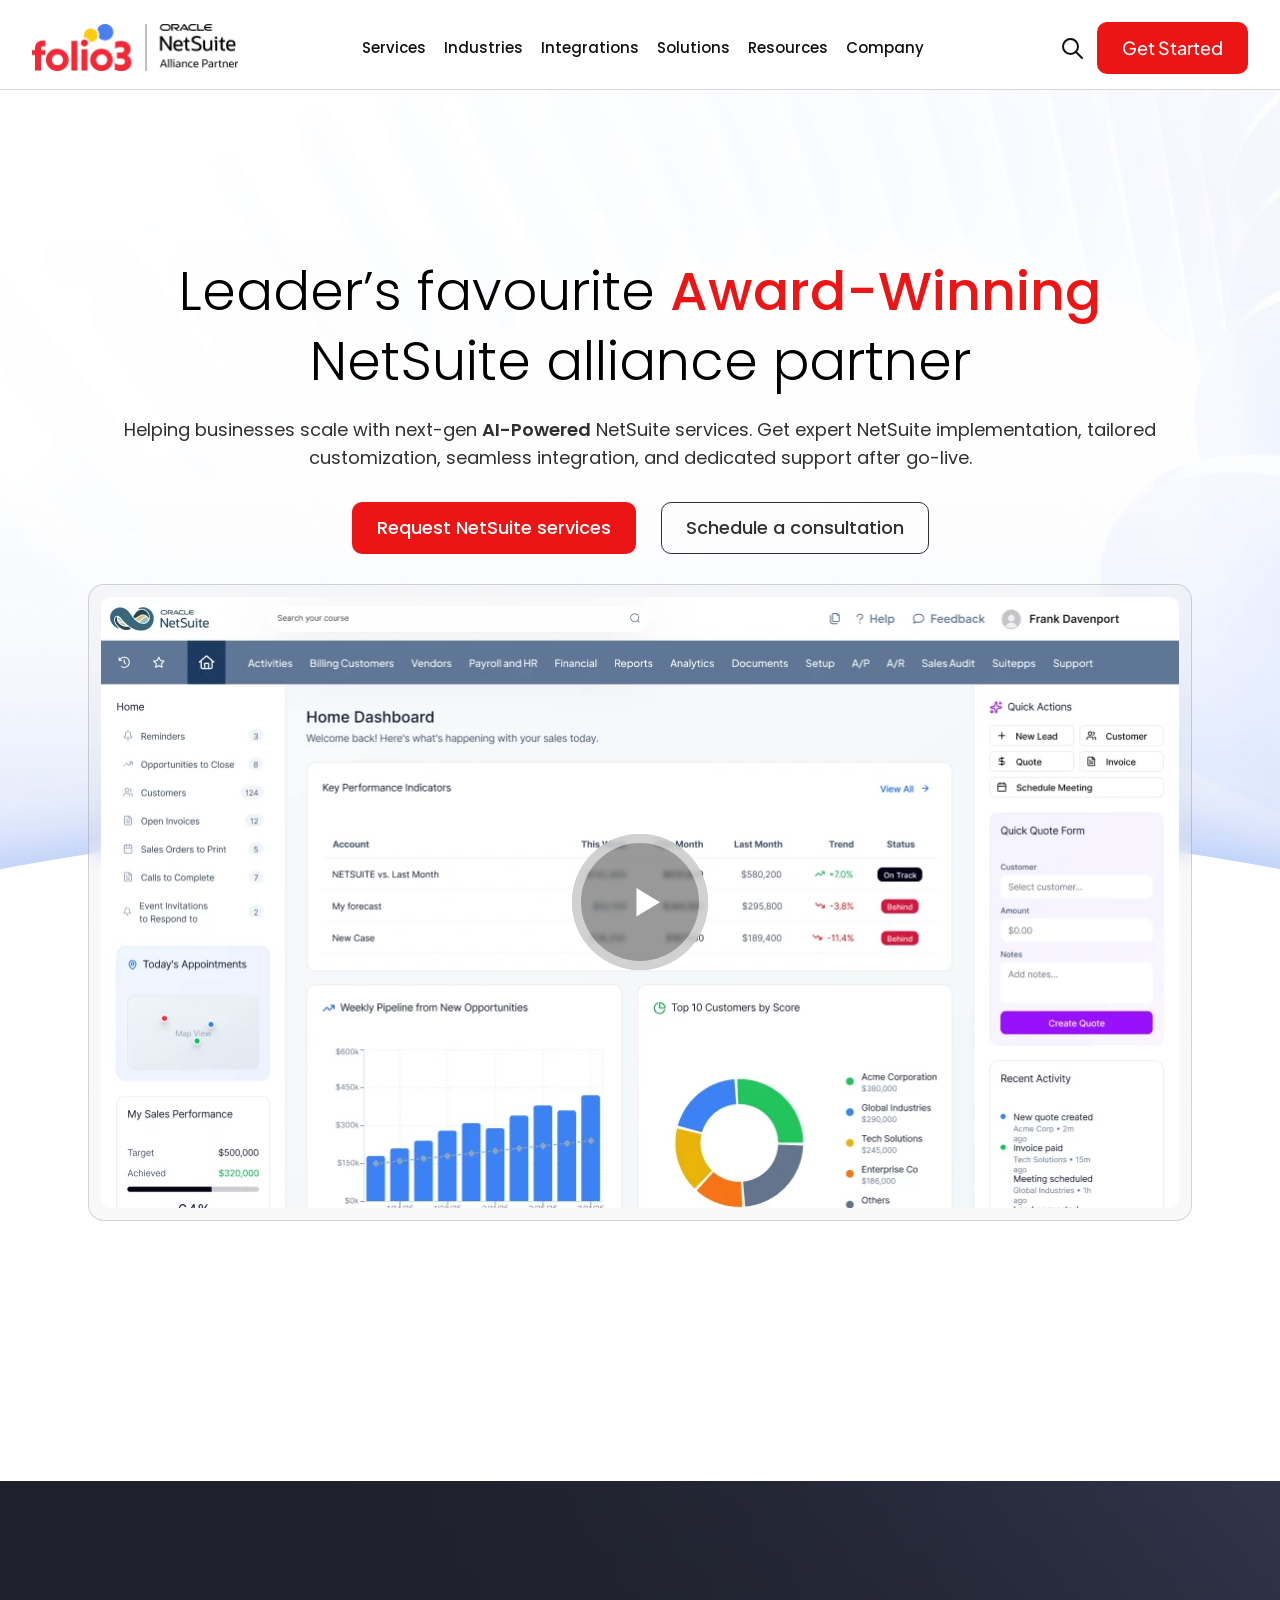
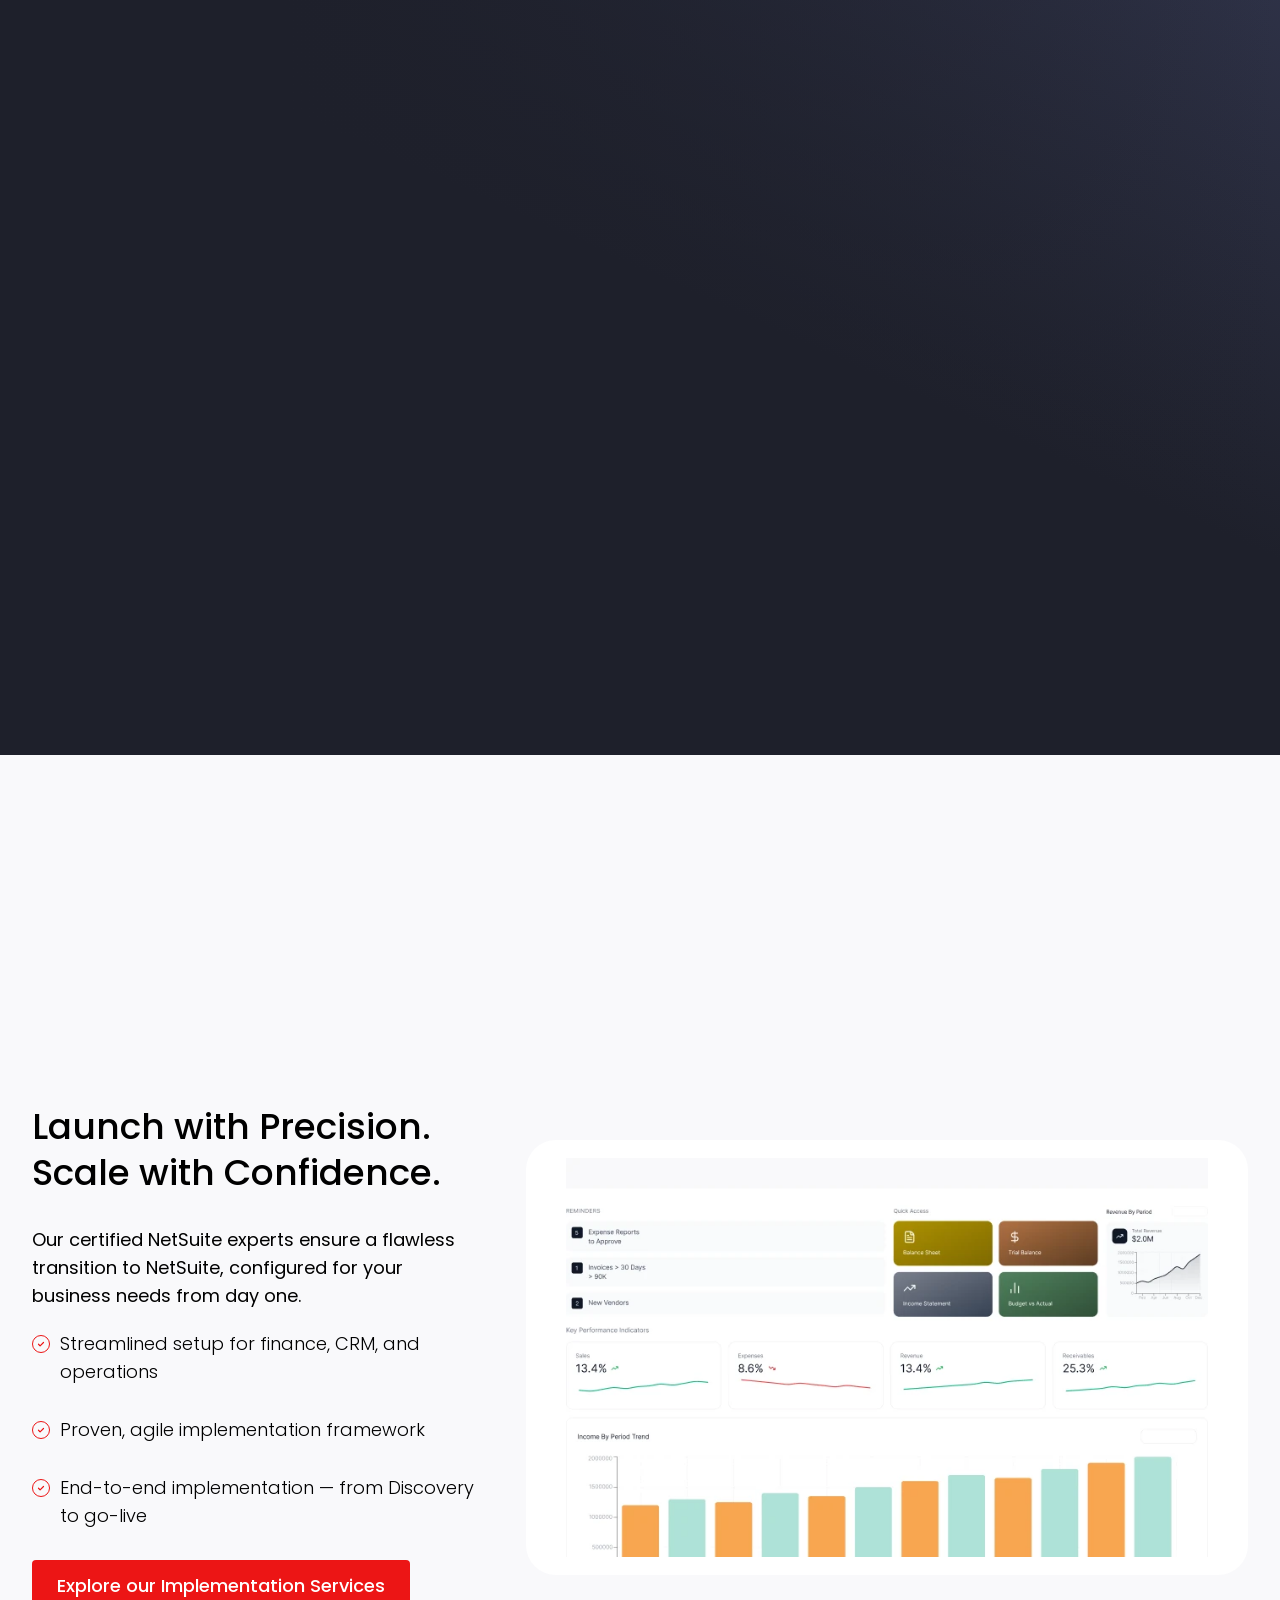
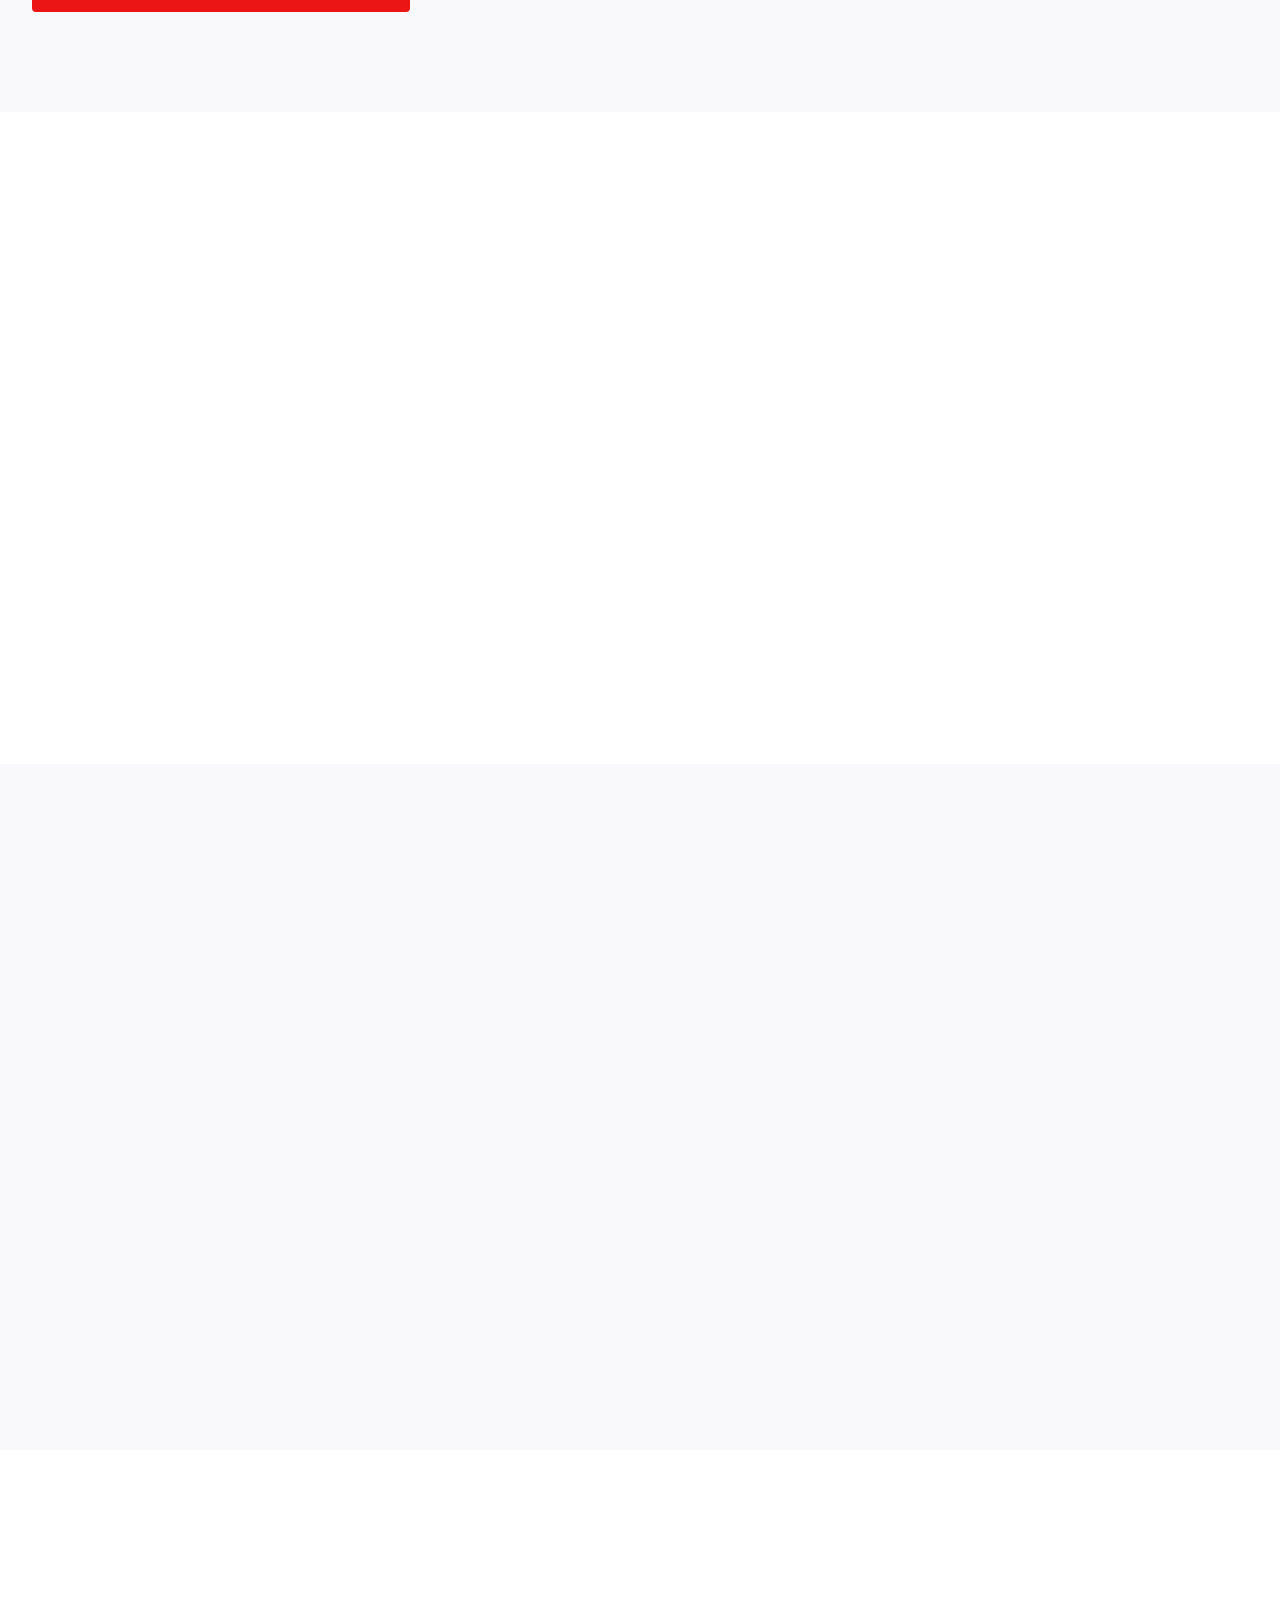
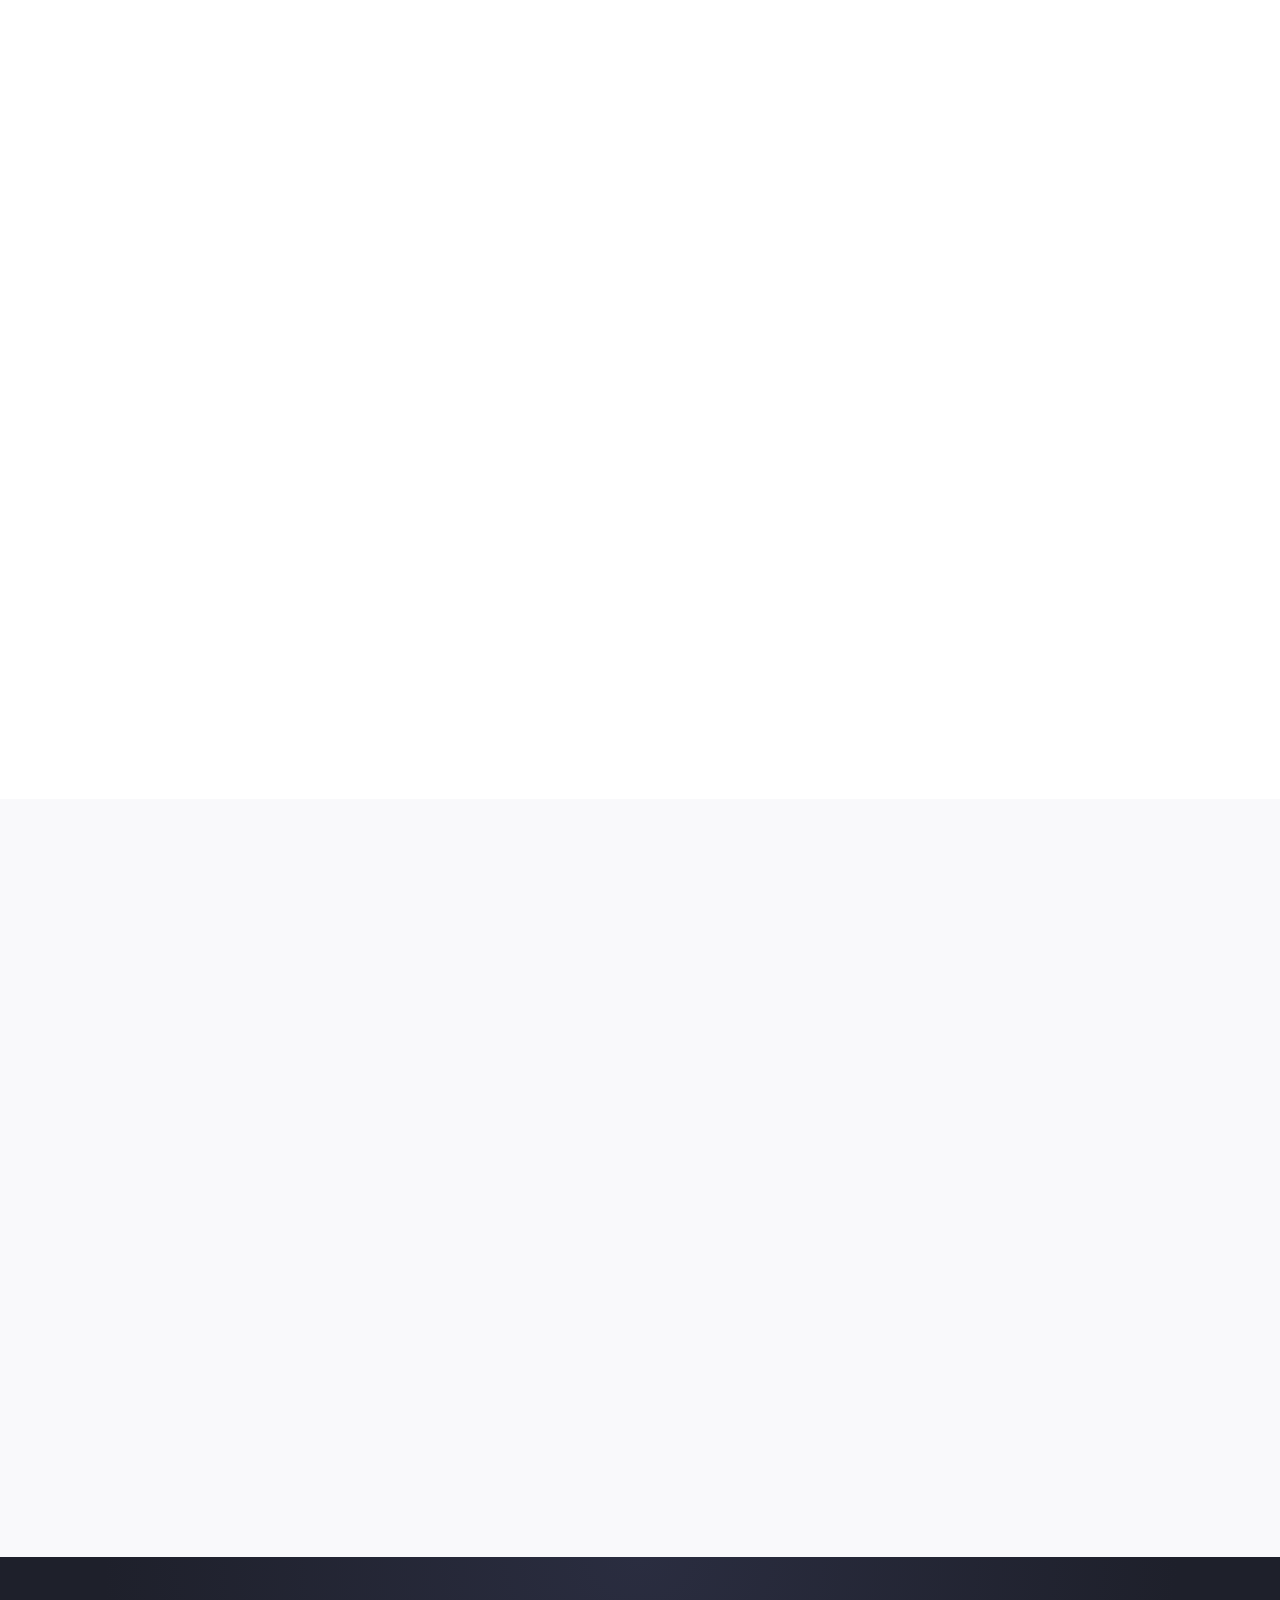
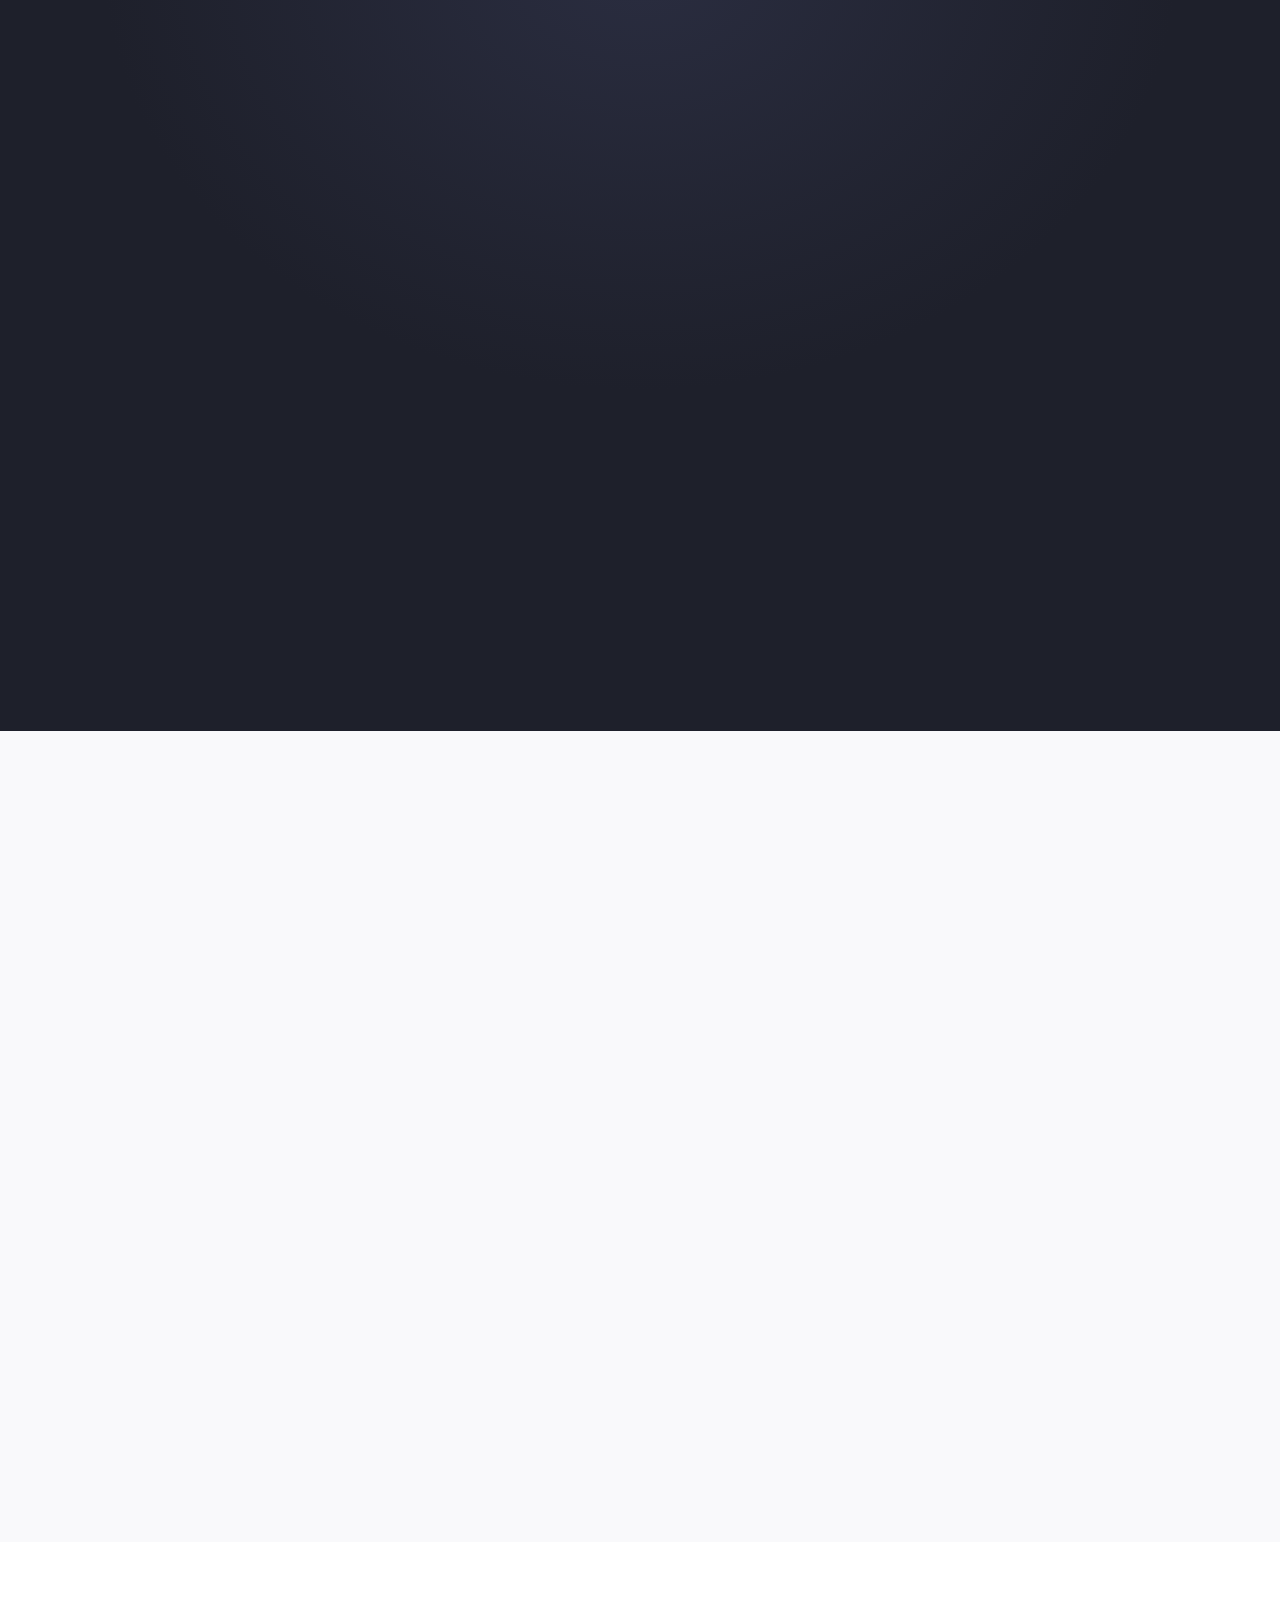
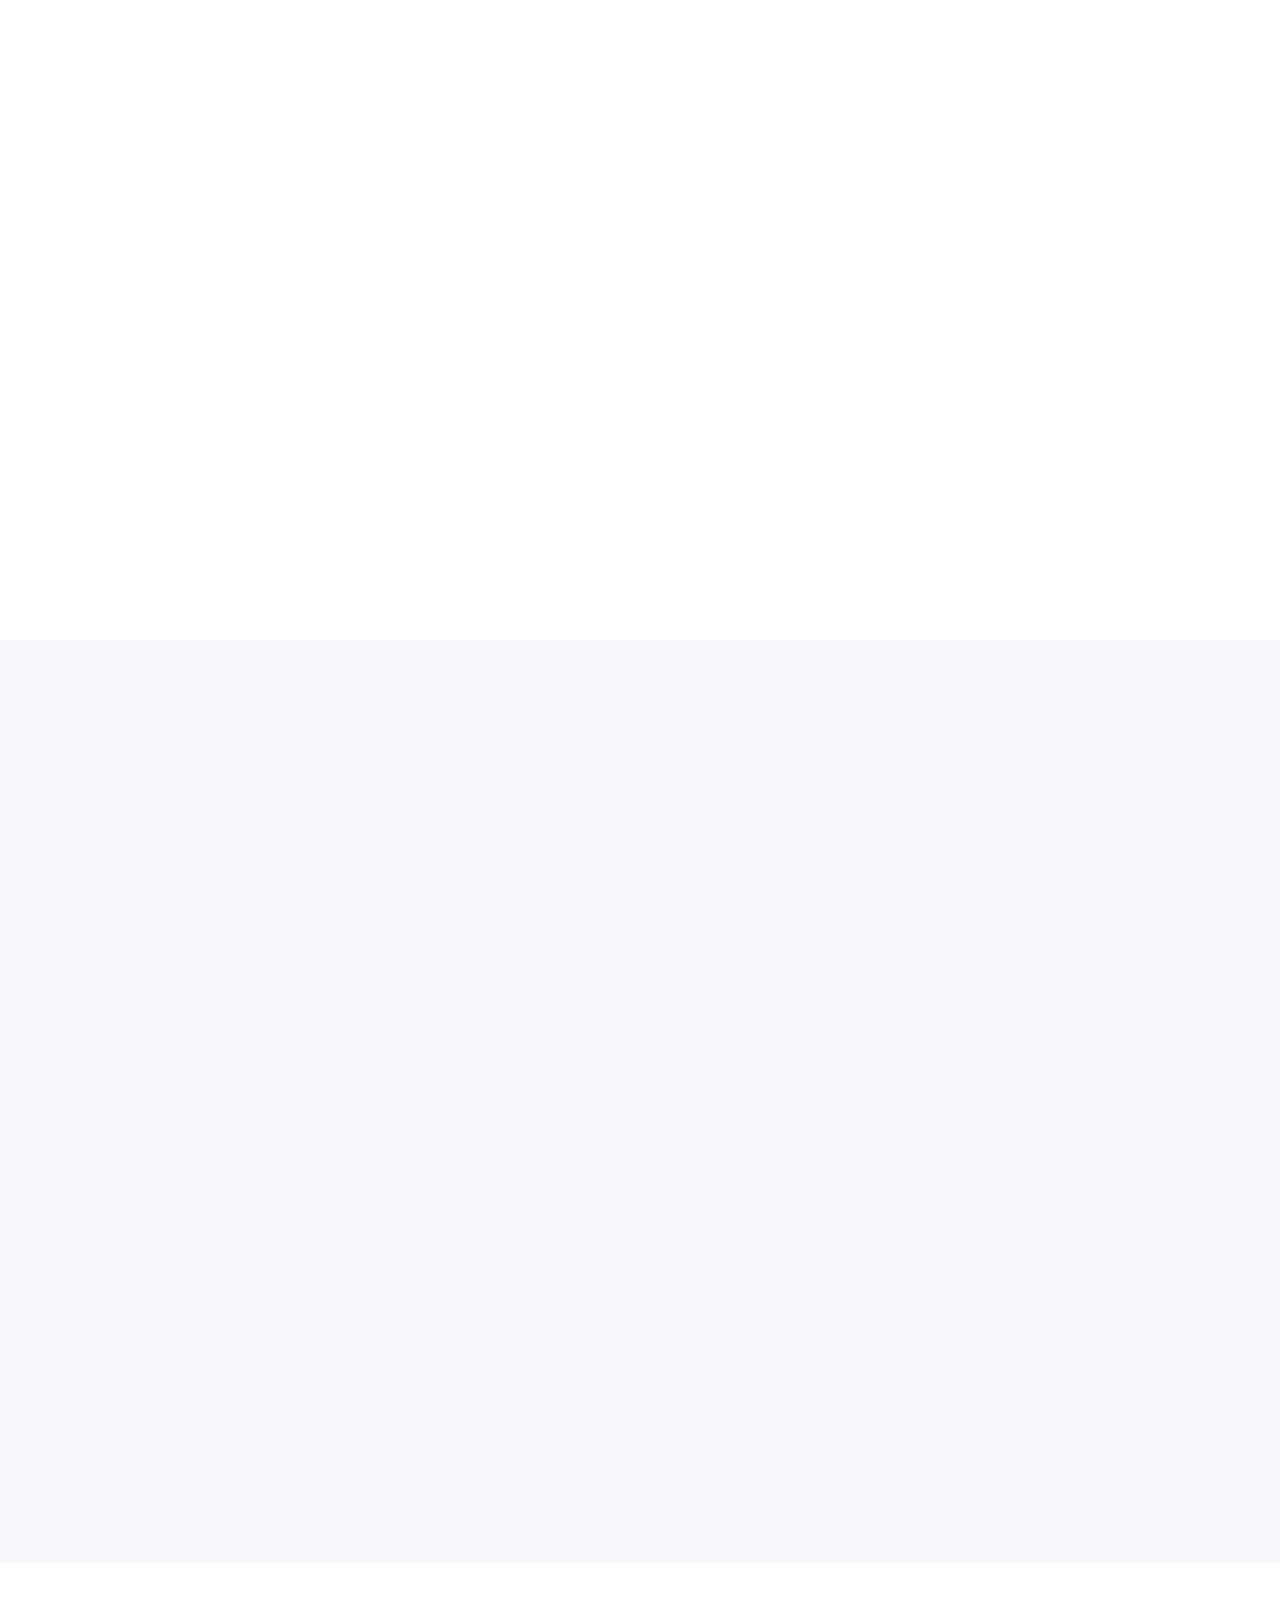
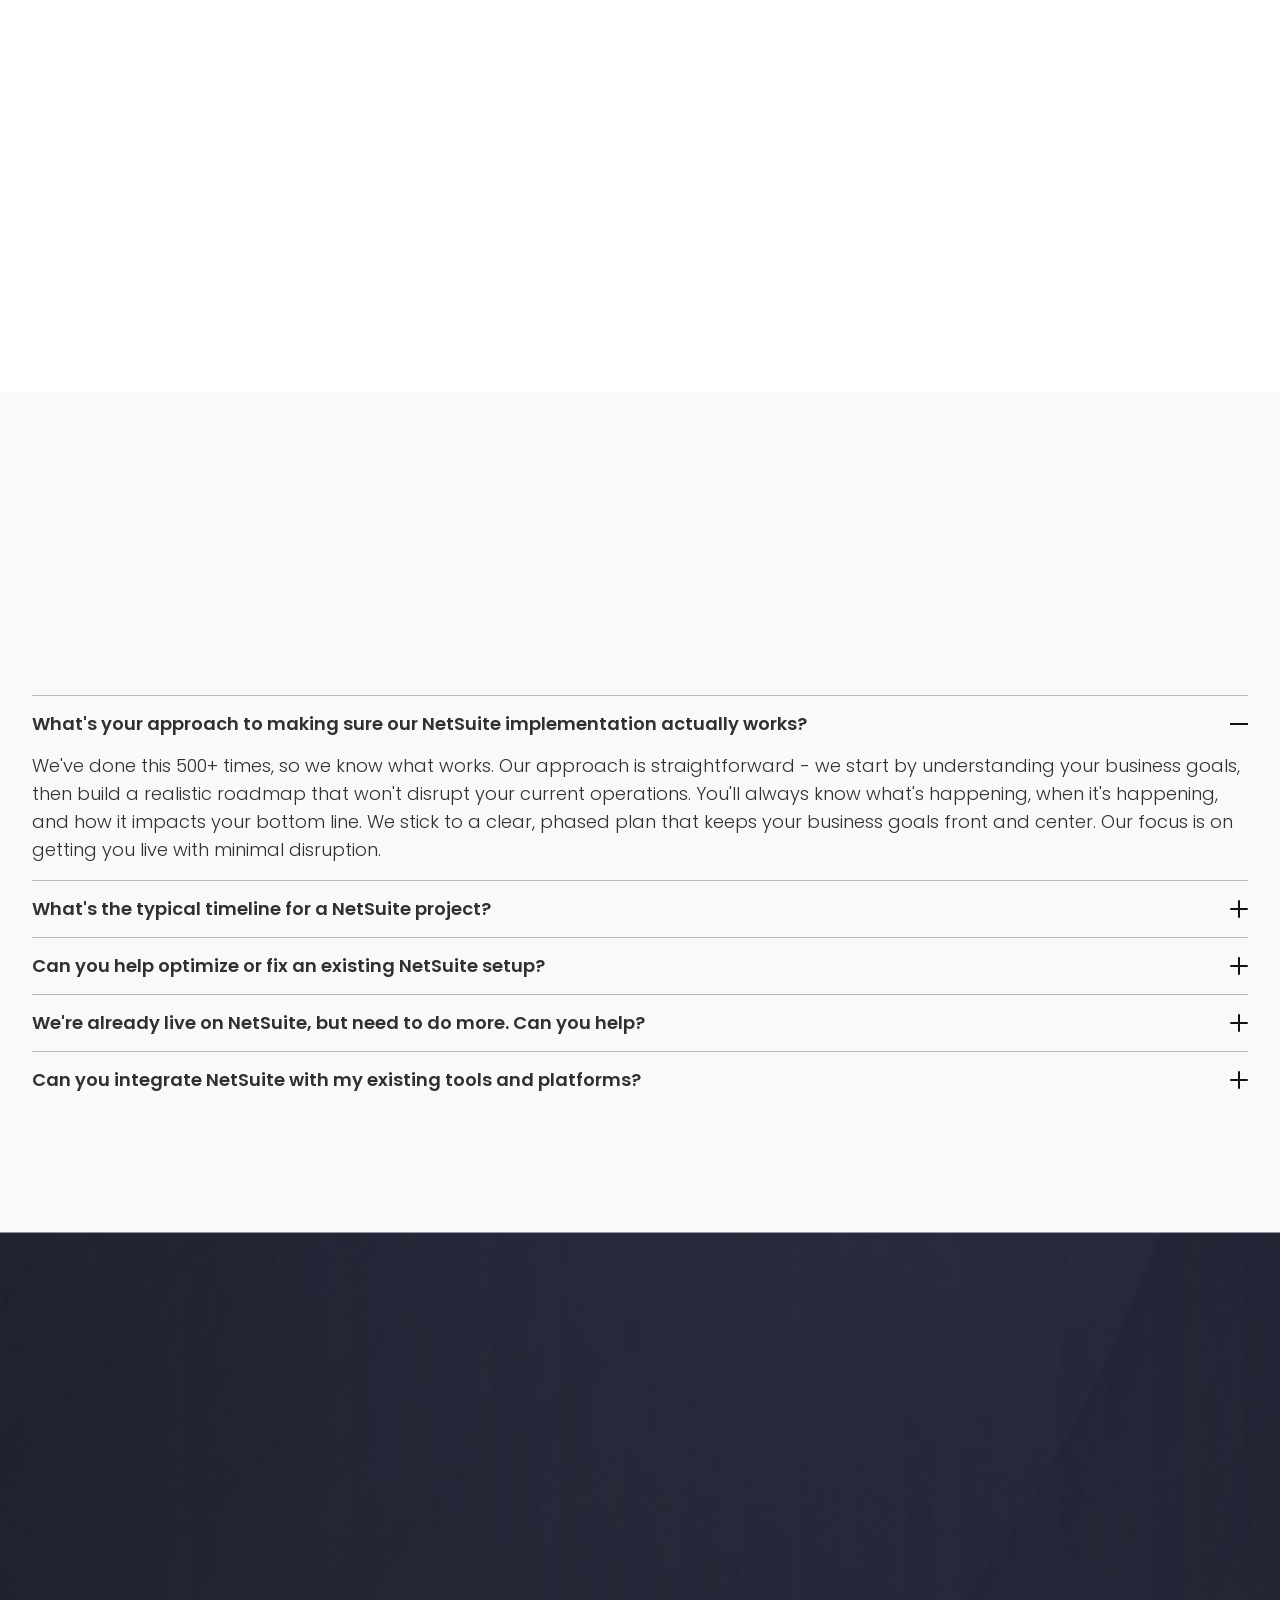
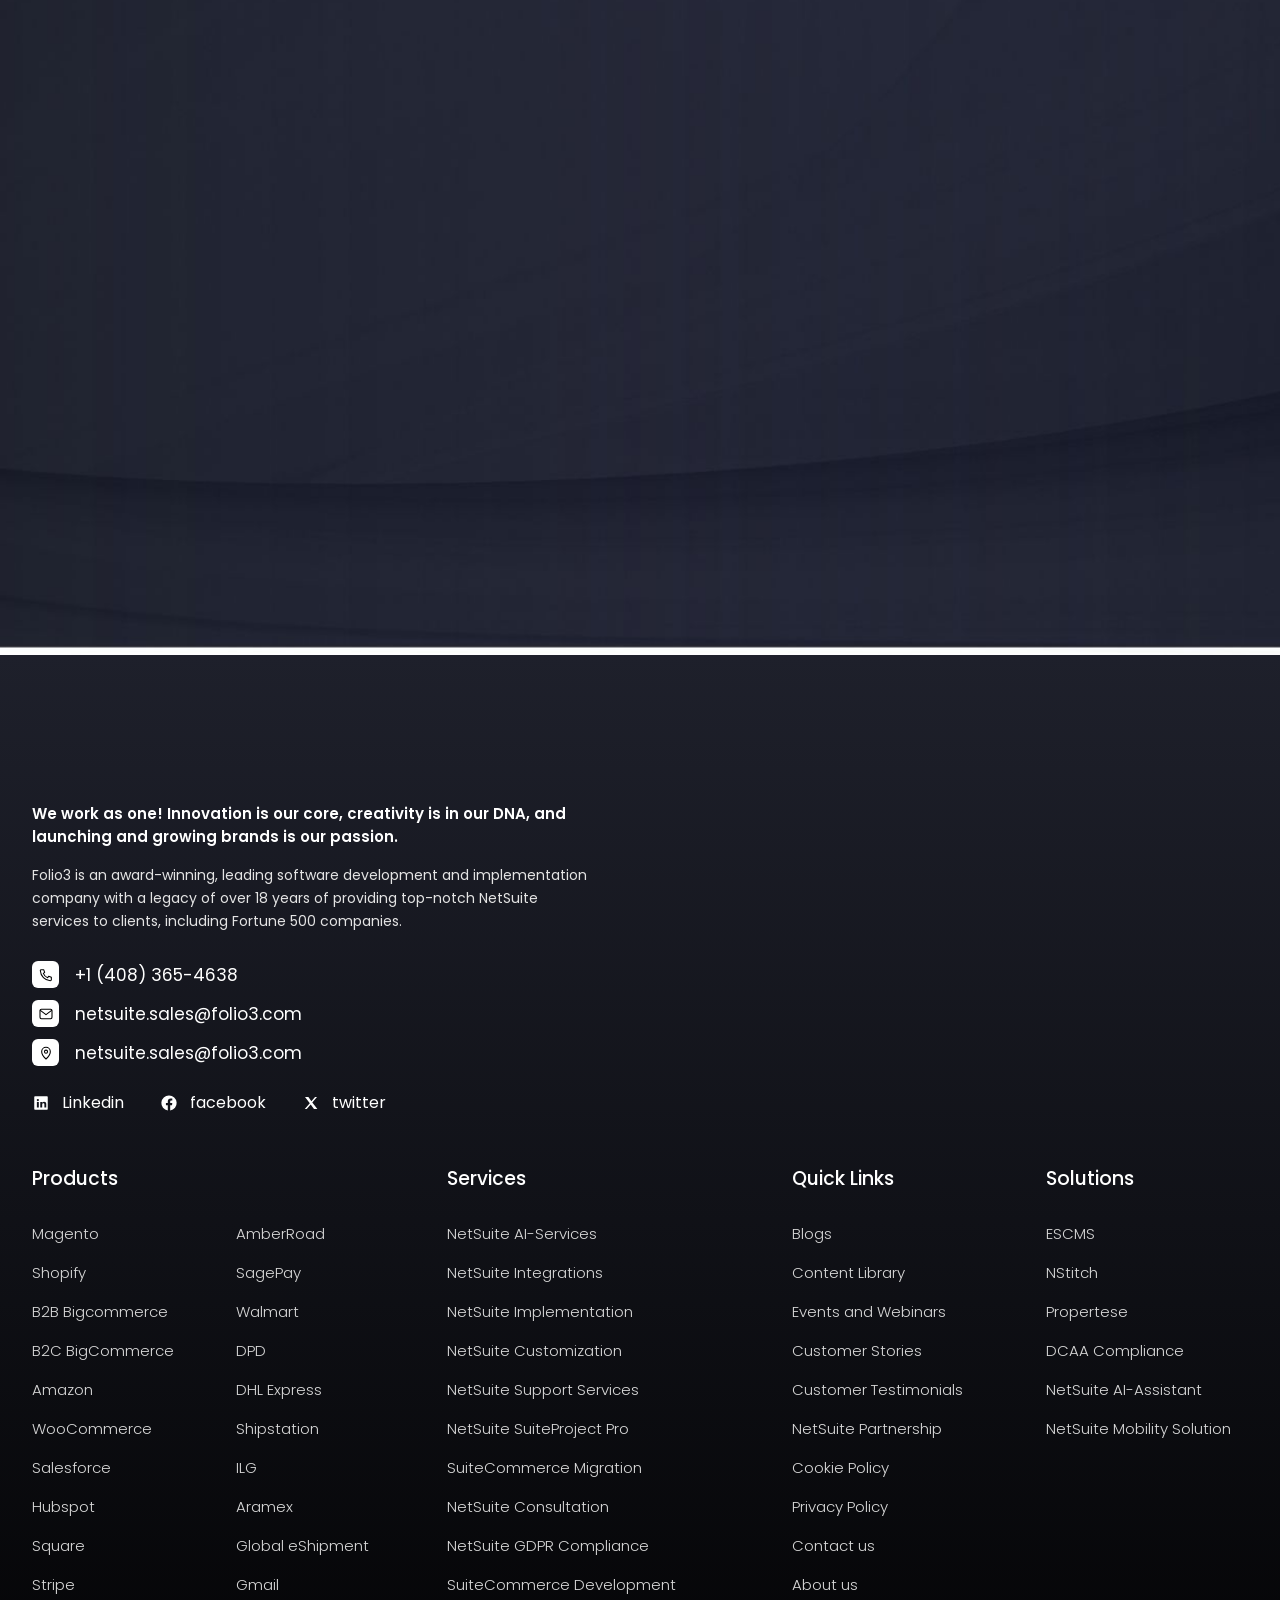
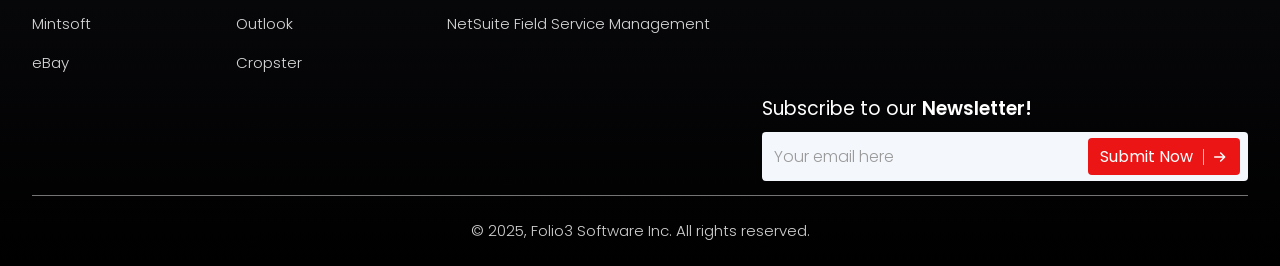
==== preview/index.html @ e1531c8c "Add /preview/ copy of the new Figma homepage for review The live homepage at the site root is unchan" ====
<!DOCTYPE html>
<html lang="en">
<head>
  <meta charset="utf-8">
  <meta name="viewport" content="width=device-width, initial-scale=1">
  <title>NetSuite ERP Solutions | Folio3 – Certified NetSuite Experts</title>
  <meta name="description" content="Enterprise-grade NetSuite ERP consulting, implementation, customization, integration and support from Folio3's certified NetSuite experts.">
  <meta name="robots" content="noindex, nofollow"><!-- preview build: remove before launch -->
  <meta name="referrer" content="strict-origin-when-cross-origin">
  <meta http-equiv="Content-Security-Policy" content="default-src 'self'; script-src 'self' 'sha256-/x7W7R75k8Roq0WaVRQX9blP4OufE5xbAdzklGxsgpw='; style-src 'self'; img-src 'self' data:; font-src 'self'; connect-src 'self'; media-src 'self'; frame-src 'none'; worker-src 'none'; manifest-src 'self'; object-src 'none'; base-uri 'self'; form-action 'self'; require-trusted-types-for 'script'; upgrade-insecure-requests">
  <link rel="icon" href="data:image/svg+xml,%3Csvg xmlns='http://www.w3.org/2000/svg' viewBox='0 0 32 32'%3E%3Ccircle cx='16' cy='16' r='14' fill='%23ec1515'/%3E%3C/svg%3E">
  <script>document.documentElement.classList.add('js');</script>
  <link rel="preload" href="assets/fonts/poppins-latin-300-normal.woff2" as="font" type="font/woff2" crossorigin>
  <link rel="preload" href="assets/fonts/poppins-latin-500-normal.woff2" as="font" type="font/woff2" crossorigin>
  <link rel="stylesheet" href="css/styles.css">
</head>
<body>
  <a class="skip-link" href="#main">Skip to content</a>


  <!-- Icon sprite: simple stroke icons redrawn to stand in for the Font Awesome Pro glyphs used in Figma -->
  <svg class="sprite" aria-hidden="true" focusable="false">
    <symbol id="i-check" viewBox="0 0 24 24"><path d="M6 12.5l4 4 8-9"/></symbol>
    <symbol id="i-arrow-right" viewBox="0 0 24 24"><path d="M4 12h15M13 6l6 6-6 6"/></symbol>
    <symbol id="i-arrow-left" viewBox="0 0 24 24"><path d="M20 12H5M11 6l-6 6 6 6"/></symbol>
    <symbol id="i-chevron" viewBox="0 0 24 24"><path d="M6 9l6 6 6-6"/></symbol>
    <symbol id="i-plus" viewBox="0 0 24 24"><path d="M12 5v14M5 12h14"/></symbol>
    <symbol id="i-play" viewBox="0 0 24 24"><path d="M9 6.5v11l9-5.5z" fill="currentColor" stroke="none"/></symbol>
    <symbol id="i-close" viewBox="0 0 24 24"><path d="M6 6l12 12M18 6L6 18"/></symbol>
    <symbol id="i-puzzle" viewBox="0 0 24 24"><path d="M4 8h4a2.5 2.5 0 1 1 5 0h4v4a2.5 2.5 0 1 1 0 5v3h-4a2.5 2.5 0 1 0-5 0H4v-4a2.5 2.5 0 1 0 0-5z"/></symbol>
    <symbol id="i-building" viewBox="0 0 24 24"><rect x="5" y="3" width="14" height="18" rx="1.5"/><path d="M9 7h1M14 7h1M9 11h1M14 11h1M9 15h1M14 15h1M10.5 21v-3h3v3"/></symbol>
    <symbol id="i-sparkles" viewBox="0 0 24 24"><path d="M10 4l1.6 4.4L16 10l-4.4 1.6L10 16l-1.6-4.4L4 10l4.4-1.6zM18 14l.8 2.2L21 17l-2.2.8L18 20l-.8-2.2L15 17l2.2-.8zM18 3l.6 1.4L20 5l-1.4.6L18 7l-.6-1.4L16 5l1.4-.6z"/></symbol>
    <symbol id="i-seedling" viewBox="0 0 24 24"><path d="M12 21v-8M12 13c0-4-3-7-8-7 0 4 3 7 8 7zM12 11c0-3.5 2.6-6 7-6 0 3.5-2.6 6-7 6z"/></symbol>
    <symbol id="i-star" viewBox="0 0 24 24"><path d="M12 2.8l2.8 5.9 6.4.8-4.7 4.4 1.2 6.4L12 17.2l-5.7 3.1 1.2-6.4-4.7-4.4 6.4-.8z" fill="currentColor" stroke="none"/></symbol>
    <symbol id="i-phone" viewBox="0 0 24 24"><path d="M5 4h3.5l1.5 4-2 1.5a11 11 0 0 0 6.5 6.5l1.5-2 4 1.5V19a1.5 1.5 0 0 1-1.6 1.5A16 16 0 0 1 3.5 5.6 1.5 1.5 0 0 1 5 4z"/></symbol>
    <symbol id="i-mail" viewBox="0 0 24 24"><rect x="3" y="5" width="18" height="14" rx="2"/><path d="M3.5 6.5l8.5 6.5 8.5-6.5"/></symbol>
    <symbol id="i-pin" viewBox="0 0 24 24"><path d="M12 21s-6.5-6-6.5-11a6.5 6.5 0 0 1 13 0c0 5-6.5 11-6.5 11z"/><circle cx="12" cy="10" r="2.3"/></symbol>
    <symbol id="i-linkedin" viewBox="0 0 24 24"><path d="M4 3h16a1 1 0 0 1 1 1v16a1 1 0 0 1-1 1H4a1 1 0 0 1-1-1V4a1 1 0 0 1 1-1zm2.5 7.5V18h2.6v-7.5zm1.3-4a1.5 1.5 0 1 0 0 3 1.5 1.5 0 0 0 0-3zM11 10.5V18h2.6v-4c0-1.1.7-1.7 1.6-1.7s1.3.6 1.3 1.7v4H19v-4.6c0-2.2-1.2-3.1-2.8-3.1-1.2 0-2 .6-2.5 1.2v-1z" fill="currentColor" stroke="none"/></symbol>
    <symbol id="i-facebook" viewBox="0 0 24 24"><path d="M12 2a10 10 0 0 0-1.6 19.9v-7H7.9V12h2.5V9.8c0-2.5 1.5-3.9 3.8-3.9 1.1 0 2.2.2 2.2.2v2.5h-1.2c-1.2 0-1.6.8-1.6 1.6V12h2.8l-.4 2.9h-2.4v7A10 10 0 0 0 12 2z" fill="currentColor" stroke="none"/></symbol>
    <symbol id="i-x" viewBox="0 0 24 24"><path d="M4 4h4.5l4 5.6L17.4 4H20l-6.3 7.3L20.5 20H16l-4.4-6.1L6.3 20H3.7l6.7-7.6z" fill="currentColor" stroke="none"/></symbol>
    <!-- industries -->
    <symbol id="i-shirt" viewBox="0 0 24 24"><path d="M8 3l-5 3 2 5 2-1v11h10V10l2 1 2-5-5-3a4 4 0 0 1-8 0z"/></symbol>
    <symbol id="i-industry" viewBox="0 0 24 24"><path d="M3 21V10l5 3V10l5 3V4h4v17zM3 21h18"/></symbol>
    <symbol id="i-utensils" viewBox="0 0 24 24"><path d="M6 3v7a2 2 0 0 0 4 0V3M8 10v11M17 21V3c-2.5 1-4 4-4 8h4"/></symbol>
    <symbol id="i-truck" viewBox="0 0 24 24"><path d="M2 6h12v10H2zM14 9h4l4 4v3h-8"/><circle cx="6" cy="18" r="2"/><circle cx="18" cy="18" r="2"/></symbol>
    <symbol id="i-heart" viewBox="0 0 24 24"><path d="M12 20s-8-4.8-8-10.4A4.4 4.4 0 0 1 12 7a4.4 4.4 0 0 1 8 2.6C20 15.2 12 20 12 20z"/><path d="M4.5 12h4l1.5-2.5 2 4 1.5-1.5h6"/></symbol>
    <symbol id="i-dna" viewBox="0 0 24 24"><path d="M7 3c0 6 10 6 10 12s-10 0-10 6M17 3c0 6-10 6-10 12M8 7h8M8 17h8"/></symbol>
    <symbol id="i-chip" viewBox="0 0 24 24"><rect x="6" y="6" width="12" height="12" rx="1.5"/><path d="M9 3v3M15 3v3M9 18v3M15 18v3M3 9h3M3 15h3M18 9h3M18 15h3"/></symbol>
    <symbol id="i-car" viewBox="0 0 24 24"><path d="M3 16v-4l2-5h14l2 5v4zM3 12h18"/><circle cx="7" cy="16.5" r="1.8"/><circle cx="17" cy="16.5" r="1.8"/></symbol>
    <symbol id="i-cap" viewBox="0 0 24 24"><path d="M2 9l10-5 10 5-10 5zM6 11v5c3 2 9 2 12 0v-5M22 9v6"/></symbol>
    <symbol id="i-shield" viewBox="0 0 24 24"><path d="M12 3l8 3v6c0 4.5-3.4 8-8 9-4.6-1-8-4.5-8-9V6zM12 3v18"/></symbol>
    <symbol id="i-rocket" viewBox="0 0 24 24"><path d="M14 4c3 0 6 0 6 0s0 3 0 6l-7 7-6-6zM7 11l-3 1 2 2M13 17l-1 3-2-2M6 18l-2 2"/><circle cx="15.5" cy="8.5" r="1.5"/></symbol>
    <symbol id="i-briefcase" viewBox="0 0 24 24"><rect x="3" y="7" width="18" height="13" rx="2"/><path d="M9 7V5h6v2M3 12h18"/></symbol>
    <symbol id="i-calc" viewBox="0 0 24 24"><rect x="5" y="3" width="14" height="18" rx="2"/><path d="M8 7h8M8 11h1M12 11h1M16 11v6M8 14h1M12 14h1M8 17h1M12 17h1"/></symbol>
    <symbol id="i-hands" viewBox="0 0 24 24"><path d="M12 11s-3-1.9-3-4a2 2 0 0 1 3-1.6A2 2 0 0 1 15 7c0 2.1-3 4-3 4zM2 15h4l5 2h4a1.5 1.5 0 0 0 0-3h-3M6 20l3 1h6l6-4-1.5-1.5-4.5 2.5"/></symbol>
    <symbol id="i-wheat" viewBox="0 0 24 24"><path d="M4 20L16 8M8 12c-2-2-2-4 0-6 2 2 2 4 0 6zM12 8c-2-2-2-4 0-6 2 2 2 4 0 6zM12 16c-2 2-4 2-6 0 2-2 4-2 6 0zM16 12c-2 2-4 2-6 0 2-2 4-2 6 0zM16 8l4-4"/></symbol>
    <symbol id="i-landmark" viewBox="0 0 24 24"><path d="M3 9l9-5 9 5zM5 9v9M10 9v9M14 9v9M19 9v9M3 21h18M3 18h18"/></symbol>
    <symbol id="i-bell" viewBox="0 0 24 24"><path d="M4 17a8 8 0 0 1 16 0zM2 17h20M12 9V7M10 7h4"/></symbol>
    <symbol id="i-store" viewBox="0 0 24 24"><path d="M4 9l1.5-5h13L20 9a2.7 2.7 0 0 1-5.3 0A2.7 2.7 0 0 1 9.3 9 2.7 2.7 0 0 1 4 9zM5 11v9h14v-9M10 20v-5h4v5"/></symbol>
  </svg>

  <!-- ============ Section 1: Site header (Figma 13042:13555) ============ -->
  <header class="site-header" id="site-header" data-node-id="13042:13555">
    <div class="container site-header__inner">
      <a class="site-header__logo" href="/" aria-label="Folio3 – Oracle NetSuite Alliance Partner, home">
        <img src="assets/img/logo-folio3-netsuite.png" width="207" height="48" alt="Folio3 | Oracle NetSuite Alliance Partner">
      </a>

      <nav class="primary-nav" id="primary-nav" aria-label="Primary">
        <ul class="primary-nav__list">
          <li><a class="primary-nav__link" href="#">Services</a></li>
          <li><a class="primary-nav__link" href="#">Industries</a></li>
          <li><a class="primary-nav__link" href="#">Integrations</a></li>
          <li><a class="primary-nav__link" href="#">Solutions</a></li>
          <li><a class="primary-nav__link" href="#">Resources</a></li>
          <li><a class="primary-nav__link" href="#">Company</a></li>
        </ul>
        <a class="btn btn--primary btn--jakarta primary-nav__cta" href="#contact">Get Started</a>
      </nav>

      <div class="site-header__actions">
        <button class="icon-btn" type="button" aria-label="Search">
          <svg width="24" height="24" viewBox="0 0 24 24" fill="none" aria-hidden="true">
            <circle cx="10.5" cy="10.5" r="7.5" stroke="currentColor" stroke-width="2"/>
            <path d="M16 16l6 6" stroke="currentColor" stroke-width="2" stroke-linecap="round"/>
          </svg>
        </button>
        <a class="btn btn--primary btn--jakarta site-header__cta" href="#contact">Get Started</a>
        <button class="icon-btn nav-toggle" type="button" aria-controls="primary-nav" aria-expanded="false" aria-label="Open menu">
          <span class="nav-toggle__bars" aria-hidden="true"></span>
        </button>
      </div>
    </div>
  </header>


  <main id="main">
    <!-- ============ Hero (Figma 1:1187) ============ -->
    <section class="hero" aria-labelledby="hero-title" data-node-id="1:1187">
      <div class="container hero__inner">
        <div class="hero__copy" data-reveal>
          <h1 class="hero__title" id="hero-title">
            <span class="hero__title-light">Leader’s favourite </span><span class="hero__title-accent">Award-Winning</span><br class="hero__br"><span class="hero__title-light"> NetSuite alliance partner</span>
          </h1>
          <p class="hero__lead">Helping businesses scale with next-gen <strong>AI-Powered</strong> NetSuite services. Get expert NetSuite implementation, tailored customization, seamless integration, and dedicated support after go-live.</p>
        </div>

        <div class="hero__actions" data-reveal data-delay="1">
          <a class="btn btn--primary" href="#contact">Request NetSuite services</a>
          <a class="btn btn--outline" href="#contact">Schedule a consultation</a>
        </div>

        <div class="hero__media" data-node-id="1:1209" data-reveal data-delay="2">
          <div class="hero__screen">
            <img src="assets/img/hero-dashboard.webp" width="1080" height="612" alt="NetSuite home dashboard showing KPIs, a weekly sales pipeline chart and a top-customers breakdown" fetchpriority="high">
            <button class="play-btn play-btn--hero" type="button" data-video data-video-title="Folio3 NetSuite overview" aria-label="Play video: Folio3 NetSuite overview">
              <svg aria-hidden="true"><use href="#i-play"/></svg>
            </button>
          </div>
        </div>
      </div>
    </section>

    <!-- ============ Client logos (Figma 1:1756) ============ -->
    <section class="clients" aria-label="Clients" data-node-id="1:1756">
      <ul class="container clients__list" data-reveal>
        <li><img src="assets/img/client-gst.png" width="284" height="59" alt="Global Syn-Turf"></li>
        <li><img src="assets/img/client-flowater.png" width="234" height="52" alt="Flowater"></li>
        <li><img src="assets/img/client-prestwick.png" width="234" height="57" alt="Prestwick Golf Group"></li>
        <li><img src="assets/img/client-boobie.png" width="234" height="68" alt="Boobie"></li>
      </ul>
    </section>

    <!-- ============ Section 3: Nexus AI agents (Figma 13042:13664 "Food ERP") ============ -->
    <section class="nexus" aria-labelledby="nexus-title" data-node-id="13042:13664">
      <div class="container nexus__inner">
        <header class="nexus__head" data-reveal>
          <p class="nexus__eyebrow">Nexus AI</p>
          <h2 class="nexus__title" id="nexus-title">NetSuite AI Agents by Folio3</h2>
          <p class="nexus__lead">Folio3 developed Nexus AI, a suite of NetSuite AI agents designed to automate critical financial and operational processes.</p>
        </header>

        <div class="nexus-map" data-node-id="13042:13670" data-reveal data-delay="1">
          <!-- Dashed connectors, redrawn from the Figma vector positions (1180×430 canvas) -->
          <svg class="nexus-map__lines" viewBox="0 0 1180 430" aria-hidden="true" focusable="false">
            <g fill="none" stroke="currentColor" stroke-width="1" stroke-dasharray="8 8">
              <path d="M294.5 47.9H453a10 10 0 0 1 10 10v100.6a10 10 0 0 0 10 10h32.5"/>
              <path d="M297.5 214.4H493"/>
              <path d="M294.5 382.5H453a10 10 0 0 0 10-10V271.9a10 10 0 0 1 10-10h32.5"/>
              <path d="M664.5 168.5H697a10 10 0 0 0 10-10V57.9a10 10 0 0 1 10-10h218"/>
              <path d="M677 214.4h216"/>
              <path d="M664.5 261.9H697a10 10 0 0 1 10 10v100.6a10 10 0 0 0 10 10h158"/>
            </g>
          </svg>

          <div class="nexus-map__hub" data-node-id="13042:13695">
            <img src="assets/img/nexus-ai-mark.png" width="104" height="56" alt="Nexus AI">
          </div>

          <ul class="nexus-map__agents" aria-label="Nexus AI agents">
            <li class="agent agent--l1">
              <svg class="agent__icon" viewBox="0 0 20 20" aria-hidden="true"><circle cx="8.5" cy="8.5" r="6.25"/><path d="M13 13l5 5M6 10.5V9M8.5 10.5V6.5M11 10.5V8"/></svg>
              Expense Anomaly Detection
            </li>
            <li class="agent agent--r1">
              <svg class="agent__icon" viewBox="0 0 20 20" aria-hidden="true"><path d="M3.5 4.5v4h4"/><path d="M3.9 8.3A6.75 6.75 0 1 1 3.6 12"/></svg>
              Return Intelligence
            </li>
            <li class="agent agent--l2">
              <svg class="agent__icon" viewBox="0 0 20 20" aria-hidden="true"><path d="M8 2.5h5.5l3.5 3.5v10.5a1 1 0 0 1-1 1H8a1 1 0 0 1-1-1v-3"/><path d="M13 2.5V6h4"/><path d="M2.5 10.5h8M8 8l2.5 2.5L8 13"/></svg>
              Sales Order Intake
            </li>
            <li class="agent agent--r2">
              <svg class="agent__icon" viewBox="0 0 20 20" aria-hidden="true"><path d="M10 2.2l6.5 2.6v4.6c0 4-2.8 7.1-6.5 8.4-3.7-1.3-6.5-4.4-6.5-8.4V4.8z"/><path d="M7 10l2.2 2.2L13.3 8"/></svg>
              Shipment Compliance
            </li>
            <li class="agent agent--l3">
              <svg class="agent__icon" viewBox="0 0 20 20" aria-hidden="true"><rect x="2.5" y="10.5" width="7" height="7" rx="1"/><rect x="10.5" y="10.5" width="7" height="7" rx="1"/><rect x="6.5" y="2.5" width="7" height="8" rx="1"/><path d="M8.75 2.5v3h2.5v-3M4.75 10.5v3h2.5v-3M12.75 10.5v3h2.5v-3"/></svg>
              Inventory Planning
            </li>
            <li class="agent agent--r3">
              <svg class="agent__icon" viewBox="0 0 20 20" aria-hidden="true"><path d="M10 17s-7-4.3-7-9.3A3.9 3.9 0 0 1 10 5.4a3.9 3.9 0 0 1 7 2.3c0 5-7 9.3-7 9.3z"/><path d="M3.5 10.5h4l1.5-2.5 2 4 1.5-1.5h4"/></svg>
              NetSuite Health Monitoring
            </li>
          </ul>
        </div>

        <a class="btn btn--light" href="#ai-agents" data-reveal data-delay="2">
          Explore all NetSuite AI Agents
          <svg class="btn__icon" width="14" height="14" viewBox="0 0 14 14" fill="none" aria-hidden="true">
            <path d="M3 11L11 3M11 3H4.5M11 3v6.5" stroke="currentColor" stroke-width="1.6" stroke-linecap="round" stroke-linejoin="round"/>
          </svg>
        </a>
      </div>
    </section>

    <!-- ============ Services tabs (Figma 1:1893) ============ -->
    <section class="section section--grey services" id="services" aria-labelledby="services-title" data-node-id="1:1893">
      <div class="container">
        <header class="section-head" data-reveal>
          <h2 class="section-title" id="services-title">Your one-stop shop for all things NetSuite</h2>
          <p class="section-lead">We take pride in serving thousands of customers for their unique NetSuite implementation, customization, and integration needs.</p>
        </header>

        <div class="tabs" data-tabs>
          <div class="services__tablist-wrap" data-reveal data-delay="1">
            <div class="services__tablist" role="tablist" aria-label="NetSuite services">
              <button class="services__tab" role="tab" id="svc-tab-1" aria-controls="svc-panel-1" aria-selected="true">NetSuite Implementation</button>
              <button class="services__tab" role="tab" id="svc-tab-2" aria-controls="svc-panel-2" aria-selected="false" tabindex="-1">NetSuite Module</button>
              <button class="services__tab" role="tab" id="svc-tab-3" aria-controls="svc-panel-3" aria-selected="false" tabindex="-1">NetSuite Migration</button>
              <button class="services__tab" role="tab" id="svc-tab-4" aria-controls="svc-panel-4" aria-selected="false" tabindex="-1">NetSuite Integration</button>
              <button class="services__tab" role="tab" id="svc-tab-5" aria-controls="svc-panel-5" aria-selected="false" tabindex="-1">NetSuite Optimization</button>
              <button class="services__tab" role="tab" id="svc-tab-6" aria-controls="svc-panel-6" aria-selected="false" tabindex="-1">NetSuite Support</button>
              <button class="services__tab" role="tab" id="svc-tab-7" aria-controls="svc-panel-7" aria-selected="false" tabindex="-1">SuiteCommerce</button>
            </div>
          </div>

          <!-- Panel 1 is the Figma design. Panels 2–7 are DRAFT copy (not in Figma) – replace with approved content. -->
          <div class="services__panel" role="tabpanel" id="svc-panel-1" aria-labelledby="svc-tab-1" tabindex="0">
            <div class="services__copy">
              <h3 class="services__title">Launch with Precision. Scale with Confidence.</h3>
              <p class="services__text">Our certified NetSuite experts ensure a flawless transition to NetSuite, configured for your business needs from day one.</p>
              <ul class="check-list">
                <li>Streamlined setup for finance, CRM, and operations</li>
                <li>Proven, agile implementation framework</li>
                <li>End-to-end implementation — from Discovery to go-live</li>
              </ul>
              <a class="btn btn--primary btn--square" href="#contact">Explore our Implementation Services</a>
            </div>
            <div class="services__media"><img src="assets/img/service-implementation.webp" width="760" height="472" alt="NetSuite dashboard with reminders, quick-access shortcuts, KPI sparklines and an income-by-period bar chart" loading="lazy"></div>
          </div>

          <div class="services__panel" role="tabpanel" id="svc-panel-2" aria-labelledby="svc-tab-2" tabindex="0" hidden data-draft>
            <div class="services__copy">
              <h3 class="services__title">The Right Modules. Configured Your Way.</h3>
              <p class="services__text">Extend NetSuite with the modules your teams actually need, set up to match how your business runs.</p>
              <ul class="check-list">
                <li>Module selection based on your processes and growth plans</li>
                <li>Configuration, workflows and role-based dashboards</li>
                <li>Training so every team adopts new functionality quickly</li>
              </ul>
              <a class="btn btn--primary btn--square" href="#contact">Explore our Module Services</a>
            </div>
            <div class="services__media"><img src="assets/img/service-implementation.webp" width="760" height="472" alt="" loading="lazy"></div>
          </div>

          <div class="services__panel" role="tabpanel" id="svc-panel-3" aria-labelledby="svc-tab-3" tabindex="0" hidden data-draft>
            <div class="services__copy">
              <h3 class="services__title">Move to NetSuite Without Missing a Beat.</h3>
              <p class="services__text">We migrate your data, history and processes from legacy systems with a plan built around business continuity.</p>
              <ul class="check-list">
                <li>Data mapping, cleansing and validation</li>
                <li>Phased cut-over that protects day-to-day operations</li>
                <li>Reconciliation and sign-off before go-live</li>
              </ul>
              <a class="btn btn--primary btn--square" href="#contact">Explore our Migration Services</a>
            </div>
            <div class="services__media"><img src="assets/img/service-implementation.webp" width="760" height="472" alt="" loading="lazy"></div>
          </div>

          <div class="services__panel" role="tabpanel" id="svc-panel-4" aria-labelledby="svc-tab-4" tabindex="0" hidden data-draft>
            <div class="services__copy">
              <h3 class="services__title">Connect NetSuite to Everything You Use.</h3>
              <p class="services__text">Keep data flowing between NetSuite and your eCommerce, CRM, payments and logistics platforms.</p>
              <ul class="check-list">
                <li>50+ prebuilt connectors for popular platforms</li>
                <li>Custom integrations for in-house and niche systems</li>
                <li>Monitoring and error handling built in</li>
              </ul>
              <a class="btn btn--primary btn--square" href="#integrations">Explore our Integration Services</a>
            </div>
            <div class="services__media"><img src="assets/img/service-implementation.webp" width="760" height="472" alt="" loading="lazy"></div>
          </div>

          <div class="services__panel" role="tabpanel" id="svc-panel-5" aria-labelledby="svc-tab-5" tabindex="0" hidden data-draft>
            <div class="services__copy">
              <h3 class="services__title">Get More From the NetSuite You Already Have.</h3>
              <p class="services__text">We review your account, remove friction and tune NetSuite so it keeps pace with your business.</p>
              <ul class="check-list">
                <li>Health check of configuration, scripts and workflows</li>
                <li>Performance tuning and process automation</li>
                <li>Reporting and dashboards your leadership will use</li>
              </ul>
              <a class="btn btn--primary btn--square" href="#contact">Explore our Optimization Services</a>
            </div>
            <div class="services__media"><img src="assets/img/service-implementation.webp" width="760" height="472" alt="" loading="lazy"></div>
          </div>

          <div class="services__panel" role="tabpanel" id="svc-panel-6" aria-labelledby="svc-tab-6" tabindex="0" hidden data-draft>
            <div class="services__copy">
              <h3 class="services__title">Dedicated Support After Go-Live.</h3>
              <p class="services__text">A certified team on call to keep NetSuite running smoothly and evolving with your needs.</p>
              <ul class="check-list">
                <li>Flexible support plans and response times</li>
                <li>Release management and regression testing</li>
                <li>Ongoing enhancements as your business grows</li>
              </ul>
              <a class="btn btn--primary btn--square" href="#contact">Explore our Support Services</a>
            </div>
            <div class="services__media"><img src="assets/img/service-implementation.webp" width="760" height="472" alt="" loading="lazy"></div>
          </div>

          <div class="services__panel" role="tabpanel" id="svc-panel-7" aria-labelledby="svc-tab-7" tabindex="0" hidden data-draft>
            <div class="services__copy">
              <h3 class="services__title">Commerce That Runs on NetSuite.</h3>
              <p class="services__text">SuiteCommerce storefronts that share one source of truth with your inventory, orders and customers.</p>
              <ul class="check-list">
                <li>B2B and B2C storefront design and development</li>
                <li>Migration from other eCommerce platforms</li>
                <li>Performance, SEO and conversion improvements</li>
              </ul>
              <a class="btn btn--primary btn--square" href="#contact">Explore our SuiteCommerce Services</a>
            </div>
            <div class="services__media"><img src="assets/img/service-implementation.webp" width="760" height="472" alt="" loading="lazy"></div>
          </div>
        </div>
      </div>
    </section>

    <!-- ============ Stats (Figma 1:2289) ============ -->
    <section class="section stats" aria-labelledby="stats-title" data-node-id="1:2289">
      <div class="container stats__inner">
        <div class="stats__copy" data-reveal>
          <h2 class="section-title" id="stats-title">Recognized Globally. Trusted Locally. <br class="br-desktop">Proven Everywhere</h2>
          <p class="stats__text">Folio3 is your partner behind the systems that support your next stage of growth. When the stakes are high, you need a team that understands the business behind the technology, the numbers, the workflows, and the goals that matter.</p>
        </div>
        <dl class="stats__grid" data-reveal data-delay="1">
          <div class="stat"><dt>Projects Delivered</dt><dd data-count="1000" data-suffix="+">1000+</dd></div>
          <div class="stat"><dt>Years of Experience</dt><dd data-count="18" data-suffix="+">18+</dd></div>
          <div class="stat"><dt>Prebuilt Integrations</dt><dd data-count="50" data-suffix="+">50+</dd></div>
          <div class="stat"><dt>Netsuite Resources</dt><dd data-count="300" data-suffix="+">300+</dd></div>
          <div class="stat"><dt>Successful Go Live Rate</dt><dd data-count="98" data-suffix="%">98%</dd></div>
          <div class="stat"><dt>Consulting Hours</dt><dd data-count="1" data-suffix=" Million+">1 Million+</dd></div>
        </dl>
      </div>
    </section>

    <!-- ============ Awards (Figma 1:2329) ============ -->
    <section class="section section--grey awards" aria-labelledby="awards-title" data-node-id="1:2329">
      <div class="container">
        <header class="section-head" data-reveal>
          <h2 class="section-title" id="awards-title">Awards reflect results, and we keep earning BOTH</h2>
          <p class="section-lead section-lead--wide">Our partnership with NetSuite spans nearly two decades, and along the way, we’ve been honored with multiple awards for innovation and delivering excellence in a wide range of industries.</p>
        </header>
        <div class="awards__body">
          <figure class="awards__featured" data-reveal data-delay="1">
            <img src="assets/img/award-partner-of-year.png" width="502" height="306" alt="Oracle NetSuite Partner of the Year 2025 – Alliance Partner of the Year, Middle East" loading="lazy">
          </figure>
          <div class="carousel awards__carousel" data-carousel data-reveal data-delay="2">
            <ul class="carousel__track awards__grid" aria-label="NetSuite Spotlight awards">
              <li><img src="assets/img/award-industry-sporting-goods-2025.png" width="232" height="130" alt="Industry Spotlight Winner 2025 – Sporting Goods" loading="lazy"></li>
              <li><img src="assets/img/award-apparel-2024.png" width="232" height="130" alt="Alliance Partner Spotlight Winner 2024 – Apparel, Footwear and Accessories" loading="lazy"></li>
              <li><img src="assets/img/award-software-2024.png" width="232" height="130" alt="Alliance Partner Spotlight Winner 2024 – Software & IT Services" loading="lazy"></li>
              <li><img src="assets/img/award-building-materials-2024.png" width="232" height="130" alt="Alliance Partner Spotlight Winner 2024 – Building Materials" loading="lazy"></li>
              <li><img src="assets/img/award-education-2024.png" width="232" height="130" alt="Alliance Partner Spotlight Winner 2024 – Education" loading="lazy"></li>
              <li><img src="assets/img/award-financial-services-2023.png" width="232" height="130" alt="Alliance Partner Spotlight Winner 2023 – Financial Services" loading="lazy"></li>
            </ul>
            <div class="carousel__dots" data-carousel-dots aria-label="Choose awards page"></div>
          </div>
        </div>
      </div>
    </section>

    <!-- ============ Niche solutions (Figma 1:2989) ============ -->
    <section class="section solutions" aria-labelledby="solutions-title" data-node-id="1:2989">
      <div class="container solutions__inner">
        <div class="solutions__copy" data-reveal>
          <h2 class="section-title section-title--left" id="solutions-title">Purpose-Built NetSuite Solutions for niche industries— by Folio3.</h2>
          <p class="solutions__text">Innovation is in our DNA. That’s why we've built NetSuite solutions that do more than the out-of-the-box ERP functionality. We make NetSuite work smarter so your team can work simpler.</p>

          <!-- Accordion: only NStitch body copy is in Figma; the other three are DRAFT -->
          <div class="product-acc" data-accordion="single">
            <div class="product-acc__item is-open">
              <h3 class="product-acc__heading">
                <button class="product-acc__trigger" type="button" aria-expanded="true" aria-controls="sol-1" id="sol-1-btn">
                  <svg class="product-acc__icon" aria-hidden="true"><use href="#i-puzzle"/></svg>
                  <span>NStitch</span>
                  <svg class="product-acc__chev" aria-hidden="true"><use href="#i-chevron"/></svg>
                </button>
              </h3>
              <div class="acc-panel" id="sol-1" role="region" aria-labelledby="sol-1-btn">
                <div class="acc-panel__inner product-acc__body">
                  <p><strong>Cut-Make-Trim solution</strong><br>An apparel production tracking solution that gives manufacturers complete cost visibility and control over every stage of production.</p>
                  <a class="link-arrow link-arrow--yellow" href="#contact">Get Started <svg aria-hidden="true"><use href="#i-arrow-right"/></svg></a>
                </div>
              </div>
            </div>
            <div class="product-acc__item" data-draft>
              <h3 class="product-acc__heading">
                <button class="product-acc__trigger" type="button" aria-expanded="false" aria-controls="sol-2" id="sol-2-btn">
                  <svg class="product-acc__icon" aria-hidden="true"><use href="#i-building"/></svg>
                  <span>Propertese</span>
                  <svg class="product-acc__chev" aria-hidden="true"><use href="#i-chevron"/></svg>
                </button>
              </h3>
              <div class="acc-panel" id="sol-2" role="region" aria-labelledby="sol-2-btn" hidden>
                <div class="acc-panel__inner product-acc__body">
                  <p><strong>Property management on NetSuite</strong><br>Manage leases, tenants and property financials in one place, connected directly to your NetSuite general ledger.</p>
                  <a class="link-arrow link-arrow--yellow" href="#contact">Get Started <svg aria-hidden="true"><use href="#i-arrow-right"/></svg></a>
                </div>
              </div>
            </div>
            <div class="product-acc__item" data-draft>
              <h3 class="product-acc__heading">
                <button class="product-acc__trigger" type="button" aria-expanded="false" aria-controls="sol-3" id="sol-3-btn">
                  <svg class="product-acc__icon" aria-hidden="true"><use href="#i-sparkles"/></svg>
                  <span>NetSuite AI-Assistant</span>
                  <svg class="product-acc__chev" aria-hidden="true"><use href="#i-chevron"/></svg>
                </button>
              </h3>
              <div class="acc-panel" id="sol-3" role="region" aria-labelledby="sol-3-btn" hidden>
                <div class="acc-panel__inner product-acc__body">
                  <p><strong>Ask NetSuite in plain language</strong><br>An AI assistant that finds records, answers questions about your data and speeds up everyday NetSuite tasks.</p>
                  <a class="link-arrow link-arrow--yellow" href="#contact">Get Started <svg aria-hidden="true"><use href="#i-arrow-right"/></svg></a>
                </div>
              </div>
            </div>
            <div class="product-acc__item" data-draft>
              <h3 class="product-acc__heading">
                <button class="product-acc__trigger" type="button" aria-expanded="false" aria-controls="sol-4" id="sol-4-btn">
                  <svg class="product-acc__icon" aria-hidden="true"><use href="#i-seedling"/></svg>
                  <span>AgriERP</span>
                  <svg class="product-acc__chev" aria-hidden="true"><use href="#i-chevron"/></svg>
                </button>
              </h3>
              <div class="acc-panel" id="sol-4" role="region" aria-labelledby="sol-4-btn" hidden>
                <div class="acc-panel__inner product-acc__body">
                  <p><strong>ERP built for agriculture</strong><br>Track farms, crops, harvests and agribusiness operations end to end, on top of NetSuite.</p>
                  <a class="link-arrow link-arrow--yellow" href="#contact">Get Started <svg aria-hidden="true"><use href="#i-arrow-right"/></svg></a>
                </div>
              </div>
            </div>
          </div>
        </div>
        <div class="solutions__media" data-reveal data-delay="1">
          <img src="assets/img/solution-nstitch.webp" width="750" height="774" alt="NStitch production dashboard in a browser window, showing a 'Production Orders By Time' bar chart" loading="lazy">
        </div>
      </div>
    </section>

    <!-- ============ Go-live projects (Figma 1:3581) ============ -->
    <section class="section section--grey golive" aria-labelledby="golive-title" data-node-id="1:3581">
      <div class="container golive__inner">
        <div class="golive__media" data-reveal>
          <img src="assets/img/golive-adm.jpg" width="620" height="510" alt="ADM Agriculture: hands inspecting leafy crops in a field" loading="lazy">
        </div>
        <div class="golive__copy" data-reveal data-delay="1">
          <h2 class="section-title section-title--left" id="golive-title">Our recent Go-Live projects</h2>
          <!-- Only ADM has copy in Figma; the other three need real project summaries -->
          <ol class="timeline" data-accordion="single">
            <li class="timeline__item is-open">
              <h3 class="timeline__heading"><button class="timeline__trigger" type="button" aria-expanded="true" aria-controls="gl-1" id="gl-1-btn">ADM Agriculture</button></h3>
              <div class="acc-panel" id="gl-1" role="region" aria-labelledby="gl-1-btn">
                <div class="acc-panel__inner timeline__body">
                  <p>Folio3 successfully implemented NetSuite Financial First Standard for ADM Agriculture across two Asian subsidiaries, which streamlined financial operations and delivered real-time insights for smarter decision-making.</p>
                  <div class="timeline__meta">
                    <p>Services: NetSuite SuiteSuccess Financials First | ERP Support<br>Timeline: 6 months</p>
                    <img src="assets/img/logo-adm.png" width="80" height="61" alt="ADM" loading="lazy">
                  </div>
                </div>
              </div>
            </li>
            <li class="timeline__item" data-draft>
              <h3 class="timeline__heading"><button class="timeline__trigger" type="button" aria-expanded="false" aria-controls="gl-2" id="gl-2-btn">Team Litzen</button></h3>
              <div class="acc-panel" id="gl-2" role="region" aria-labelledby="gl-2-btn" hidden>
                <div class="acc-panel__inner timeline__body"><p>Project summary coming soon. <a class="text-link" href="#case-studies">See our case studies</a>.</p></div>
              </div>
            </li>
            <li class="timeline__item" data-draft>
              <h3 class="timeline__heading"><button class="timeline__trigger" type="button" aria-expanded="false" aria-controls="gl-3" id="gl-3-btn">Baggu</button></h3>
              <div class="acc-panel" id="gl-3" role="region" aria-labelledby="gl-3-btn" hidden>
                <div class="acc-panel__inner timeline__body"><p>Project summary coming soon. <a class="text-link" href="#case-studies">See our case studies</a>.</p></div>
              </div>
            </li>
            <li class="timeline__item" data-draft>
              <h3 class="timeline__heading"><button class="timeline__trigger" type="button" aria-expanded="false" aria-controls="gl-4" id="gl-4-btn">BlackStrap</button></h3>
              <div class="acc-panel" id="gl-4" role="region" aria-labelledby="gl-4-btn" hidden>
                <div class="acc-panel__inner timeline__body"><p>Project summary coming soon. <a class="text-link" href="#case-studies">See our case studies</a>.</p></div>
              </div>
            </li>
          </ol>
        </div>
      </div>
    </section>

    <!-- ============ Integrations (Figma 1:3619) ============ -->
    <section class="integrations" id="integrations" aria-labelledby="integrations-title" data-node-id="1:3619">
      <div class="integrations__canvas" data-reveal>
        <div class="integrations__copy">
          <h2 class="integrations__title" id="integrations-title">Connect any platform with our pre-built NetSuite integrations</h2>
          <p class="integrations__lead">Quick Deployment | Minimum Coding Requirements</p>
          <a class="btn btn--primary btn--square btn--md" href="#contact">Explore 35+ Connectors</a>
        </div>
        <!-- Logo tiles: grid-row / grid-column match the Figma 111px tile pitch -->
        <ul class="int-tiles" aria-label="Integrations">
          <li><img src="assets/img/int-shopify.png" width="87" height="87" alt="Shopify" loading="lazy"></li>
          <li><img src="assets/img/int-bigcommerce.png" width="87" height="87" alt="BigCommerce" loading="lazy"></li>
          <li><img src="assets/img/int-stripe.png" width="87" height="87" alt="Stripe" loading="lazy"></li>
          <li><img src="assets/img/int-square.png" width="87" height="87" alt="Square" loading="lazy"></li>
          <li><img src="assets/img/int-salesforce.png" width="87" height="87" alt="Salesforce" loading="lazy"></li>
          <li><img src="assets/img/int-hubspot.png" width="87" height="87" alt="HubSpot" loading="lazy"></li>
          <li><img src="assets/img/int-gmail.png" width="87" height="87" alt="Gmail" loading="lazy"></li>
          <li><img src="assets/img/int-zendesk.png" width="87" height="87" alt="Zendesk" loading="lazy"></li>
          <li><img src="assets/img/int-woocommerce.png" width="87" height="87" alt="WooCommerce" loading="lazy"></li>
          <li><img src="assets/img/int-ebay.png" width="87" height="87" alt="eBay" loading="lazy"></li>
          <li><img src="assets/img/int-amazon.png" width="87" height="87" alt="Amazon" loading="lazy"></li>
          <li><img src="assets/img/int-shipstation.png" width="87" height="87" alt="ShipStation" loading="lazy"></li>
          <li class="int-tiles__dup"><img src="assets/img/int-hubspot.png" width="87" height="87" alt="HubSpot" loading="lazy"></li>
          <li><img src="assets/img/int-joor.png" width="87" height="87" alt="JOOR" loading="lazy"></li>
          <li><img src="assets/img/int-sage.png" width="87" height="87" alt="Sage" loading="lazy"></li>
          <li><img src="assets/img/int-asana.png" width="87" height="87" alt="Asana" loading="lazy"></li>
          <li><img src="assets/img/int-dhl.png" width="87" height="87" alt="DHL" loading="lazy"></li>
          <li><img src="assets/img/int-lettuce.png" width="87" height="87" alt="Lettuce" loading="lazy"></li>
        </ul>
      </div>
    </section>

    <!-- ============ Testimonials (Figma 1:3817) ============ -->
    <section class="section section--grey testimonials" aria-labelledby="testimonials-title" data-node-id="1:3817">
      <div class="container">
        <header class="section-head" data-reveal>
          <h2 class="section-title" id="testimonials-title">Our Clients Speak for Our Work</h2>
          <p class="section-lead section-lead--wide">From startups to Fortune 500s, our clients choose Folio3 as their go-to NetSuite partner for one reason — we deliver. Hear what they say about their transformation journeys, success stories, and the results that followed.</p>
        </header>
        <ul class="testimonials__grid" data-reveal data-delay="1">
          <li class="t-card t-card--feature">
            <!-- Figma card is a flattened image with the quote baked in; on mobile the photo + live text version is shown -->
            <picture>
              <source media="(max-width: 767px)" srcset="assets/img/testimonial-adm-photo.jpg">
              <img src="assets/img/testimonial-adm.jpg" width="750" height="413" alt="" loading="lazy">
            </picture>
            <blockquote class="t-card__quote">
              <p>Folio3’s expertise and structured approach made our NetSuite implementation seamless, even with complex localization and ERP integration.</p>
              <footer>Michale Thompson, Financial Director, ADM Agriculture</footer>
            </blockquote>
            <button class="play-btn play-btn--card" type="button" data-video data-video-title="ADM Agriculture testimonial" aria-label="Play video: ADM Agriculture testimonial">
              <svg aria-hidden="true"><use href="#i-play"/></svg>
            </button>
          </li>
          <li class="t-card">
            <img src="assets/img/testimonial-naked-wardrobe.jpg" width="360" height="413" alt="Naked Wardrobe" loading="lazy">
            <button class="t-card__hit" type="button" data-video data-video-title="Naked Wardrobe testimonial" aria-label="Play video: Naked Wardrobe testimonial"></button>
          </li>
          <li class="t-card">
            <img src="assets/img/testimonial-eravant.jpg" width="360" height="413" alt="Eravant" loading="lazy">
            <button class="t-card__hit" type="button" data-video data-video-title="Eravant testimonial" aria-label="Play video: Eravant testimonial"></button>
          </li>
        </ul>
        <div class="section-cta" data-reveal><a class="btn btn--primary btn--square" href="#">View all testimonials</a></div>
      </div>
    </section>

    <!-- ============ Industries (Figma 1:3844) ============ -->
    <section class="section industries" aria-labelledby="industries-title" data-node-id="1:3844">
      <div class="container">
        <header class="section-head" data-reveal>
          <h2 class="section-title" id="industries-title">Deep Industry Expertise. Real-World Impact</h2>
          <p class="section-lead section-lead--narrow">With 18+ years of experience and hundreds of successful projects, we understand the nuances of every industry we serve. Our NetSuite solutions are built to fit your business, not the other way around.</p>
        </header>
      </div>
      <div class="marquee" data-marquee data-reveal data-delay="1">
        <ul class="marquee__row" aria-label="Industries we serve">
          <li><a class="chip" href="#"><svg aria-hidden="true"><use href="#i-shirt"/></svg>Apparel, Footwear and Accessories</a></li>
          <li><a class="chip" href="#"><svg aria-hidden="true"><use href="#i-industry"/></svg>Manufacturing</a></li>
          <li><a class="chip" href="#"><svg aria-hidden="true"><use href="#i-utensils"/></svg>Food &amp; Beverage</a></li>
          <li><a class="chip" href="#"><svg aria-hidden="true"><use href="#i-truck"/></svg>Wholesale Distribution</a></li>
          <li><a class="chip" href="#"><svg aria-hidden="true"><use href="#i-heart"/></svg>HealthCare</a></li>
          <li><a class="chip" href="#"><svg aria-hidden="true"><use href="#i-building"/></svg>Real Estate</a></li>
          <li><a class="chip" href="#"><svg aria-hidden="true"><use href="#i-dna"/></svg>Biotech &amp; Pharma</a></li>
          <li><a class="chip" href="#"><svg aria-hidden="true"><use href="#i-chip"/></svg>Software &amp; Technology</a></li>
          <li><a class="chip" href="#"><svg aria-hidden="true"><use href="#i-car"/></svg>Automotive</a></li>
        </ul>
        <ul class="marquee__row marquee__row--reverse" aria-label="More industries we serve">
          <li><a class="chip" href="#"><svg aria-hidden="true"><use href="#i-cap"/></svg>Education</a></li>
          <li><a class="chip" href="#"><svg aria-hidden="true"><use href="#i-shield"/></svg>Insurance Companies</a></li>
          <li><a class="chip" href="#"><svg aria-hidden="true"><use href="#i-rocket"/></svg>Startups</a></li>
          <li><a class="chip" href="#"><svg aria-hidden="true"><use href="#i-briefcase"/></svg>Small Business</a></li>
          <li><a class="chip" href="#"><svg aria-hidden="true"><use href="#i-calc"/></svg>Accounting</a></li>
          <li><a class="chip" href="#"><svg aria-hidden="true"><use href="#i-hands"/></svg>NonProfit Organization</a></li>
          <li><a class="chip" href="#"><svg aria-hidden="true"><use href="#i-wheat"/></svg>Agriculture</a></li>
          <li><a class="chip" href="#"><svg aria-hidden="true"><use href="#i-landmark"/></svg>Government</a></li>
          <li><a class="chip" href="#"><svg aria-hidden="true"><use href="#i-bell"/></svg>Restaurant</a></li>
          <li><a class="chip" href="#"><svg aria-hidden="true"><use href="#i-store"/></svg>Retail</a></li>
        </ul>
      </div>
      <div class="container industries__foot" data-reveal>
        <p>Whatever your industry, we’ve been there, and we’ll take you further.</p>
        <a class="btn btn--primary btn--square" href="#">View all industries</a>
      </div>
    </section>

    <!-- ============ Case studies (Figma 1:3921) ============ -->
    <section class="section section--grey cases" id="case-studies" aria-labelledby="cases-title" data-node-id="1:3921">
      <div class="container">
        <header class="section-head" data-reveal>
          <h2 class="section-title" id="cases-title">Stories of Growth, Scale, and Success — with NetSuite</h2>
        </header>
        <div class="cases__body" data-reveal data-delay="1">
          <div class="case-feature">
            <img src="assets/img/case-bank-vogue.jpg" width="438" height="656" alt="Bank &amp; Vogue: consolidated multiple systems into NetSuite AFA Premium for streamlined operations." loading="lazy">
            <button class="play-btn play-btn--case" type="button" data-video data-video-title="Bank &amp; Vogue case study" aria-label="Play video: Bank &amp; Vogue case study">
              <svg aria-hidden="true"><use href="#i-play"/></svg>
            </button>
          </div>
          <ul class="cases__grid" aria-label="Client case studies">
            <li><a href="#"><img src="assets/img/case-blackstrap.png" width="203" height="203" alt="BlackStrap" loading="lazy"></a></li>
            <li><a href="#"><img src="assets/img/case-midwest-textile.png" width="203" height="203" alt="Mid-West Textile LLC" loading="lazy"></a></li>
            <li><a href="#"><img src="assets/img/case-ingenius-prep.png" width="203" height="203" alt="InGenius Prep" loading="lazy"></a></li>
            <li><a href="#"><img src="assets/img/case-oneutilitybill.png" width="203" height="203" alt="oneutilitybill.co" loading="lazy"></a></li>
            <li><a href="#"><img src="assets/img/case-ready-computing.png" width="203" height="203" alt="Ready Computing" loading="lazy"></a></li>
            <li><a href="#"><img src="assets/img/case-united-california-glass.png" width="203" height="203" alt="United California Glass &amp; Door" loading="lazy"></a></li>
            <li><a href="#"><img src="assets/img/case-cooperative-computing.png" width="203" height="203" alt="Cooperative Computing" loading="lazy"></a></li>
            <li><a href="#"><img src="assets/img/case-frankston-packaging.png" width="203" height="203" alt="Frankston Packaging" loading="lazy"></a></li>
            <li><a href="#"><img src="assets/img/case-biomason.png" width="203" height="203" alt="Biomason" loading="lazy"></a></li>
            <li><a href="#"><img src="assets/img/case-naked-wardrobe.png" width="203" height="203" alt="Naked Wardrobe" loading="lazy"></a></li>
            <li><a href="#"><img src="assets/img/case-core.png" width="203" height="203" alt="CORE" loading="lazy"></a></li>
            <li><a href="#"><img src="assets/img/case-gro-well.png" width="203" height="203" alt="Gro-Well Brands" loading="lazy"></a></li>
            <li><a href="#"><img src="assets/img/case-rebag.png" width="203" height="203" alt="Rebag" loading="lazy"></a></li>
            <li><a href="#"><img src="assets/img/case-crp.png" width="203" height="203" alt="CRP" loading="lazy"></a></li>
            <li><a href="#"><img src="assets/img/case-team-litzen.png" width="203" height="203" alt="Team Litzen" loading="lazy"></a></li>
          </ul>
        </div>
        <div class="section-cta" data-reveal><a class="btn btn--primary btn--square" href="#">View all Case studies</a></div>
      </div>
    </section>

    <!-- ============ Clutch (Figma 1:4249) ============ -->
    <section class="section clutch" aria-labelledby="clutch-title" data-node-id="1:4249">
      <div class="container clutch__inner">
        <div class="clutch__copy" data-reveal>
          <h2 class="clutch__title" id="clutch-title">
            <span class="clutch__rated">Rated <span class="stars" role="img" aria-label="5 out of 5 stars"><svg aria-hidden="true"><use href="#i-star"/></svg><svg aria-hidden="true"><use href="#i-star"/></svg><svg aria-hidden="true"><use href="#i-star"/></svg><svg aria-hidden="true"><use href="#i-star"/></svg><svg aria-hidden="true"><use href="#i-star"/></svg></span></span>
            by Clients on Clutch
          </h2>
          <p class="clutch__text">We’re proud to be recognized for our consistency, quality, and impact.</p>
          <a class="link-arrow link-arrow--red" href="#">View Our Client Reviews on Clutch <svg aria-hidden="true"><use href="#i-arrow-right"/></svg></a>
        </div>
        <div class="carousel clutch__carousel" data-carousel data-reveal data-delay="1">
          <ul class="carousel__track clutch__track" aria-label="Clutch badges">
            <li><img src="assets/img/clutch-erp-consulting.png" width="206" height="220" alt="Clutch Top ERP Consulting Company, San Francisco 2024" loading="lazy"></li>
            <li><img src="assets/img/clutch-netsuite.png" width="206" height="220" alt="Clutch Top NetSuite Company 2024" loading="lazy"></li>
            <li><img src="assets/img/clutch-it-services.png" width="206" height="220" alt="Clutch Top IT Services Company, Automotive, San Francisco" loading="lazy"></li>
            <li><img src="assets/img/clutch-software-developers.png" width="206" height="220" alt="Clutch Top Software Developers, Manufacturing, San Francisco" loading="lazy"></li>
          </ul>
          <div class="carousel__arrows">
            <button class="arrow-btn" type="button" data-carousel-prev aria-label="Previous badges"><svg aria-hidden="true"><use href="#i-arrow-left"/></svg></button>
            <button class="arrow-btn" type="button" data-carousel-next aria-label="Next badges"><svg aria-hidden="true"><use href="#i-arrow-right"/></svg></button>
          </div>
        </div>
      </div>
    </section>

    <!-- ============ FAQ (Figma 1:4272) ============ -->
    <section class="section section--grey faq" aria-labelledby="faq-title" data-node-id="1:4272">
      <div class="container">
        <h2 class="faq__title" id="faq-title" data-reveal>Frequently Asked Questions</h2>
        <div class="tabs" data-tabs>
          <!-- Tab labels are as in Figma; they look carried over from another product page – confirm with design -->
          <div class="faq__tablist" role="tablist" aria-label="FAQ topics" data-reveal data-delay="1">
            <button class="faq__tab" role="tab" id="faq-tab-1" aria-controls="faq-panel-1" aria-selected="true">Property Types</button>
            <button class="faq__tab" role="tab" id="faq-tab-2" aria-controls="faq-panel-2" aria-selected="false" tabindex="-1">Who It's For</button>
            <button class="faq__tab" role="tab" id="faq-tab-3" aria-controls="faq-panel-3" aria-selected="false" tabindex="-1">Investment Management</button>
            <button class="faq__tab" role="tab" id="faq-tab-4" aria-controls="faq-panel-4" aria-selected="false" tabindex="-1">Integrations</button>
            <button class="faq__tab" role="tab" id="faq-tab-5" aria-controls="faq-panel-5" aria-selected="false" tabindex="-1">Features</button>
          </div>

          <div class="faq__panel" role="tabpanel" id="faq-panel-1" aria-labelledby="faq-tab-1" tabindex="0">
            <div class="faq-acc" data-accordion="single">
              <div class="faq-acc__item is-open">
                <h3 class="faq-acc__heading"><button class="faq-acc__trigger" type="button" aria-expanded="true" aria-controls="faq-1" id="faq-1-btn">What's your approach to making sure our NetSuite implementation actually works?<span class="faq-acc__sign" aria-hidden="true"></span></button></h3>
                <div class="acc-panel" id="faq-1" role="region" aria-labelledby="faq-1-btn">
                  <div class="acc-panel__inner faq-acc__body"><p>We've done this 500+ times, so we know what works. Our approach is straightforward - we start by understanding your business goals, then build a realistic roadmap that won't disrupt your current operations. You'll always know what's happening, when it's happening, and how it impacts your bottom line. We stick to a clear, phased plan that keeps your business goals front and center. Our focus is on getting you live with minimal disruption.</p></div>
                </div>
              </div>
              <!-- Answers below are DRAFT (not in Figma) -->
              <div class="faq-acc__item" data-draft>
                <h3 class="faq-acc__heading"><button class="faq-acc__trigger" type="button" aria-expanded="false" aria-controls="faq-2" id="faq-2-btn">What's the typical timeline for a NetSuite project?<span class="faq-acc__sign" aria-hidden="true"></span></button></h3>
                <div class="acc-panel" id="faq-2" role="region" aria-labelledby="faq-2-btn" hidden>
                  <div class="acc-panel__inner faq-acc__body"><p>It depends on scope, the number of subsidiaries and how much data and integration work is involved. After discovery we share a phased plan with clear milestones, so you know exactly when each part goes live.</p></div>
                </div>
              </div>
              <div class="faq-acc__item" data-draft>
                <h3 class="faq-acc__heading"><button class="faq-acc__trigger" type="button" aria-expanded="false" aria-controls="faq-3" id="faq-3-btn">Can you help optimize or fix an existing NetSuite setup?<span class="faq-acc__sign" aria-hidden="true"></span></button></h3>
                <div class="acc-panel" id="faq-3" role="region" aria-labelledby="faq-3-btn" hidden>
                  <div class="acc-panel__inner faq-acc__body"><p>Yes. We start with a health check of your configuration, customizations and workflows, then prioritize fixes and improvements by business impact.</p></div>
                </div>
              </div>
              <div class="faq-acc__item" data-draft>
                <h3 class="faq-acc__heading"><button class="faq-acc__trigger" type="button" aria-expanded="false" aria-controls="faq-4" id="faq-4-btn">We're already live on NetSuite, but need to do more. Can you help?<span class="faq-acc__sign" aria-hidden="true"></span></button></h3>
                <div class="acc-panel" id="faq-4" role="region" aria-labelledby="faq-4-btn" hidden>
                  <div class="acc-panel__inner faq-acc__body"><p>Absolutely. From new modules and automation to reporting and integrations, we help you extend NetSuite as your business grows, with ongoing support after each release.</p></div>
                </div>
              </div>
              <div class="faq-acc__item" data-draft>
                <h3 class="faq-acc__heading"><button class="faq-acc__trigger" type="button" aria-expanded="false" aria-controls="faq-5" id="faq-5-btn">Can you integrate NetSuite with my existing tools and platforms?<span class="faq-acc__sign" aria-hidden="true"></span></button></h3>
                <div class="acc-panel" id="faq-5" role="region" aria-labelledby="faq-5-btn" hidden>
                  <div class="acc-panel__inner faq-acc__body"><p>Yes. We offer 50+ prebuilt integrations for eCommerce, CRM, payments, shipping and marketplaces, and build custom integrations for anything else.</p></div>
                </div>
              </div>
            </div>
          </div>
          <div class="faq__panel" role="tabpanel" id="faq-panel-2" aria-labelledby="faq-tab-2" tabindex="0" hidden data-draft><p class="faq__empty">Questions for this topic are on the way. <a class="text-link" href="#contact">Ask us directly</a>.</p></div>
          <div class="faq__panel" role="tabpanel" id="faq-panel-3" aria-labelledby="faq-tab-3" tabindex="0" hidden data-draft><p class="faq__empty">Questions for this topic are on the way. <a class="text-link" href="#contact">Ask us directly</a>.</p></div>
          <div class="faq__panel" role="tabpanel" id="faq-panel-4" aria-labelledby="faq-tab-4" tabindex="0" hidden data-draft><p class="faq__empty">Questions for this topic are on the way. <a class="text-link" href="#contact">Ask us directly</a>.</p></div>
          <div class="faq__panel" role="tabpanel" id="faq-panel-5" aria-labelledby="faq-tab-5" tabindex="0" hidden data-draft><p class="faq__empty">Questions for this topic are on the way. <a class="text-link" href="#contact">Ask us directly</a>.</p></div>
        </div>
      </div>
    </section>

    <!-- ============ Contact (Figma 1:4307) ============ -->
    <section class="contact" id="contact" aria-labelledby="contact-title" data-node-id="1:4307">
      <div class="container contact__inner">
        <div class="contact__intro" data-reveal>
          <h2 class="contact__title" id="contact-title">We'd love to help you with all your NetSuite needs</h2>
          <div class="contact__map">
            <img src="assets/img/world-map.png" width="775" height="410" alt="" loading="lazy">
            <ul class="contact__pins" aria-label="Folio3 office locations">
              <li><span class="pin-label">Canada</span></li>
              <li><span class="pin-label">United States</span></li>
              <li><span class="pin-label">Mexico</span></li>
              <li><span class="pin-label">United Kingdom</span></li>
              <li><span class="pin-label">Bulgaria</span></li>
              <li class="is-below"><span class="pin-label">UAE</span></li>
              <li class="is-right"><span class="pin-label">Pakistan</span></li>
              <li><span class="pin-label">Australia</span></li>
            </ul>
          </div>
          <p class="contact__offices" aria-hidden="true">Canada · United States · Mexico · United Kingdom · Bulgaria · UAE · Pakistan · Australia</p>
        </div>

        <div class="contact__card" data-reveal data-delay="1">
          <h3 class="contact__card-title" id="form-title">Start here- let us know how we can help</h3>
          <!-- Not wired to a backend yet: set data-endpoint (and CSP connect-src) to your CRM/forms endpoint -->
          <form class="form" id="contact-form" novalidate aria-labelledby="form-title" data-endpoint="">
            <div class="form__row">
              <div class="field"><label class="sr-only" for="f-name">Full Name</label><input id="f-name" name="name" type="text" autocomplete="name" placeholder="Full Name" maxlength="100" required><p class="field__error" id="f-name-err"></p></div>
              <div class="field"><label class="sr-only" for="f-phone">Phone Number</label><input id="f-phone" name="phone" type="tel" autocomplete="tel" placeholder="Phone Number" inputmode="tel" pattern="[0-9+()\-\s]{7,20}"><p class="field__error" id="f-phone-err"></p></div>
            </div>
            <div class="field"><label class="sr-only" for="f-email">Company Email</label><input id="f-email" name="email" type="email" autocomplete="email" placeholder="Company Email" maxlength="254" required><p class="field__error" id="f-email-err"></p></div>
            <div class="field field--select">
              <label class="sr-only" for="f-service">What services are you interested in?</label>
              <select id="f-service" name="service" required>
                <option value="" selected disabled>What Services Are You Interested In?</option>
                <option>NetSuite Implementation</option>
                <option>NetSuite Module</option>
                <option>NetSuite Migration</option>
                <option>NetSuite Integration</option>
                <option>NetSuite Optimization</option>
                <option>NetSuite Support</option>
                <option>SuiteCommerce</option>
                <option>Other</option>
              </select>
              <svg class="field__chev" aria-hidden="true"><use href="#i-chevron"/></svg>
              <p class="field__error" id="f-service-err"></p>
            </div>
            <div class="field"><label class="sr-only" for="f-message">Message</label><textarea id="f-message" name="message" rows="3" placeholder="Message" maxlength="2000"></textarea></div>
            <div class="field field--captcha">
              <label for="f-captcha" class="field__prefix">4+2=</label>
              <input id="f-captcha" name="captcha" type="text" inputmode="numeric" placeholder="Please Give Your Answer Here" maxlength="3" required autocomplete="off">
              <p class="field__error" id="f-captcha-err"></p>
            </div>
            <div class="field field--check">
              <input id="f-terms" name="terms" type="checkbox" required>
              <label for="f-terms">By submitting the form you agree to <a href="#">terms &amp; condition and privacy policy</a> of Folio3</label>
              <p class="field__error" id="f-terms-err"></p>
            </div>
            <button class="btn btn--primary btn--jakarta form__submit" type="submit">Send</button>
            <p class="form__status" role="status" aria-live="polite"></p>
          </form>
        </div>
      </div>
    </section>
  </main>

  <!-- ============ Footer (Figma 1:4386) ============ -->
  <footer class="site-footer" data-node-id="1:4386">
    <div class="container">
      <div class="site-footer__top">
        <div class="site-footer__about">
          <a class="site-footer__logo" href="/" aria-label="Folio3 – Oracle NetSuite Alliance Partner, home"><img src="assets/img/logo-folio3-netsuite-white.png" width="251" height="58" alt="Folio3 | Oracle NetSuite Alliance Partner" loading="lazy"></a>
          <p class="site-footer__tagline">We work as one! Innovation is our core, creativity is in our DNA, and launching and growing brands is our passion.</p>
          <p class="site-footer__blurb">Folio3 is an award-winning, leading software development and implementation company with a legacy of over 18 years of providing top-notch NetSuite services to clients, including Fortune 500 companies.</p>
          <ul class="site-footer__contact">
            <li><span class="site-footer__badge"><svg aria-hidden="true"><use href="#i-phone"/></svg></span><a href="tel:+14083654638">+1 (408) 365-4638</a></li>
            <li><span class="site-footer__badge"><svg aria-hidden="true"><use href="#i-mail"/></svg></span><a href="mailto:netsuite.sales@folio3.com">netsuite.sales@folio3.com</a></li>
            <!-- Figma repeats the email next to a location pin; an address probably belongs here -->
            <li><span class="site-footer__badge"><svg aria-hidden="true"><use href="#i-pin"/></svg></span><a href="mailto:netsuite.sales@folio3.com">netsuite.sales@folio3.com</a></li>
          </ul>
          <ul class="site-footer__social">
            <li><a href="#"><svg aria-hidden="true"><use href="#i-linkedin"/></svg>Linkedin</a></li>
            <li><a href="#"><svg aria-hidden="true"><use href="#i-facebook"/></svg>facebook</a></li>
            <li><a href="#"><svg aria-hidden="true"><use href="#i-x"/></svg>twitter</a></li>
          </ul>
        </div>

        <nav class="site-footer__nav" aria-label="Footer">
          <div class="f-col f-col--products">
            <h2 class="f-col__title">Products</h2>
            <ul>
              <li><a href="#">Magento</a></li><li><a href="#">Shopify</a></li><li><a href="#">B2B Bigcommerce</a></li><li><a href="#">B2C BigCommerce</a></li><li><a href="#">Amazon</a></li><li><a href="#">WooCommerce</a></li><li><a href="#">Salesforce</a></li><li><a href="#">Hubspot</a></li><li><a href="#">Square</a></li><li><a href="#">Stripe</a></li><li><a href="#">Mintsoft</a></li><li><a href="#">eBay</a></li>
              <li><a href="#">AmberRoad</a></li><li><a href="#">SagePay</a></li><li><a href="#">Walmart</a></li><li><a href="#">DPD</a></li><li><a href="#">DHL Express</a></li><li><a href="#">Shipstation</a></li><li><a href="#">ILG</a></li><li><a href="#">Aramex</a></li><li><a href="#">Global eShipment</a></li><li><a href="#">Gmail</a></li><li><a href="#">Outlook</a></li><li><a href="#">Cropster</a></li>
            </ul>
          </div>
          <div class="f-col">
            <h2 class="f-col__title">Services</h2>
            <ul>
              <li><a href="#">NetSuite AI-Services</a></li><li><a href="#">NetSuite Integrations</a></li><li><a href="#">NetSuite Implementation</a></li><li><a href="#">NetSuite Customization</a></li><li><a href="#">NetSuite Support Services</a></li><li><a href="#">NetSuite SuiteProject Pro</a></li><li><a href="#">SuiteCommerce Migration</a></li><li><a href="#">NetSuite Consultation</a></li><li><a href="#">NetSuite GDPR Compliance</a></li><li><a href="#">SuiteCommerce Development</a></li><li><a href="#">NetSuite Field Service Management</a></li>
            </ul>
          </div>
          <div class="f-col">
            <h2 class="f-col__title">Quick Links</h2>
            <ul>
              <li><a href="#">Blogs</a></li><li><a href="#">Content Library</a></li><li><a href="#">Events and Webinars</a></li><li><a href="#">Customer Stories</a></li><li><a href="#">Customer Testimonials</a></li><li><a href="#">NetSuite Partnership</a></li><li><a href="#">Cookie Policy</a></li><li><a href="#">Privacy Policy</a></li><li><a href="#contact">Contact us</a></li><li><a href="#">About us</a></li>
            </ul>
          </div>
          <div class="f-col">
            <h2 class="f-col__title">Solutions</h2>
            <ul>
              <li><a href="#">ESCMS</a></li><li><a href="#">NStitch</a></li><li><a href="#">Propertese</a></li><li><a href="#">DCAA Compliance</a></li><li><a href="#">NetSuite AI-Assistant</a></li><li><a href="#">NetSuite Mobility Solution</a></li>
            </ul>
          </div>
        </nav>
      </div>

      <form class="newsletter" id="newsletter-form" novalidate data-endpoint="">
        <label class="newsletter__label" for="nl-email">Subscribe to our <strong>Newsletter!</strong></label>
        <div class="newsletter__field">
          <input id="nl-email" name="email" type="email" autocomplete="email" placeholder="Your email here" maxlength="254" required>
          <button class="newsletter__btn" type="submit">Submit Now <svg aria-hidden="true"><use href="#i-arrow-right"/></svg></button>
        </div>
        <p class="form__status newsletter__status" role="status" aria-live="polite"></p>
      </form>

      <p class="site-footer__copy">© 2025, Folio3 Software Inc. All rights reserved.</p>
    </div>
  </footer>

  <!-- Video lightbox (play buttons). Add data-video-src="…mp4" on a trigger to play a real file. -->
  <dialog class="video-dialog" id="video-dialog" aria-labelledby="video-dialog-title">
    <div class="video-dialog__box">
      <button class="video-dialog__close" type="button" data-dialog-close aria-label="Close video"><svg aria-hidden="true"><use href="#i-close"/></svg></button>
      <h2 class="video-dialog__title" id="video-dialog-title">Video</h2>
      <div class="video-dialog__stage"><p class="video-dialog__empty">The video for this item hasn’t been added yet.</p></div>
    </div>
  </dialog>

  <script src="js/main.js" defer></script>
</body>
</html>
---- preview/css/styles.css ----
/* =========================================================
   Folio3 NetSuite – Homepage
   Source of truth: Figma "Ali Designs" → Home page (1:1022).
   Header + Nexus AI carried over from "Netsuite-2025" (13042:13452).
   Breakpoints: desktop ≥1200 · tablet 768–1199 · mobile <768
   ========================================================= */

/* ---------- Fonts (self-hosted) ---------- */
@font-face { font-family: "Poppins"; font-weight: 300; font-style: normal; font-display: swap; src: url("../assets/fonts/poppins-latin-300-normal.woff2") format("woff2"); }
@font-face { font-family: "Poppins"; font-weight: 400; font-style: normal; font-display: swap; src: url("../assets/fonts/poppins-latin-400-normal.woff2") format("woff2"); }
@font-face { font-family: "Poppins"; font-weight: 500; font-style: normal; font-display: swap; src: url("../assets/fonts/poppins-latin-500-normal.woff2") format("woff2"); }
@font-face { font-family: "Poppins"; font-weight: 600; font-style: normal; font-display: swap; src: url("../assets/fonts/poppins-latin-600-normal.woff2") format("woff2"); }
@font-face { font-family: "Plus Jakarta Sans"; font-weight: 700; font-style: normal; font-display: swap; src: url("../assets/fonts/plus-jakarta-sans-latin-700-normal.woff2") format("woff2"); }
@font-face { font-family: "Plus Jakarta Sans"; font-weight: 600; font-style: normal; font-display: swap; src: url("../assets/fonts/plus-jakarta-sans-latin-600-normal.woff2") format("woff2"); }
@font-face { font-family: "Plus Jakarta Sans"; font-weight: 500; font-style: normal; font-display: swap; src: url("../assets/fonts/plus-jakarta-sans-latin-500-normal.woff2") format("woff2"); }

/* ---------- Tokens (Figma variables) ---------- */
:root {
  --primary-red: #ec1515;          /* Primary Red */
  --primary-red-hover: #c90f0f;
  --text-strong: #111111;
  --text-lighter: #303030;         /* Text Lighter */
  --text-full-light: #585858;      /* Text full light */
  --secondary-blue: #ecf2fd;       /* Secondary Blue */
  --border: #d9d9d9;
  --bg: #f4f7fc;                   /* BG */
  --secondary-4: #31354c;          /* secondary 4 */
  --navy-900: #1e202b;
  --glow-blue: #4b7eef;
  --white: #ffffff;
  --black: #000000;
  --section-grey: #f9f9fb;
  --grey-highlights: #f1f3f6;      /* Grey Highlights */
  --yellow: #f0bf00;               /* Yellow */
  --secondary: #4b7eef;            /* Secondary */
  --body-text: #0a1108;            /* Colors/body Text */
  --input-border: #aeafb0;
  --rule: #b8b8b8;
  --night: #1e202b;

  --font-body: "Poppins", system-ui, -apple-system, "Segoe UI", sans-serif;
  --font-cta: "Plus Jakarta Sans", var(--font-body);

  --container: 1536px;
  --gutter: 32px;
  --header-h: 89px; /* +1px border = 90px (Figma) */
  --header-h-scrolled: 72px;
  --radius-btn: 10px;
  --ease: cubic-bezier(.2, .7, .2, 1);
}

/* ---------- Base ---------- */
*, *::before, *::after { box-sizing: border-box; }
html { -webkit-text-size-adjust: 100%; scroll-padding-top: calc(var(--header-h) + 16px); }
body { margin: 0; font-family: var(--font-body); color: var(--text-lighter); background: var(--white); -webkit-font-smoothing: antialiased; }
img { display: block; max-width: 100%; height: auto; }
a { color: inherit; }
ul { list-style: none; margin: 0; padding: 0; }
h1, h2, h3, p, figure, blockquote, dl, dd { margin: 0; }
button { font: inherit; color: inherit; }
.sprite { position: absolute; width: 0; height: 0; overflow: hidden; }
.sr-only { position: absolute !important; width: 1px; height: 1px; padding: 0; margin: -1px; overflow: hidden; clip: rect(0 0 0 0); white-space: nowrap; border: 0; }
[hidden] { display: none !important; }

.container { width: 100%; max-width: calc(var(--container) + var(--gutter) * 2); margin-inline: auto; padding-inline: var(--gutter); }

.skip-link { position: absolute; left: 16px; top: -48px; z-index: 200; padding: 10px 16px; background: var(--text-strong); color: var(--white); border-radius: 6px; text-decoration: none; transition: top .2s; }
.skip-link:focus { top: 12px; }

:focus-visible { outline: 2px solid var(--primary-red); outline-offset: 3px; }

/* ---------- Buttons (shared "Colored Button" component) ---------- */
.btn {
  display: inline-flex; align-items: center; justify-content: center; gap: 10px;
  height: 52px; padding: 0 24px; border-radius: var(--radius-btn);
  font: 500 18px/1 var(--font-body); text-decoration: none; white-space: nowrap;
  border: 1px solid transparent; cursor: pointer;
  transition: background-color .2s var(--ease), color .2s var(--ease), border-color .2s var(--ease), transform .2s var(--ease), box-shadow .2s var(--ease);
}
.btn--jakarta { font-family: var(--font-cta); }
.btn--primary { background: var(--primary-red); color: var(--white); }
.btn--primary:hover { background: var(--primary-red-hover); box-shadow: 0 8px 20px -8px rgba(236, 21, 21, .55); transform: translateY(-1px); }
.btn--outline { border-color: var(--text-lighter); color: var(--text-lighter); background: transparent; }
.btn--outline:hover { background: var(--text-lighter); color: var(--white); transform: translateY(-1px); }
.btn:active { transform: translateY(0); }
.btn__icon { flex: none; transition: transform .2s var(--ease); }
.btn:hover .btn__icon { transform: translate(2px, -2px); }

.icon-btn {
  display: inline-grid; place-items: center; width: 50px; height: 50px; padding: 0;
  border: 0; border-radius: 80px; background: transparent; color: var(--text-strong); cursor: pointer;
  transition: background-color .2s var(--ease);
}
.icon-btn:hover { background: var(--secondary-blue); }

/* =========================================================
   Section 1 – Header (sticky, with scrolled state)
   ========================================================= */
.site-header {
  position: sticky; top: 0; z-index: 100;
  background: var(--white);
  border-bottom: 1px solid var(--border);
  transition: box-shadow .25s var(--ease), background-color .25s var(--ease);
}
.site-header__inner {
  display: flex; align-items: center; justify-content: space-between; gap: 24px;
  height: var(--header-h);
  padding-top: 6px; /* Figma: content row sits 24px from top / 16px from bottom */
  transition: height .25s var(--ease), padding .25s var(--ease);
}
.site-header__logo { flex: none; display: block; line-height: 0; }
.site-header__logo img { width: 207px; height: auto; transition: width .25s var(--ease); }

.primary-nav { display: flex; align-items: center; }
.primary-nav__list { display: flex; gap: 4px; }
.primary-nav__link {
  position: relative; display: block; padding: 14px 16px;
  font: 500 16px/20px var(--font-body); color: var(--text-strong); text-decoration: none;
  transition: color .2s var(--ease);
}
/* Figma nav items carry a primary-red bottom border token (width 0 at rest) → shown on hover / current page */
.primary-nav__link::after {
  content: ""; position: absolute; left: 16px; right: 16px; bottom: 6px; height: 2px;
  background: var(--primary-red); transform: scaleX(0); transform-origin: left;
  transition: transform .25s var(--ease);
}
.primary-nav__link:hover, .primary-nav__link[aria-current="page"] { color: var(--primary-red); }
.primary-nav__link:hover::after, .primary-nav__link[aria-current="page"]::after { transform: scaleX(1); }
.primary-nav__cta { display: none; } /* only shown inside the mobile drawer */

.site-header__actions { flex: none; display: flex; align-items: center; gap: 0; }
.site-header__cta { height: 52px; }
.nav-toggle { display: none; }

/* Scrolled state – toggled by js/main.js */
.site-header.is-scrolled { box-shadow: 0 6px 24px -12px rgba(17, 17, 17, .25); background: rgba(255, 255, 255, .96); -webkit-backdrop-filter: saturate(180%) blur(10px); backdrop-filter: saturate(180%) blur(10px); }
.site-header.is-scrolled .site-header__inner { height: var(--header-h-scrolled); padding-top: 0; }
.site-header.is-scrolled .site-header__logo img { width: 180px; }

/* =========================================================
   Hero (Figma 1:1187)
   ========================================================= */
.hero {
  position: relative; overflow: hidden; isolation: isolate;
  padding: 166px 0 0;
  background: #fdfdfe url("../assets/img/hero-bg.jpg") center top / 1920px auto no-repeat;
}
@media (min-width: 1921px) { .hero { background-size: 100% auto; } }
/* White arc with a soft blue rim (Figma "Ellipse 1681": 2186×572, top 725) */
.hero::after {
  content: ""; position: absolute; z-index: -1; left: 50%; top: 725px;
  width: max(2186px, 114%); height: 572px; transform: translateX(-50%);
  border-radius: 50%; background: var(--white);
  box-shadow: 0 -18px 60px -10px rgba(75, 126, 239, .28);
}
.hero__inner { display: flex; flex-direction: column; align-items: center; gap: 30px; text-align: center; }
.hero__copy { display: flex; flex-direction: column; gap: 20px; max-width: 1115px; }
.hero__title { font: 300 54px/70px var(--font-body); color: var(--black); letter-spacing: 0; }
.hero__title-accent { font-weight: 500; color: var(--primary-red); white-space: nowrap; }
.hero__lead { font: 400 18px/28px var(--font-body); color: var(--text-lighter); }
.hero__lead strong { font-weight: 600; }
.hero__actions { display: flex; flex-wrap: wrap; justify-content: center; gap: 25px; }

.hero__media {
  width: 100%; max-width: 1104px; padding: 12px; border-radius: 16px;
  border: 1px solid rgba(0, 0, 0, .15);
  background: linear-gradient(180deg, rgba(229, 229, 229, .25), rgba(127, 127, 127, .05));
  -webkit-backdrop-filter: blur(10px); backdrop-filter: blur(10px);
}
.hero__screen { position: relative; overflow: hidden; border-radius: 10px; background: var(--white); }
.hero__screen img { width: 100%; }

/* Round translucent play button (Figma "circle-play", 136px) */
.play-btn {
  position: absolute; display: grid; place-items: center; padding: 0; cursor: pointer;
  border-radius: 50%; border: 0; color: var(--white);
  transition: transform .25s var(--ease), background-color .25s var(--ease), box-shadow .25s var(--ease);
}
.play-btn svg { width: 46%; height: 46%; margin-left: 6%; }
.play-btn--hero {
  left: 50%; top: 50%; width: 136px; height: 136px; margin: -68px 0 0 -68px;
  background: rgba(70, 70, 70, .55); box-shadow: inset 0 0 0 9px rgba(255, 255, 255, .55);
  -webkit-backdrop-filter: blur(2px); backdrop-filter: blur(2px);
}
.play-btn--hero:hover { transform: scale(1.06); background: rgba(236, 21, 21, .85); }
.play-btn:focus-visible { outline-color: var(--white); box-shadow: 0 0 0 4px var(--primary-red); }

/* Client logos (Figma 1:1756) */
.clients { position: relative; z-index: 1; background: transparent; }
.clients__list { display: grid; grid-template-columns: repeat(4, 1fr); align-items: center; justify-items: center; gap: 30px; min-height: 260px; padding-block: 40px; }
.clients__list img { width: auto; max-height: 68px; filter: grayscale(.15); transition: filter .3s var(--ease), transform .3s var(--ease); }
.clients__list li:hover img { filter: none; transform: scale(1.04); }

/* =========================================================
   Section 3 – Nexus AI agents (Figma 13042:13664)
   ========================================================= */
.nexus {
  padding: 80px 0;
  color: var(--bg);
  background:
    linear-gradient(270deg, rgba(49, 53, 76, 0) 0%, var(--navy-900) 77.885%),
    linear-gradient(24.45deg, var(--navy-900) 0%, var(--navy-900) 53.365%, var(--secondary-4) 100%),
    var(--secondary-4);
}
.nexus__inner { display: flex; flex-direction: column; align-items: center; gap: 50px; }
.nexus__head { display: flex; flex-direction: column; align-items: center; gap: 24px; max-width: 1146px; text-align: center; }
.nexus__eyebrow { font: 700 18px/28px var(--font-cta); letter-spacing: 4px; text-transform: uppercase; }
.nexus__title { font: 500 36px/50px var(--font-body); margin-block: -12px; } /* Figma trims this text box to cap height */
.nexus__lead { font: 400 18px/30px var(--font-body); }

/* Diagram: fixed 1180×430 canvas on desktop, matching Figma coordinates */
.nexus-map { position: relative; width: 1180px; height: 430px; flex: none; }
.nexus-map__lines { position: absolute; inset: 0; width: 100%; height: 100%; color: rgba(244, 247, 252, .38); }
.nexus-map__hub {
  position: absolute; left: 493px; top: 121.9px; z-index: 1;
  display: grid; place-items: center; width: 185px; height: 185px;
  border: 2px solid rgba(255, 255, 255, .4); border-radius: 50%;
  background: linear-gradient(180deg, var(--glow-blue) 0%, var(--secondary-4) 100%);
  box-shadow: 0 0 10px var(--glow-blue);
}
.nexus-map__hub img { width: 103.4px; height: auto; }
.nexus-map__agents { position: absolute; inset: 0; z-index: 2; }

.agent {
  position: absolute; display: inline-flex; align-items: center; gap: 10px;
  padding: 20px; border: 1px solid #14161f; border-radius: 20px;
  background: #1e212e; color: var(--white);
  font: 400 18px/18px var(--font-body); white-space: nowrap;
  box-shadow: inset 0 0 12.19px #3d425c, 0 0 10px var(--glow-blue);
  transition: transform .25s var(--ease), box-shadow .25s var(--ease), background-color .25s var(--ease);
}
.agent:hover { transform: translateY(-2px); background: #23273a; box-shadow: inset 0 0 12.19px #4a5070, 0 0 18px 2px var(--glow-blue); }
.agent__icon { flex: none; width: 18px; height: 18px; fill: none; stroke: currentColor; stroke-width: 1.6; stroke-linecap: round; stroke-linejoin: round; }

/* Desktop positions (left column anchored left, right column anchored to the right edge as in Figma) */
.agent--l1 { left: 55px; top: 18.9px; }
.agent--l2 { left: 55px; top: 185.9px; }
.agent--l3 { left: 55px; top: 353.9px; }
.agent--r1 { right: 16px; top: 18.9px; }
.agent--r2 { right: 16px; top: 186px; }
.agent--r3 { right: 16px; top: 353px; }

.btn--light { background: var(--bg); color: var(--secondary-4); border-radius: 4px; }
.btn--light .btn__icon { color: #000; }
.btn--light:hover { background: var(--white); box-shadow: 0 8px 24px -10px rgba(75, 126, 239, .8); transform: translateY(-1px); }

/* Below 1240px the 1180px diagram no longer fits: hub on top, agents in a grid, connectors hidden */
@media (max-width: 1239px) {
  .nexus-map { width: 100%; max-width: 760px; height: auto; display: flex; flex-direction: column; align-items: center; gap: 36px; }
  .nexus-map__lines { display: none; }
  .nexus-map__hub { position: relative; left: auto; top: auto; width: 150px; height: 150px; }
  .nexus-map__hub img { width: 84px; }
  .nexus-map__agents { position: static; display: grid; grid-template-columns: repeat(2, minmax(0, 1fr)); gap: 20px; width: 100%; }
  .agent { position: static; justify-content: flex-start; white-space: normal; line-height: 24px; padding: 17px 20px; }
}


/* =========================================================
   Laptop (1200–1535): tighten nav so everything fits on one row
   ========================================================= */
@media (max-width: 1535px) {
  .primary-nav__list { gap: 0; }
  .primary-nav__link { padding-inline: 12px; }
  .primary-nav__link::after { left: 12px; right: 12px; }
}
@media (max-width: 1319px) {
  .primary-nav__link { padding-inline: 9px; font-size: 15px; }
  .primary-nav__link::after { left: 9px; right: 9px; }
}

/* =========================================================
   Tablet (768–1199): nav collapses into a drawer
   ========================================================= */
@media (max-width: 1199px) {
  :root { --header-h: 76px; --header-h-scrolled: 64px; }
  .site-header__inner { padding-top: 0; }
  .site-header__logo img { width: 180px; }
  .site-header.is-scrolled .site-header__logo img { width: 160px; }
  .nav-toggle { display: inline-grid; }

  .nav-toggle__bars, .nav-toggle__bars::before, .nav-toggle__bars::after {
    display: block; width: 22px; height: 2px; border-radius: 2px; background: currentColor;
    transition: transform .25s var(--ease), opacity .2s;
  }
  .nav-toggle__bars { position: relative; }
  .nav-toggle__bars::before, .nav-toggle__bars::after { content: ""; position: absolute; left: 0; }
  .nav-toggle__bars::before { top: -7px; }
  .nav-toggle__bars::after { top: 7px; }
  .nav-toggle[aria-expanded="true"] .nav-toggle__bars { background: transparent; }
  .nav-toggle[aria-expanded="true"] .nav-toggle__bars::before { transform: translateY(7px) rotate(45deg); }
  .nav-toggle[aria-expanded="true"] .nav-toggle__bars::after { transform: translateY(-7px) rotate(-45deg); }

  .primary-nav {
    position: fixed; inset: var(--nav-top, var(--header-h)) 0 auto 0;
    flex-direction: column; align-items: stretch; gap: 16px;
    max-height: calc(100dvh - var(--nav-top, var(--header-h))); overflow-y: auto;
    padding: 12px var(--gutter) 28px;
    background: var(--white); border-bottom: 1px solid var(--border);
    box-shadow: 0 24px 40px -24px rgba(17, 17, 17, .3);
    opacity: 0; visibility: hidden; transform: translateY(-8px);
    transition: opacity .2s var(--ease), transform .25s var(--ease), visibility 0s linear .25s;
  }
  .primary-nav.is-open { opacity: 1; visibility: visible; transform: none; transition-delay: 0s; }
  .primary-nav__list { flex-direction: column; gap: 0; }
  .primary-nav__list li + li { border-top: 1px solid #eee; }
  .primary-nav__link { padding: 16px 0; font-size: 17px; }
  .primary-nav__link::after { left: 0; right: auto; width: 32px; bottom: 8px; }

  .hero { padding-top: 96px; background-position: center top; background-size: 1600px auto; }
  .hero::after { top: auto; bottom: -440px; }
  .hero__title { font-size: 44px; line-height: 58px; }
  .hero__copy { max-width: 820px; }
  .play-btn--hero { width: 104px; height: 104px; margin: -52px 0 0 -52px; box-shadow: inset 0 0 0 7px rgba(255, 255, 255, .55); }
  .clients__list { grid-template-columns: repeat(2, 1fr); min-height: 0; padding-block: 48px; row-gap: 36px; }

  .nexus { padding: 72px 0; }
  .nexus__inner { gap: 44px; }
  .nexus__title { font-size: 32px; line-height: 44px; margin-block: -10px; }
}

/* =========================================================
   Mobile (<768)
   ========================================================= */
@media (max-width: 767px) {
  :root { --gutter: 20px; --header-h: 68px; --header-h-scrolled: 60px; }
  .site-header__logo img, .site-header.is-scrolled .site-header__logo img { width: 150px; }
  .site-header.is-scrolled .site-header__logo img { width: 138px; }
  .site-header__cta { display: none; }
  .primary-nav__cta { display: inline-flex; width: 100%; }
  .site-header__actions { gap: 0; }
  .icon-btn { width: 44px; height: 44px; }

  .hero { padding-top: 56px; background-size: 1100px auto; }
  .hero::after { bottom: -500px; }
  .hero__inner { gap: 24px; }
  .hero__copy { gap: 16px; }
  .hero__title { font-size: 30px; line-height: 40px; }
  .hero__br { display: none; }
  .hero__lead { font-size: 16px; line-height: 26px; }
  .hero__actions { flex-direction: column; align-items: stretch; width: 100%; max-width: 360px; gap: 12px; }
  .btn { font-size: 16px; }
  .hero__media { padding: 6px; border-radius: 12px; }
  .hero__screen { border-radius: 8px; }
  .play-btn--hero { width: 64px; height: 64px; margin: -32px 0 0 -32px; box-shadow: inset 0 0 0 4px rgba(255, 255, 255, .55); }
  .clients__list { gap: 24px 16px; padding-block: 36px; }
  .clients__list img { max-height: 44px; }

  .nexus { padding: 56px 0; }
  .nexus__inner { gap: 36px; }
  .nexus__head { gap: 16px; }
  .nexus__eyebrow { font-size: 14px; line-height: 22px; letter-spacing: 3px; }
  .nexus__title { font-size: 26px; line-height: 36px; margin-block: -6px; }
  .nexus__lead { font-size: 16px; line-height: 26px; }
  .nexus-map { gap: 28px; }
  .nexus-map__hub { width: 120px; height: 120px; }
  .nexus-map__hub img { width: 68px; }
  .nexus-map__agents { grid-template-columns: 1fr; gap: 14px; max-width: 400px; margin-inline: auto; }
  .agent { font-size: 16px; padding: 15px 18px; border-radius: 16px; }
  .nexus .btn--light { width: 100%; max-width: 360px; }
}


/* =========================================================
   Shared section primitives (Figma 1:1022 sections)
   ========================================================= */
.section { padding: 100px 0; background: var(--white); }
.section--grey { background: var(--section-grey); }
.section-head { display: flex; flex-direction: column; align-items: center; gap: 24px; margin-bottom: 50px; text-align: center; }
.section-title { font: 500 36px/50px var(--font-body); color: var(--black); }
.section-title--left { text-align: left; }
.section-lead { max-width: 1444px; font: 400 18px/30px var(--font-body); color: var(--text-lighter); }
.section-lead--wide { max-width: 1340px; }
.section-lead--narrow { max-width: 1210px; }
.section-cta { display: flex; justify-content: center; margin-top: 50px; }

.btn--square { border-radius: 4px; }
.btn--md { height: 52px; font-size: 18px; }

.link-arrow {
  display: inline-flex; align-items: center; gap: 10px;
  font: 500 18px/28px var(--font-body); text-decoration: none;
}
.link-arrow svg { width: 20px; height: 20px; fill: none; stroke: currentColor; stroke-width: 2; stroke-linecap: round; stroke-linejoin: round; transition: transform .25s var(--ease); }
.link-arrow:hover svg { transform: translateX(4px); }
.link-arrow--yellow { color: var(--yellow); }
.link-arrow--red { color: var(--primary-red); }
.text-link { color: var(--primary-red); font-weight: 500; text-underline-offset: 3px; }

/* Shared accordion panel: animates height with the grid 0fr → 1fr technique */
.acc-panel { display: grid; grid-template-rows: 1fr; transition: grid-template-rows .35s var(--ease); }
.acc-panel > .acc-panel__inner { overflow: hidden; min-height: 0; }
.acc-panel.is-collapsing { grid-template-rows: 0fr; }
.acc-panel[hidden] { display: none !important; }

/* =========================================================
   Services tabs (Figma 1:1893)
   ========================================================= */
.services__tablist-wrap { display: flex; justify-content: center; margin-bottom: 50px; }
.services__tablist {
  position: relative; display: flex; gap: 10px; max-width: 100%; overflow-x: auto;
  padding: 4px 4px 4px 5px; border-radius: 10px; background: var(--text-lighter);
  scrollbar-width: none; scroll-snap-type: x proximity;
}
.services__tablist::-webkit-scrollbar { display: none; }
.services__tab {
  position: relative; z-index: 1; flex: none; padding: 9.7px 20px; border: 0; border-radius: 8px;
  background: transparent; color: #a4abae; cursor: pointer; white-space: nowrap; scroll-snap-align: center;
  font: 600 16px/1.25 var(--font-cta);
  transition: color .25s var(--ease), background-color .25s var(--ease);
}
.services__tab:hover { color: var(--white); }
.services__tab[aria-selected="true"] { background: var(--primary-red); color: var(--white); }
.js .services__tablist.has-ink .services__tab[aria-selected="true"] { background: transparent; }
/* Sliding red pill behind the active tab (positioned by JS) */
.tab-ink {
  position: absolute; z-index: 0; top: 4px; left: 0; height: calc(100% - 8px); width: 0;
  border-radius: 8px; background: var(--primary-red);
  transition: transform .4s var(--ease), width .4s var(--ease);
}

.services__panel { display: grid; grid-template-columns: 553px 880px; justify-content: space-between; align-items: center; gap: 40px; }
.services__copy { display: flex; flex-direction: column; align-items: flex-start; gap: 30px; }
.services__title { font: 500 36px/46px var(--font-body); color: var(--black); }
.services__text { font: 400 18px/28px var(--font-body); color: var(--black); margin-bottom: -10px; }
.check-list { display: flex; flex-direction: column; gap: 30px; }
.check-list li { position: relative; padding-left: 28px; font: 300 18px/28px var(--font-body); color: var(--black); }
.check-list li::before {
  content: ""; position: absolute; left: 0; top: 5px; width: 18px; height: 18px; border-radius: 50%;
  border: .45px solid var(--primary-red);
  background: url("data:image/svg+xml,%3Csvg xmlns='http://www.w3.org/2000/svg' viewBox='0 0 24 24'%3E%3Cpath d='M7 12.5l3.2 3.2L17 9' fill='none' stroke='%23ec1515' stroke-width='2.4' stroke-linecap='round' stroke-linejoin='round'/%3E%3C/svg%3E") center / 12px no-repeat;
}
.services__media { padding: 22px 60px; border-radius: 30px; background: var(--white); }
.services__media img { width: 100%; }

/* =========================================================
   Stats (Figma 1:2289)
   ========================================================= */
.stats__inner { display: flex; align-items: center; justify-content: space-between; gap: 40px; }
.stats__copy { display: flex; flex-direction: column; gap: 20px; max-width: 880px; }
.stats__text { max-width: 747px; font: 300 18px/30px var(--font-body); color: var(--black); }
.stats__grid { display: grid; grid-template-columns: repeat(3, auto); gap: 50px 48.8px; }
.stat { display: flex; flex-direction: column-reverse; gap: 12px; color: var(--text-lighter); }
.stat dt { font: 400 18px/1.5 var(--font-body); white-space: nowrap; }
.stat dd { font: 600 42px/1 var(--font-body); white-space: nowrap; font-variant-numeric: tabular-nums; }

/* =========================================================
   Awards (Figma 1:2329)
   ========================================================= */
.awards .section-head { margin-bottom: 60px; }
.awards__body { display: grid; grid-template-columns: 1fr 750px; align-items: start; gap: 40px; }
.awards__featured { display: flex; justify-content: center; }
.awards__featured img { width: 502px; }
.awards__grid { grid-template-columns: repeat(3, 1fr); }
.awards__grid li { display: flex; justify-content: center; }
.awards__grid img { width: 232px; transition: transform .3s var(--ease); }
.awards__grid li:hover img { transform: translateY(-4px); }

/* Generic scroll-snap carousel (awards + Clutch). JS adds dots / arrow state. */
.carousel { position: relative; min-width: 0; }
.carousel__track {
  display: grid; gap: 22px 32px;
  scroll-snap-type: x mandatory; scroll-behavior: smooth; overscroll-behavior-x: contain;
}
.carousel__track > li { scroll-snap-align: start; }
.carousel__dots { display: flex; justify-content: center; gap: 8px; margin-top: 30px; }
.carousel__dots:empty { display: none; }
.carousel__dot {
  width: 78px; height: 6px; padding: 0; border: 0; border-radius: 3px; cursor: pointer;
  background: #b5b5b5; transition: background-color .3s var(--ease), width .3s var(--ease);
}
.carousel__dot[aria-current="true"] { background: var(--primary-red); }

/* =========================================================
   Niche solutions (Figma 1:2989)
   ========================================================= */
.solutions__inner { display: grid; grid-template-columns: 750px 750px; justify-content: space-between; align-items: center; gap: 30px; }
.solutions__copy { display: flex; flex-direction: column; gap: 20px; }
.solutions__text { font: 300 18px/28px var(--font-body); color: var(--black); }
.solutions__media img { width: 100%; }

.product-acc { display: flex; flex-direction: column; gap: 10px; }
.product-acc__item { border-radius: 10px; background: var(--grey-highlights); color: var(--text-lighter); transition: background-color .35s var(--ease), color .35s var(--ease); }
.product-acc__item.is-open { background: var(--text-lighter); color: var(--white); }
.product-acc__trigger {
  display: flex; align-items: center; gap: 10px; width: 100%; padding: 20px; border: 0;
  background: none; cursor: pointer; text-align: left; font: 500 18px/1.5 var(--font-body);
  transition: font-size .3s var(--ease);
}
.product-acc__item.is-open .product-acc__trigger { font-size: 24px; padding-bottom: 10px; }
.product-acc__trigger span { flex: 1; }
.product-acc__icon { width: 20px; height: 20px; flex: none; fill: none; stroke: currentColor; stroke-width: 1.6; stroke-linecap: round; stroke-linejoin: round; transition: width .3s, height .3s; }
.product-acc__item.is-open .product-acc__icon { width: 26px; height: 26px; }
.product-acc__chev { width: 18px; height: 18px; flex: none; fill: none; stroke: currentColor; stroke-width: 2; stroke-linecap: round; stroke-linejoin: round; transition: transform .35s var(--ease); }
.product-acc__item.is-open .product-acc__chev { transform: rotate(180deg); }
.product-acc__body { display: flex; flex-direction: column; gap: 10px; padding: 0 20px 20px; font: 300 18px/30px var(--font-body); }
.product-acc__body strong { font-weight: 600; }

/* =========================================================
   Go-live timeline (Figma 1:3581)
   ========================================================= */
.golive__inner { display: grid; grid-template-columns: 620px 880px; justify-content: space-between; align-items: center; gap: 30px; }
.golive__media { overflow: hidden; border-radius: 30px; }
.golive__media img { width: 100%; transition: transform 1.2s var(--ease); }
.golive__media:hover img { transform: scale(1.03); }
.golive__copy { display: flex; flex-direction: column; gap: 30px; }
.timeline { position: relative; display: flex; flex-direction: column; gap: 30px; padding-left: 28px; }
/* Rail + red progress fill that grows as the section scrolls in (JS sets --progress) */
.timeline::before, .timeline::after { content: ""; position: absolute; left: 8px; top: 14px; bottom: 14px; width: 2px; border-radius: 2px; }
.timeline::before { background: #e9e9ee; }
.timeline::after { background: var(--primary-red); opacity: .28; transform-origin: top; transform: scaleY(var(--progress, 1)); }
.timeline__item { position: relative; }
.timeline__item::before {
  content: ""; position: absolute; left: -24px; top: 9px; width: 10px; height: 10px; border-radius: 50%;
  background: var(--primary-red); box-shadow: 0 0 0 4px var(--section-grey);
  transition: transform .3s var(--ease), box-shadow .3s var(--ease);
}
.timeline__item.is-open::before { transform: scale(1.15); box-shadow: 0 0 0 4px var(--section-grey), 0 0 0 7px rgba(236, 21, 21, .18); }
.timeline__trigger { padding: 0; border: 0; background: none; cursor: pointer; text-align: left; font: 500 18px/28px var(--font-body); color: var(--text-lighter); transition: color .2s; }
.timeline__trigger:hover { color: var(--primary-red); }
.timeline__body { display: flex; flex-direction: column; gap: 20px; padding-top: 20px; font: 300 18px/30px var(--font-body); color: var(--text-lighter); }
.timeline__meta { display: flex; align-items: center; justify-content: space-between; gap: 20px; padding: 10px; border-radius: 10px; background: #f9f9fb; font-weight: 400; }
.timeline__meta img { width: 80px; flex: none; }

/* =========================================================
   Integrations (Figma 1:3619)
   ========================================================= */
.integrations {
  position: relative; overflow: hidden; color: var(--white);
  background: radial-gradient(60% 80% at 50% 0%, #2a2d40 0%, rgba(42, 45, 64, 0) 70%), var(--night);
}
/* 111px tile pitch (84px tile + 27px gap), 5 rows, centred like the Figma canvas */
.integrations__canvas {
  --tile: 84px; --pitch: 111px;
  position: relative; height: 774px; display: grid; place-items: center;
  background-image: linear-gradient(transparent, transparent);
}
.integrations__canvas::before {
  /* Figma: first full tile at x=86 on the 1920 canvas, so the grid starts one pitch earlier (x=-25) */
  content: ""; position: absolute; left: calc(50% - 985px); top: 121px; width: calc(var(--pitch) * 19); height: 560px;
  background:
    url("data:image/svg+xml,%3Csvg xmlns='http://www.w3.org/2000/svg' width='111' height='112'%3E%3Crect x='.5' y='.5' width='83' height='83' rx='18' fill='none' stroke='%233a4fa0' stroke-opacity='.55'/%3E%3C/svg%3E") 0 0 / 111px 112px repeat;
  -webkit-mask: radial-gradient(closest-side, #000 55%, transparent 100%);
          mask: radial-gradient(closest-side, #000 55%, transparent 100%);
  opacity: .8; pointer-events: none;
}
.integrations__copy { position: relative; z-index: 2; display: flex; flex-direction: column; align-items: center; gap: 0; max-width: 610px; text-align: center; }
.integrations__title { font: 500 36px/54px var(--font-body); }
.integrations__lead { margin: 18px 0 26px; font: 300 18px/28px var(--font-body); }
.int-tiles { position: absolute; left: calc(50% - 960px); top: 121px; width: 1920px; height: 560px; }
.int-tiles li {
  position: absolute; left: calc(85px + (var(--c) - 1) * var(--pitch)); top: calc((var(--r) - 1) * 112px - 1px);
  width: 87px; height: 87px; border-radius: 20px; overflow: hidden;
  transition: transform .3s var(--ease), box-shadow .3s var(--ease);
}
.int-tiles li:hover { transform: translateY(-4px); box-shadow: 0 14px 28px -12px rgba(75, 126, 239, .7); }
.int-tiles img { width: 100%; height: 100%; }
/* Integration tile positions on the Figma 111px grid (row/column, 1-based) */
.int-tiles li:nth-child(1) { --r: 1; --c: 6; }
.int-tiles li:nth-child(2) { --r: 1; --c: 7; }
.int-tiles li:nth-child(3) { --r: 1; --c: 8; }
.int-tiles li:nth-child(4) { --r: 1; --c: 9; }
.int-tiles li:nth-child(5) { --r: 1; --c: 10; }
.int-tiles li:nth-child(6) { --r: 1; --c: 11; }
.int-tiles li:nth-child(7) { --r: 2; --c: 5; }
.int-tiles li:nth-child(8) { --r: 2; --c: 12; }
.int-tiles li:nth-child(9) { --r: 3; --c: 5; }
.int-tiles li:nth-child(10) { --r: 3; --c: 12; }
.int-tiles li:nth-child(11) { --r: 4; --c: 5; }
.int-tiles li:nth-child(12) { --r: 4; --c: 12; }
.int-tiles li:nth-child(13) { --r: 5; --c: 6; }
.int-tiles li:nth-child(14) { --r: 5; --c: 7; }
.int-tiles li:nth-child(15) { --r: 5; --c: 8; }
.int-tiles li:nth-child(16) { --r: 5; --c: 9; }
.int-tiles li:nth-child(17) { --r: 5; --c: 10; }
.int-tiles li:nth-child(18) { --r: 5; --c: 11; }
/* Map pin positions (% of the map image) */
.contact__pins li:nth-child(1) { --x: 14.4%; --y: 16.6%; }
.contact__pins li:nth-child(2) { --x: 17.1%; --y: 26.8%; }
.contact__pins li:nth-child(3) { --x: 19.8%; --y: 36.8%; }
.contact__pins li:nth-child(4) { --x: 38.1%; --y: 17.1%; }
.contact__pins li:nth-child(5) { --x: 40.0%; --y: 25.4%; }
.contact__pins li:nth-child(6) { --x: 44.3%; --y: 35.1%; }
.contact__pins li:nth-child(7) { --x: 48.6%; --y: 30.7%; }
.contact__pins li:nth-child(8) { --x: 61.3%; --y: 47.1%; }


/* =========================================================
   Testimonials (Figma 1:3817)
   ========================================================= */
.testimonials__grid { display: grid; grid-template-columns: 750fr 360fr 360fr; gap: 30px; }
.t-card { position: relative; overflow: hidden; border-radius: 20px; background: #222; }
.t-card img { width: 100%; height: 100%; object-fit: cover; transition: transform .8s var(--ease); }
.t-card:hover img { transform: scale(1.035); }
/* Quote is baked into the desktop image, so the live copy is screen-reader only there */
.t-card__quote { position: absolute; width: 1px; height: 1px; overflow: hidden; clip: rect(0 0 0 0); }
.play-btn--card, .play-btn--case { width: 48px; height: 48px; background: transparent; }
.play-btn--card svg, .play-btn--case svg { opacity: 0; }
.play-btn--card { right: 5.3%; top: 66%; }
.play-btn--case { left: 79.3%; top: 85.6%; }
.play-btn--card:hover, .play-btn--case:hover { transform: scale(1.12); box-shadow: 0 0 0 6px rgba(255, 255, 255, .25); }
.t-card__hit { position: absolute; inset: 0; border: 0; background: transparent; cursor: pointer; border-radius: inherit; }
.t-card__hit:focus-visible { outline-offset: -4px; outline-color: var(--white); }

/* =========================================================
   Industries marquee (Figma 1:3844)
   ========================================================= */
.industries { overflow: hidden; padding-top: 124px; padding-bottom: 124px; }
.industries .section-head { margin-bottom: 48px; }
.marquee {
  display: flex; flex-direction: column; gap: 16px;
  -webkit-mask: linear-gradient(90deg, transparent 0, #000 22%, #000 78%, transparent 100%);
          mask: linear-gradient(90deg, transparent 0, #000 22%, #000 78%, transparent 100%);
}
.marquee__row { display: flex; gap: 10px; width: max-content; padding-inline: 5px; }
.marquee__row--reverse { margin-left: -200px; }
.chip {
  display: inline-flex; align-items: center; gap: 10px; height: 50px; padding: 12px 36px;
  border: 1px solid var(--text-lighter); border-radius: 10px; background: var(--text-full-light);
  color: var(--white); text-decoration: none; white-space: nowrap; font: 400 18px/25.5px var(--font-body);
  transition: background-color .25s var(--ease), transform .25s var(--ease);
}
.chip svg { width: 20px; height: 20px; flex: none; fill: none; stroke: currentColor; stroke-width: 1.6; stroke-linecap: round; stroke-linejoin: round; }
.chip:hover { background: var(--primary-red); transform: translateY(-2px); }
.industries__foot { display: flex; flex-direction: column; align-items: center; gap: 24px; margin-top: 48px; text-align: center; font: 300 18px/28px var(--font-body); color: var(--black); }

/* =========================================================
   Case studies (Figma 1:3921)
   ========================================================= */
.cases .section-head { margin-bottom: 50px; }
.cases__body { display: grid; grid-template-columns: 437fr 1093fr; }
.case-feature { position: relative; overflow: hidden; border-radius: 6px 0 0 6px; }
.case-feature img { width: 100%; height: 100%; object-fit: cover; }
.cases__grid { display: grid; grid-template-columns: repeat(5, 1fr); }
/* Odd column counts keep the checkerboard aligned with the baked tile colours */
.cases__grid li { aspect-ratio: 1; background: var(--white); }
.cases__grid li:nth-child(odd) { background: #e8eefd; }
.cases__grid li:nth-child(5) { border-top-right-radius: 6px; }
.cases__grid li:nth-child(15) { border-bottom-right-radius: 6px; }
.cases__grid a { display: grid; place-items: center; width: 100%; height: 100%; padding: 3.7%; }
.cases__grid img { width: 100%; transition: transform .3s var(--ease), filter .3s var(--ease); }
.cases__grid a:hover img { transform: scale(1.06); }

/* =========================================================
   Clutch (Figma 1:4249)
   ========================================================= */
.clutch__inner { display: grid; grid-template-columns: 620px 880px; justify-content: space-between; align-items: center; gap: 30px; }
.clutch__copy { display: flex; flex-direction: column; align-items: flex-start; gap: 20px; }
.clutch__title { display: flex; flex-direction: column; gap: 14px; font: 500 36px/1.2 var(--font-body); color: var(--black); }
.clutch__rated { display: inline-flex; align-items: center; gap: 20px; }
.stars { display: inline-flex; gap: 18px; color: var(--primary-red); }
.stars svg { width: 36px; height: 36px; }
.clutch__text { max-width: 560px; font: 300 18px/30px var(--font-body); color: var(--black); }
.clutch__track { grid-auto-flow: column; grid-auto-columns: calc((100% - 3 * 20px) / 4); gap: 20px; overflow-x: auto; scrollbar-width: none; }
.clutch__track::-webkit-scrollbar { display: none; }
.clutch__track li { display: flex; justify-content: center; }
.clutch__track img { width: 200px; transition: transform .3s var(--ease); }
.clutch__track li:hover img { transform: rotate(-2deg) scale(1.03); }
.carousel__arrows { display: flex; justify-content: flex-end; gap: 4px; margin-top: 20px; }
.arrow-btn {
  display: grid; place-items: center; width: 40px; height: 31px; padding: 0; cursor: pointer;
  border: 1px solid transparent; border-radius: 4px; background: none; color: #555;
  transition: border-color .2s, color .2s, opacity .2s;
}
.arrow-btn svg { width: 20px; height: 20px; fill: none; stroke: currentColor; stroke-width: 2; stroke-linecap: round; stroke-linejoin: round; }
.arrow-btn:hover:not(:disabled) { border-color: var(--primary-red); color: var(--primary-red); }
.arrow-btn:disabled { opacity: .35; cursor: default; }

/* =========================================================
   FAQ (Figma 1:4272)
   ========================================================= */
.faq { padding: 124px 0; }
.faq__title { margin-bottom: 40px; font: 500 46px/56px var(--font-body); color: #111; text-align: center; }
.faq__tablist { display: grid; grid-template-columns: repeat(5, 1fr); gap: 10px; max-width: 1146px; margin: 0 auto 40px; }
.faq__tab {
  padding: 9.7px 20px; border: 0; border-radius: 5px; cursor: pointer; white-space: nowrap;
  background: rgba(181, 181, 181, .2); color: var(--body-text); font: 400 16px/1.5 var(--font-body);
  transition: background-color .25s var(--ease), color .25s var(--ease);
}
.faq__tab:hover { background: rgba(181, 181, 181, .38); }
.faq__tab[aria-selected="true"] { background: var(--primary-red); color: var(--white); }
.faq-acc__item { border-top: 1px solid var(--rule); }
.faq-acc__trigger {
  display: flex; align-items: center; justify-content: space-between; gap: 24px; width: 100%;
  padding: 16px 0; border: 0; background: none; cursor: pointer; text-align: left;
  font: 600 18px/24px var(--font-body); color: var(--text-lighter);
}
.faq-acc__trigger:hover { color: var(--primary-red); }
.faq-acc__sign { position: relative; flex: none; width: 18px; height: 18px; color: #111; }
.faq-acc__sign::before, .faq-acc__sign::after { content: ""; position: absolute; left: 0; top: 8px; width: 18px; height: 2px; border-radius: 1px; background: currentColor; transition: transform .3s var(--ease); }
.faq-acc__sign::after { transform: rotate(90deg); }
.faq-acc__item.is-open .faq-acc__sign::after { transform: rotate(0deg); }
.faq-acc__body { padding-bottom: 16px; font: 300 18px/28px var(--font-body); color: var(--text-lighter); }
.faq__empty { padding: 32px 0; border-top: 1px solid var(--rule); font: 300 18px/28px var(--font-body); text-align: center; }

/* =========================================================
   Contact (Figma 1:4307)
   ========================================================= */
.contact {
  padding: 124px 0 132px; color: var(--white);
  background: var(--night) url("../assets/img/contact-bg.jpg") center / cover no-repeat;
}
.contact__inner { display: grid; grid-template-columns: 774px 649px; justify-content: space-between; align-items: start; gap: 40px; }
.contact__intro { padding-top: 77px; }
.contact__title { max-width: 656px; font: 500 48px/70px var(--font-body); }
.contact__map { position: relative; margin-top: 72px; }
.contact__map img { width: 100%; opacity: .62; }
.contact__pins li {
  position: absolute; left: var(--x); top: var(--y); width: 0; height: 0;
  font: 600 14px/18px var(--font-body); color: var(--white);
}
/* pulsing red dot + label underneath */
.contact__pins li::before, .contact__pins li::after { content: ""; position: absolute; left: -5px; top: -5px; width: 10px; height: 10px; border-radius: 50%; background: var(--primary-red); }
.contact__pins li::before { box-shadow: 0 0 10px 2px rgba(236, 21, 21, .6); }
.contact__pins li::after { background: transparent; border: 1.5px solid rgba(236, 21, 21, .7); }
.pin-label { position: absolute; left: 0; top: 10px; transform: translateX(-50%); color: var(--white); white-space: nowrap; text-shadow: 0 1px 6px rgba(0, 0, 0, .6); }
.contact__pins li.is-right .pin-label { left: 12px; top: -9px; transform: none; }
.contact__pins li.is-below .pin-label { top: 12px; }
.contact__offices { display: none; }

.contact__card { padding: 48px; border-radius: 24px; background: var(--bg); color: var(--black); box-shadow: 0 30px 80px -30px rgba(0, 0, 0, .55); }
.contact__card-title { margin-bottom: 32px; font: 500 24px/30px var(--font-body); text-align: center; }
.form { display: flex; flex-direction: column; gap: 16px; }
.form__row { display: grid; grid-template-columns: 1fr 1fr; gap: 16px; }
.field { position: relative; }
.field input:not([type="checkbox"]), .field select, .field textarea {
  display: block; width: 100%; min-height: 60px; padding: 15px 24px; border: 1px solid var(--input-border); border-radius: 8px;
  background: transparent; color: var(--black); font: 300 18px/28px var(--font-body);
  transition: border-color .2s var(--ease), box-shadow .2s var(--ease), background-color .2s;
  -webkit-appearance: none; appearance: none; text-overflow: ellipsis;
}
.field textarea { min-height: 120px; resize: vertical; }
.field ::placeholder { color: var(--black); opacity: 1; }
.field select { padding-right: 52px; cursor: pointer; }
.field select:invalid { color: var(--black); }
.field__chev { position: absolute; right: 22px; top: 21px; width: 18px; height: 18px; fill: none; stroke: var(--text-full-light); stroke-width: 2; pointer-events: none; }
.field input:focus, .field select:focus, .field textarea:focus { outline: none; border-color: var(--secondary); box-shadow: 0 0 0 3px rgba(75, 126, 239, .18); background: var(--white); }
.field.has-error input, .field.has-error select { border-color: var(--primary-red); }
.field__error { margin-top: 6px; font: 400 14px/20px var(--font-body); color: #c90f0f; }
.field__error:empty { display: none; }
.field--captcha { display: grid; grid-template-columns: auto 1fr; align-items: center; }
.field--captcha .field__prefix { grid-area: 1 / 1; z-index: 1; padding: 0 16px 0 24px; border-right: 1px solid var(--black); font: 400 18px/27px var(--font-body); }
.field.field--captcha input:not([type="checkbox"]) { grid-area: 1 / 1 / 2 / 3; padding-left: 92px; }
.field--captcha .field__error { grid-column: 1 / -1; }
.field--check { display: grid; grid-template-columns: 15px 1fr; gap: 8px 16px; align-items: baseline; margin-top: 8px; font: 400 18px/23.6px var(--font-body); }
.field--check input { width: 15px; height: 14px; margin: 0; accent-color: var(--primary-red); cursor: pointer; }
.field--check a { color: var(--secondary); font-weight: 500; text-decoration: none; }
.field--check a:hover { text-decoration: underline; }
.field--check .field__error { grid-column: 2; }
.form__submit { width: 100%; min-height: 60px; margin-top: 8px; font-size: 16px; }
.form__status { font: 400 15px/22px var(--font-body); color: var(--text-lighter); }
.form__status:empty { display: none; }
.form__status.is-ok { color: #13803a; }

/* =========================================================
   Footer (Figma 1:4386)
   ========================================================= */
.site-footer { padding: 62px 0 24px; color: var(--white); background: linear-gradient(180deg, #1e202b 0%, #000 100%); }
.site-footer__top { display: grid; grid-template-columns: 356px 1fr; gap: 72px; }
.site-footer__logo img { width: 250px; }
.site-footer__tagline { margin-top: 27px; font: 600 15px/23px var(--font-body); }
.site-footer__blurb { margin-top: 16px; font: 400 14px/23px var(--font-body); color: #e4e4e4; }
.site-footer__contact { display: flex; flex-direction: column; gap: 12px; margin-top: 28px; }
.site-footer__contact li { display: flex; align-items: center; gap: 16px; font: 400 17px/24px var(--font-body); }
.site-footer__contact a, .site-footer__social a, .f-col a { color: inherit; text-decoration: none; }
.site-footer__badge { display: grid; place-items: center; width: 27px; height: 27px; border-radius: 6px; background: var(--white); color: #000; }
.site-footer__badge svg { width: 16px; height: 16px; fill: none; stroke: currentColor; stroke-width: 1.6; stroke-linecap: round; stroke-linejoin: round; }
.site-footer__social { display: flex; flex-wrap: wrap; gap: 36px; margin-top: 28px; }
.site-footer__social a { display: inline-flex; align-items: center; gap: 12px; font: 400 16px/1 var(--font-body); }
.site-footer__social svg { width: 18px; height: 18px; }
.site-footer__contact a:hover, .site-footer__social a:hover, .f-col a:hover { color: var(--primary-red); }
.site-footer__nav { display: grid; grid-template-columns: 1.9fr 1.55fr 1.1fr 1fr; gap: 32px; }
.f-col__title { margin-bottom: 30px; font: 500 19px/24px var(--font-body); }
.f-col ul { display: flex; flex-direction: column; gap: 14px; }
.f-col--products ul { display: grid; grid-template-columns: 1fr 1fr; grid-auto-flow: column; grid-template-rows: repeat(12, auto); column-gap: 24px; }
.f-col a { font: 300 15px/21px var(--font-body); color: #d7d7d7; transition: color .2s; }
.newsletter { width: 486px; max-width: 100%; margin: 20px 0 0 auto; }
.newsletter__label { display: block; margin-bottom: 10px; font: 400 19px/27px var(--font-body); }
.newsletter__label strong { font-weight: 600; }
.newsletter__field { display: flex; align-items: center; gap: 8px; padding: 6px 8px 6px 8px; border-radius: 4px; background: var(--bg); }
.newsletter__field input { flex: 1; min-width: 0; height: 37px; padding: 0 0 0 4px; border: 0; background: none; color: var(--black); font: 300 16px/1 var(--font-body); }
.newsletter__field input::placeholder { color: #9a9a9a; }
.newsletter__field input:focus { outline: none; }
.newsletter__field:focus-within { box-shadow: 0 0 0 3px rgba(75, 126, 239, .45); }
.newsletter__btn { display: inline-flex; align-items: center; gap: 10px; height: 37px; padding: 0 12px; border: 0; border-radius: 4px; background: var(--primary-red); color: var(--white); cursor: pointer; font: 400 16px/1 var(--font-body); transition: background-color .2s; }
.newsletter__btn:hover { background: var(--primary-red-hover); }
.newsletter__btn svg { width: 16px; height: 16px; padding-left: 8px; box-sizing: content-box; border-left: 1px solid rgba(255,255,255,.7); fill: none; stroke: currentColor; stroke-width: 2.2; stroke-linecap: round; stroke-linejoin: round; }
.newsletter__status { margin-top: 8px; color: #e4e4e4; }
.newsletter__status.is-ok { color: #7be39b; }
.site-footer__copy { margin-top: 14px; padding-top: 24px; border-top: 1px solid rgba(255, 255, 255, .45); text-align: center; font: 300 15px/22px var(--font-body); color: #cfcfcf; }

/* =========================================================
   Video dialog
   ========================================================= */
.video-dialog { width: min(960px, calc(100% - 32px)); padding: 0; border: 0; border-radius: 16px; background: #0f1017; color: var(--white); }
.video-dialog::backdrop { background: rgba(8, 9, 14, .72); -webkit-backdrop-filter: blur(4px); backdrop-filter: blur(4px); }
.video-dialog__box { position: relative; padding: 20px; }
.video-dialog__title { margin: 0 48px 14px 4px; font: 500 18px/28px var(--font-body); }
.video-dialog__stage { display: grid; place-items: center; aspect-ratio: 16 / 9; border-radius: 10px; background: #000; overflow: hidden; }
.video-dialog__stage video { width: 100%; height: 100%; }
.video-dialog__empty { padding: 24px; color: #cfd3e0; text-align: center; }
.video-dialog__close { position: absolute; right: 14px; top: 14px; display: grid; place-items: center; width: 40px; height: 40px; padding: 0; border: 0; border-radius: 50%; background: rgba(255, 255, 255, .1); color: var(--white); cursor: pointer; }
.video-dialog__close:hover { background: rgba(255, 255, 255, .2); }
.video-dialog__close svg { width: 20px; height: 20px; fill: none; stroke: currentColor; stroke-width: 2; stroke-linecap: round; }
.video-dialog[open] { animation: dialog-in .3s var(--ease); }
@keyframes dialog-in { from { opacity: 0; transform: translateY(12px) scale(.98); } }

/* =========================================================
   New sections – laptop (≤1599): fixed Figma columns become fluid
   ========================================================= */
@media (max-width: 1599px) {
  .services__panel { grid-template-columns: minmax(0, 553fr) minmax(0, 880fr); }
  .services__media { padding: 18px 40px; }
  .awards__body { grid-template-columns: minmax(0, 1fr) minmax(0, 1.45fr); }
  .awards__featured img { width: 100%; max-width: 502px; }
  .awards__grid img { width: 100%; max-width: 232px; }
  .solutions__inner, .golive__inner { grid-template-columns: minmax(0, 1fr) minmax(0, 1fr); gap: 48px; }
  .golive__inner { grid-template-columns: minmax(0, 620fr) minmax(0, 880fr); }
  .clutch__inner { grid-template-columns: minmax(0, 620fr) minmax(0, 880fr); }
  .contact__inner { grid-template-columns: minmax(0, 774fr) minmax(0, 649fr); gap: 56px; }
  .stats__copy { flex: 1; max-width: 720px; }
  .br-desktop { display: none; }
  .services__tablist { gap: 4px; }
  .services__tab { padding-inline: 15px; font-size: 15px; }
  .stats__grid { gap: 40px 36px; }
  .stat dd { font-size: 38px; }
}
@media (max-width: 1365px) {
  .services__tab { padding-inline: 11px; font-size: 14px; }
  .stats__inner { flex-direction: column; align-items: flex-start; gap: 48px; }
  .stats__copy { max-width: 880px; }
  .stats__grid { width: 100%; grid-template-columns: repeat(3, 1fr); }
  .site-footer__top { grid-template-columns: 1fr; gap: 48px; }
  .site-footer__about { max-width: 560px; }
}

/* =========================================================
   New sections – tablet (768–1199)
   ========================================================= */
@media (max-width: 1199px) {
  .section { padding: 80px 0; }
  .industries, .faq { padding: 88px 0; }
  .section-head { gap: 18px; margin-bottom: 40px; }
  .section-title, .services__title { font-size: 32px; line-height: 44px; }
  .section-lead, .services__text, .check-list li, .solutions__text, .timeline__body, .product-acc__body, .faq-acc__body, .stats__text, .clutch__text { font-size: 17px; }

  .services__tablist-wrap { justify-content: flex-start; margin-inline: calc(var(--gutter) * -1); padding-inline: var(--gutter); }
  .services__panel { grid-template-columns: 1fr; gap: 40px; }
  .services__media { max-width: 760px; padding: 16px; border-radius: 20px; }

  .awards__body { grid-template-columns: 1fr; gap: 48px; }
  .solutions__inner { grid-template-columns: 1fr; }
  .solutions__media { max-width: 640px; }
  .golive__inner { grid-template-columns: 1fr; gap: 40px; }
  .golive__media { max-width: 620px; border-radius: 24px; }

  /* Integrations: copy first, logo tiles as a centred wrapping grid */
  .integrations__canvas { height: auto; padding: 80px var(--gutter); display: flex; flex-direction: column; gap: 48px; }
  .integrations__canvas::before { left: 50%; top: 0; height: 100%; transform: translateX(-50%); }
  .int-tiles { position: static; left: auto; transform: none; width: 100%; max-width: 720px; height: auto; display: flex; flex-wrap: wrap; justify-content: center; gap: 16px; }
  .int-tiles li { position: relative; left: auto; top: auto; width: 76px; height: 76px; border-radius: 18px; }
  .int-tiles .int-tiles__dup { display: none; }

  .testimonials__grid { grid-template-columns: 1fr 1fr; gap: 24px; }
  .t-card--feature { grid-column: 1 / -1; }

  .cases__body { grid-template-columns: 1fr; gap: 20px; }
  .case-feature { max-width: 440px; width: 100%; margin-inline: auto; border-radius: 10px; }
  .cases__grid li:nth-child(n) { border-radius: 0; }

  .clutch__inner { grid-template-columns: 1fr; gap: 40px; }
  .faq__title { font-size: 38px; line-height: 48px; }
  .faq__tablist { display: flex; overflow-x: auto; scrollbar-width: none; margin-inline: calc(var(--gutter) * -1); padding-inline: var(--gutter); }
  .faq__tablist::-webkit-scrollbar { display: none; }
  .faq__tab { flex: 1 0 auto; }

  .contact { padding: 88px 0; }
  .contact__inner { grid-template-columns: 1fr; gap: 48px; }
  .contact__intro { padding-top: 0; }
  .contact__title { font-size: 40px; line-height: 56px; }
  .contact__map { max-width: 680px; margin-top: 40px; }
  .contact__card { max-width: 680px; width: 100%; }

  .site-footer__nav { grid-template-columns: 1fr 1fr; gap: 40px 32px; }
  .newsletter { margin-left: 0; }
}

/* =========================================================
   New sections – mobile (<768)
   ========================================================= */
@media (max-width: 767px) {
  .section { padding: 64px 0; }
  .industries, .faq { padding: 64px 0; }
  .section-title, .services__title { font-size: 26px; line-height: 36px; }
  .section-lead, .services__text, .check-list li, .solutions__text, .timeline__body, .product-acc__body, .faq-acc__body, .stats__text, .clutch__text, .industries__foot { font-size: 16px; line-height: 26px; }
  .section-cta { margin-top: 36px; }
  .section-cta .btn, .industries__foot .btn, .services__copy .btn { width: 100%; max-width: 360px; }

  .services__tablist-wrap { margin-bottom: 32px; }
  .services__tab { font-size: 15px; padding: 9px 16px; }
  .services__copy { gap: 22px; }
  .check-list { gap: 16px; }
  .services__media { padding: 10px; border-radius: 14px; }

  .stats__grid { grid-template-columns: repeat(2, 1fr); gap: 32px 20px; }
  .stat dd { font-size: 32px; }
  .stat dt { font-size: 15px; white-space: normal; }

  /* Awards: horizontal snap carousel, ~1.6 badges per view */
  .awards__grid { grid-template-columns: none; grid-auto-flow: column; grid-auto-columns: 62%; gap: 16px; overflow-x: auto; scrollbar-width: none; margin-inline: calc(var(--gutter) * -1); padding-inline: var(--gutter); scroll-padding-inline: var(--gutter); }
  .awards__grid::-webkit-scrollbar { display: none; }
  .carousel__dot { width: 40px; }

  .product-acc__trigger { padding: 16px; font-size: 16px; }
  .product-acc__item.is-open .product-acc__trigger { font-size: 20px; }
  .product-acc__body { padding: 0 16px 16px; }
  .timeline__meta { flex-direction: column; align-items: flex-start; }

  .integrations__canvas { padding: 64px var(--gutter); gap: 36px; }
  .integrations__title { font-size: 26px; line-height: 38px; }
  .integrations__lead { font-size: 15px; }
  .int-tiles { gap: 10px; max-width: 360px; }
  .int-tiles li { width: 60px; height: 60px; border-radius: 14px; }

  .testimonials__grid { grid-template-columns: 1fr 1fr; gap: 14px; }
  /* Mobile feature card: text-free photo + live quote */
  .t-card--feature { display: flex; flex-direction: column; background: #1b1d28; }
  .t-card--feature img { height: auto; aspect-ratio: 750 / 211; }
  .t-card--feature .t-card__quote { position: static; width: auto; height: auto; clip: auto; overflow: visible; padding: 20px 20px 24px; color: var(--white); font: 400 16px/25px var(--font-body); }
  .t-card__quote footer { margin-top: 10px; font-weight: 600; font-size: 15px; }
  .play-btn--card { right: 16px; top: 16px; width: 48px; height: 48px; background: var(--white); color: #111; }
  .play-btn--card svg { opacity: 1; }

  .chip { height: 44px; padding: 10px 22px; font-size: 16px; }
  .marquee { gap: 12px; }

  .cases__grid { grid-template-columns: repeat(3, 1fr); }

  .clutch__title { font-size: 28px; }
  .clutch__rated { flex-wrap: wrap; gap: 12px; }
  .stars { gap: 8px; }
  .stars svg { width: 26px; height: 26px; }
  .clutch__track { grid-auto-columns: 46%; gap: 12px; }
  .clutch__track img { width: 100%; max-width: 180px; }
  .link-arrow { font-size: 16px; }

  .faq__title { font-size: 28px; line-height: 38px; margin-bottom: 28px; }
  .faq__tablist { margin-bottom: 24px; }
  .faq__tab { font-size: 15px; padding: 9px 16px; }
  .faq-acc__trigger { padding: 18px 0; font-size: 16px; line-height: 24px; }

  .contact { padding: 64px 0; }
  .contact__title { font-size: 30px; line-height: 42px; }
  .contact__map { margin-top: 28px; }
  .contact__pins li { font-size: 10px; }
  .contact__pins li::before, .contact__pins li::after { width: 7px; height: 7px; left: -3.5px; top: -3.5px; }
  .pin-label { top: 6px; }
  .contact__pins li.is-right .pin-label { left: 8px; top: -8px; }
  .contact__card { padding: 28px 20px; border-radius: 18px; }
  @media (max-width: 559px) {
    .pin-label { display: none; }
    .contact__offices { display: block; margin-top: 18px; font: 400 14px/22px var(--font-body); color: #cfd3e0; }
  }
  .contact__card-title { margin-bottom: 24px; font-size: 20px; line-height: 28px; }
  .form__row { grid-template-columns: 1fr; }
  .field input:not([type="checkbox"]), .field select, .field textarea { min-height: 54px; padding: 12px 18px; font-size: 16px; }
  .field.field--select select { padding-right: 46px; }
  .field__chev { top: 18px; right: 18px; }
  .field--captcha .field__prefix { padding: 0 12px 0 18px; font-size: 16px; }
  .field.field--captcha input:not([type="checkbox"]) { padding-left: 78px; }
  .field--check { font-size: 15px; line-height: 22px; }

  .site-footer { padding-top: 48px; }
  .site-footer__nav { grid-template-columns: 1fr; gap: 36px; }
  .f-col__title { margin-bottom: 18px; }
  .f-col--products ul { grid-template-rows: none; grid-auto-flow: row; }
  .site-footer__social { gap: 24px; }
  .newsletter__btn { padding: 0 10px; font-size: 15px; }
}

/* =========================================================
   Micro-animations
   All states rest at their final values; motion is only
   applied when JS is present (html.js) and the visitor
   has not asked for reduced motion.
   ========================================================= */
@keyframes rise   { from { opacity: 0; transform: translateY(18px); } to { opacity: 1; transform: none; } }
@keyframes pop    { from { opacity: 0; transform: scale(.86); } to { opacity: 1; transform: none; } }
@keyframes unclip { from { clip-path: inset(0 50% 0 50%); } to { clip-path: inset(0 0 0 0); } }
@keyframes flow   { to { stroke-dashoffset: -32; } }
@keyframes breathe {
  0%, 100% { box-shadow: 0 0 10px var(--glow-blue); }
  50%      { box-shadow: 0 0 22px 2px var(--glow-blue); }
}
@keyframes ripple {
  0%   { opacity: .45; transform: scale(1); }
  100% { opacity: 0;   transform: scale(1.32); }
}
@keyframes settle { from { opacity: 0; transform: perspective(1400px) translateY(40px) rotateX(8deg) scale(.97); } to { opacity: 1; transform: none; } }
@keyframes fade-scale { from { opacity: 0; transform: scale(.94); } to { opacity: 1; transform: none; } }
@keyframes drift { 0%, 100% { translate: 0 0; } 50% { translate: 0 -4px; } }
@keyframes marquee { from { transform: translateX(0); } to { transform: translateX(-50%); } }
@keyframes star-in { from { opacity: 0; transform: scale(.4) rotate(-30deg); } to { opacity: 1; transform: none; } }
@keyframes ripple-dot { 0% { opacity: .9; transform: scale(1); } 70%, 100% { opacity: 0; transform: scale(2.8); } }
@keyframes panel-in { from { opacity: 0; transform: translateY(8px); } to { opacity: 1; transform: none; } }
@keyframes nudge { 0%, 100% { transform: none; } 40% { transform: translateX(5px); } }
@keyframes sheen { from { background-position: 120% 0; } to { background-position: -20% 0; } }

@media (prefers-reduced-motion: no-preference) {
  /* Scroll / load reveal: elements fade up once as they enter the viewport */
  .js [data-reveal] { opacity: 0; }
  .js [data-reveal].is-in { opacity: 1; animation: rise .8s var(--ease) backwards; animation-delay: calc(var(--d, 0) * 110ms); }
  .js [data-reveal][data-delay="1"] { --d: 1; }
  .js [data-reveal][data-delay="2"] { --d: 2; }
  .js [data-reveal][data-delay="3"] { --d: 3; }

  /* Accent words get one soft light sweep after the headline lands */
  .js .hero__copy.is-in .hero__title-accent {
    background: linear-gradient(100deg, var(--primary-red) 40%, #ff7a6b 50%, var(--primary-red) 60%) 0 0 / 250% 100%;
    -webkit-background-clip: text; background-clip: text; -webkit-text-fill-color: transparent;
    animation: sheen 1.6s var(--ease) .7s both;
  }

  /* Hero: the dashboard settles up from a slight tilt; play button breathes with a soft ring */
  .js .hero__media.is-in { animation: settle 1.1s var(--ease) .25s backwards; }
  .play-btn--hero::after { content: ""; position: absolute; inset: 0; border-radius: 50%; border: 2px solid rgba(255, 255, 255, .7); opacity: 0; pointer-events: none; }
  .js .hero__media.is-in .play-btn--hero::after { animation: ripple 3.2s ease-out 1.6s infinite; }

  /* Staggered cascades: children rise one after another (index set by JS as --i) */
  .js .is-in > .stat, .js .is-in .awards__grid > li, .js .is-in .clutch__track > li,
  .js .is-in .cases__grid > li, .js .is-in.testimonials__grid > li, .js .is-in.clients__list > li {
    animation: rise .7s var(--ease) backwards; animation-delay: calc(120ms + var(--i, 0) * 70ms);
  }
  .js .is-in .cases__grid > li { animation-name: fade-scale; animation-delay: calc(200ms + var(--i, 0) * 40ms); }

  /* Integration tiles pop in, then drift a few px on staggered loops */
  .js .integrations__canvas.is-in .int-tiles li { animation: pop .6s var(--ease) backwards, drift 7s ease-in-out infinite; animation-delay: calc(250ms + var(--i, 0) * 45ms), calc(1.2s + var(--i, 0) * -0.6s); }
  .js .integrations__canvas.is-in .int-tiles li:hover { animation-play-state: paused; }

  /* Industries: two rows drifting in opposite directions; pause on hover / keyboard focus */
  .marquee__row.is-looping { animation: marquee 60s linear infinite; }
  .marquee__row--reverse.is-looping { animation-direction: reverse; animation-duration: 66s; }
  .marquee:hover .marquee__row, .marquee:focus-within .marquee__row { animation-play-state: paused; }

  /* Clutch stars light up in sequence */
  .js .clutch__copy.is-in .stars svg { animation: star-in .5s var(--ease) backwards; }
  .js .clutch__copy.is-in .stars svg:nth-child(2) { animation-delay: .08s; }
  .js .clutch__copy.is-in .stars svg:nth-child(3) { animation-delay: .16s; }
  .js .clutch__copy.is-in .stars svg:nth-child(4) { animation-delay: .24s; }
  .js .clutch__copy.is-in .stars svg:nth-child(5) { animation-delay: .32s; }

  /* Map pins drop in, then each ring pulses on its own beat */
  .js .contact__intro.is-in .contact__pins li { animation: pop .5s var(--ease) backwards; animation-delay: calc(500ms + var(--i, 0) * 90ms); }
  .js .contact__intro.is-in .contact__pins li::after { animation: ripple-dot 2.8s ease-out infinite; animation-delay: calc(1.4s + var(--i, 0) * .35s); }

  /* Tab panels cross-fade when switched */
  .services__panel.is-entering, .faq__panel.is-entering { animation: panel-in .45s var(--ease); }

  /* Accordion content eases in as it opens */
  .is-open > .acc-panel > .acc-panel__inner { animation: panel-in .45s var(--ease); }

  /* Arrow links nudge once when their section appears */
  .js .is-in .link-arrow svg { animation: nudge .9s var(--ease) .9s 1 backwards; }

  /* Nexus diagram: hub pops, connectors draw outward from the hub, agents follow */
  .js .nexus-map.is-in { animation: none; opacity: 1; }
  .js .nexus-map.is-in .nexus-map__hub { animation: pop .7s var(--ease) .15s backwards, breathe 4.5s ease-in-out 1.2s infinite; }
  .js .nexus-map.is-in .nexus-map__lines { animation: unclip 1s var(--ease) .45s both; }
  .js .nexus-map.is-in .nexus-map__lines path { animation: flow 2.8s linear 1.5s infinite; }
  .js .nexus-map.is-in .agent { animation: rise .6s var(--ease) backwards; }
  .js .nexus-map.is-in .agent--l1, .js .nexus-map.is-in .agent--r1 { animation-delay: .75s; }
  .js .nexus-map.is-in .agent--l2, .js .nexus-map.is-in .agent--r2 { animation-delay: .85s; }
  .js .nexus-map.is-in .agent--l3, .js .nexus-map.is-in .agent--r3 { animation-delay: .95s; }

  /* A single faint ring radiates from the hub every few seconds */
  .nexus-map__hub::after {
    content: ""; position: absolute; inset: -2px; border-radius: 50%;
    border: 1px solid rgba(124, 160, 255, .55); opacity: 0; pointer-events: none;
  }
  .js .nexus-map.is-in .nexus-map__hub::after { animation: ripple 3.6s ease-out 1.6s infinite; }

}

/* ---------- Motion preferences ---------- */
@media (prefers-reduced-motion: reduce) {
  /* Marquee becomes a static, wrapped list */
  .marquee { -webkit-mask: none; mask: none; padding-inline: var(--gutter); }
  .marquee__row, .marquee__row--reverse { flex-wrap: wrap; justify-content: center; width: auto; margin-left: 0; }
  .timeline::after { transform: none; }
  *, *::before, *::after { transition-duration: .01ms !important; animation: none !important; scroll-behavior: auto !important; }
}
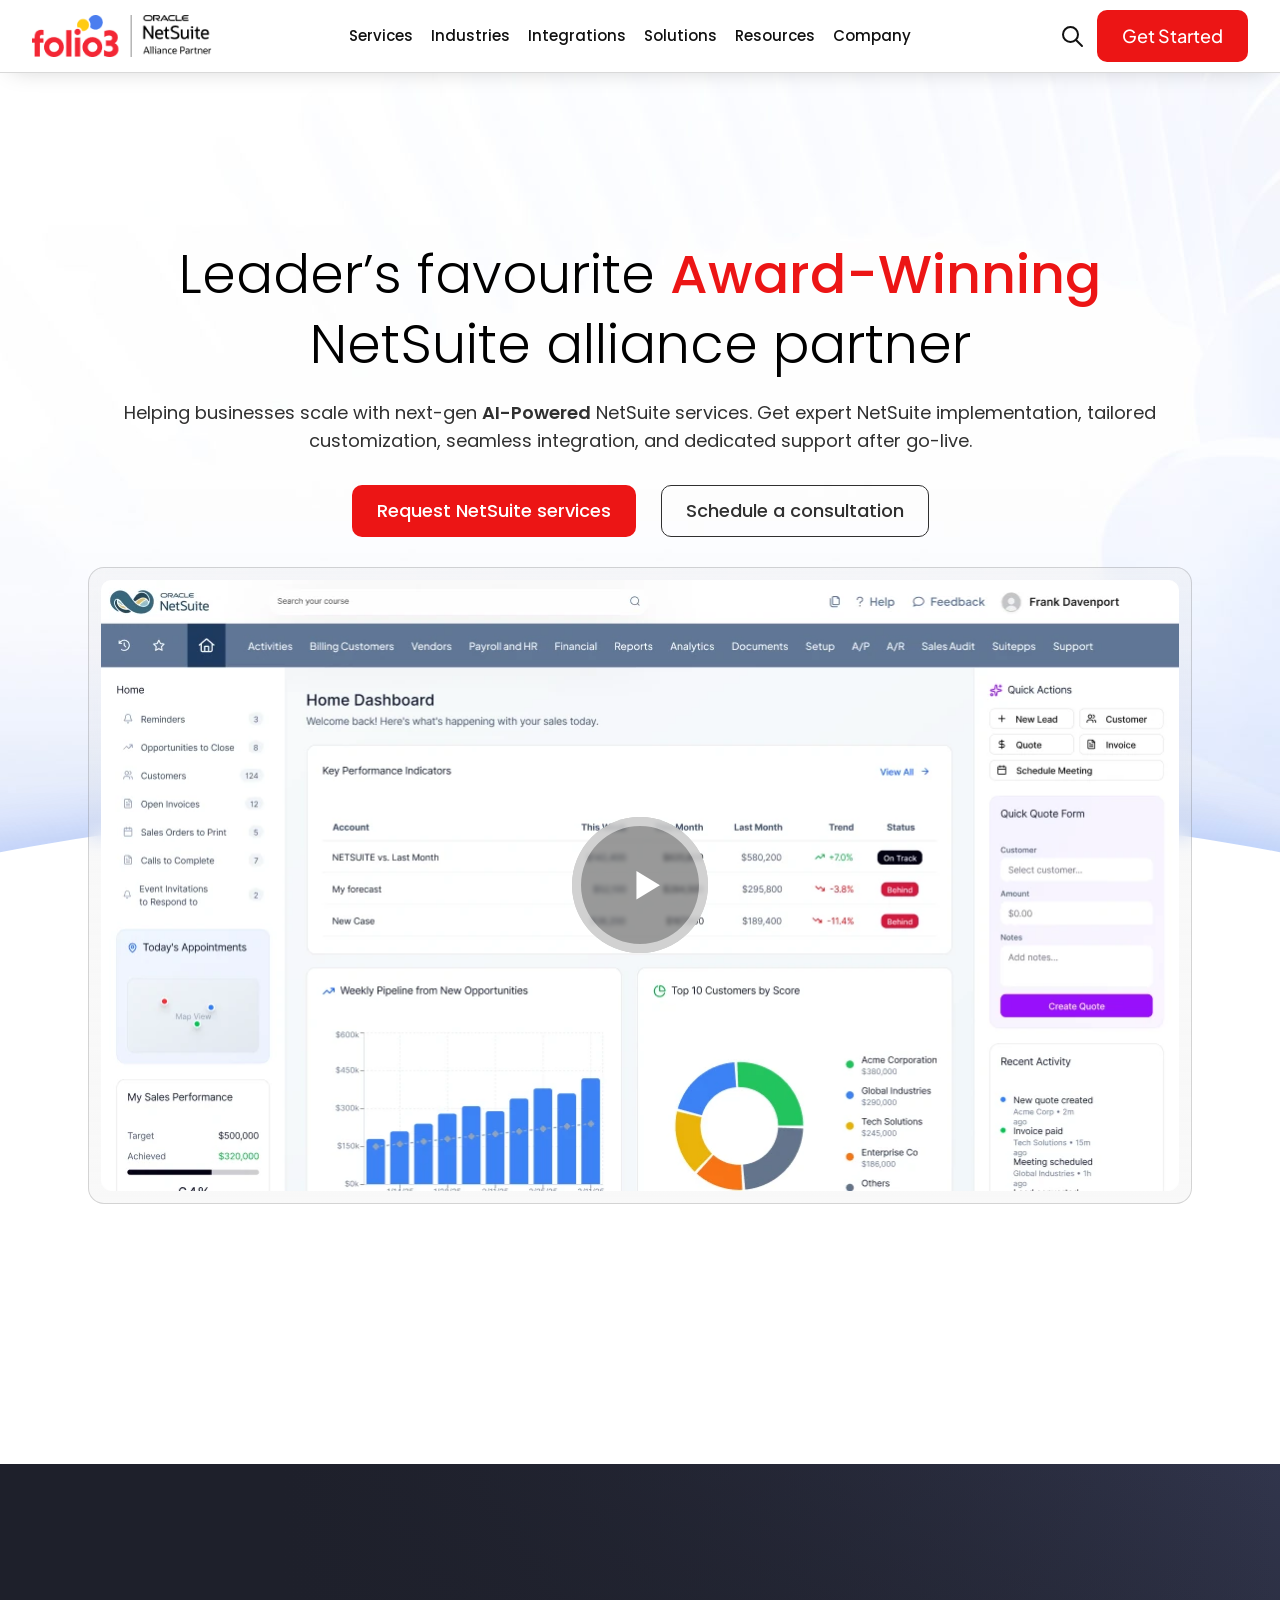
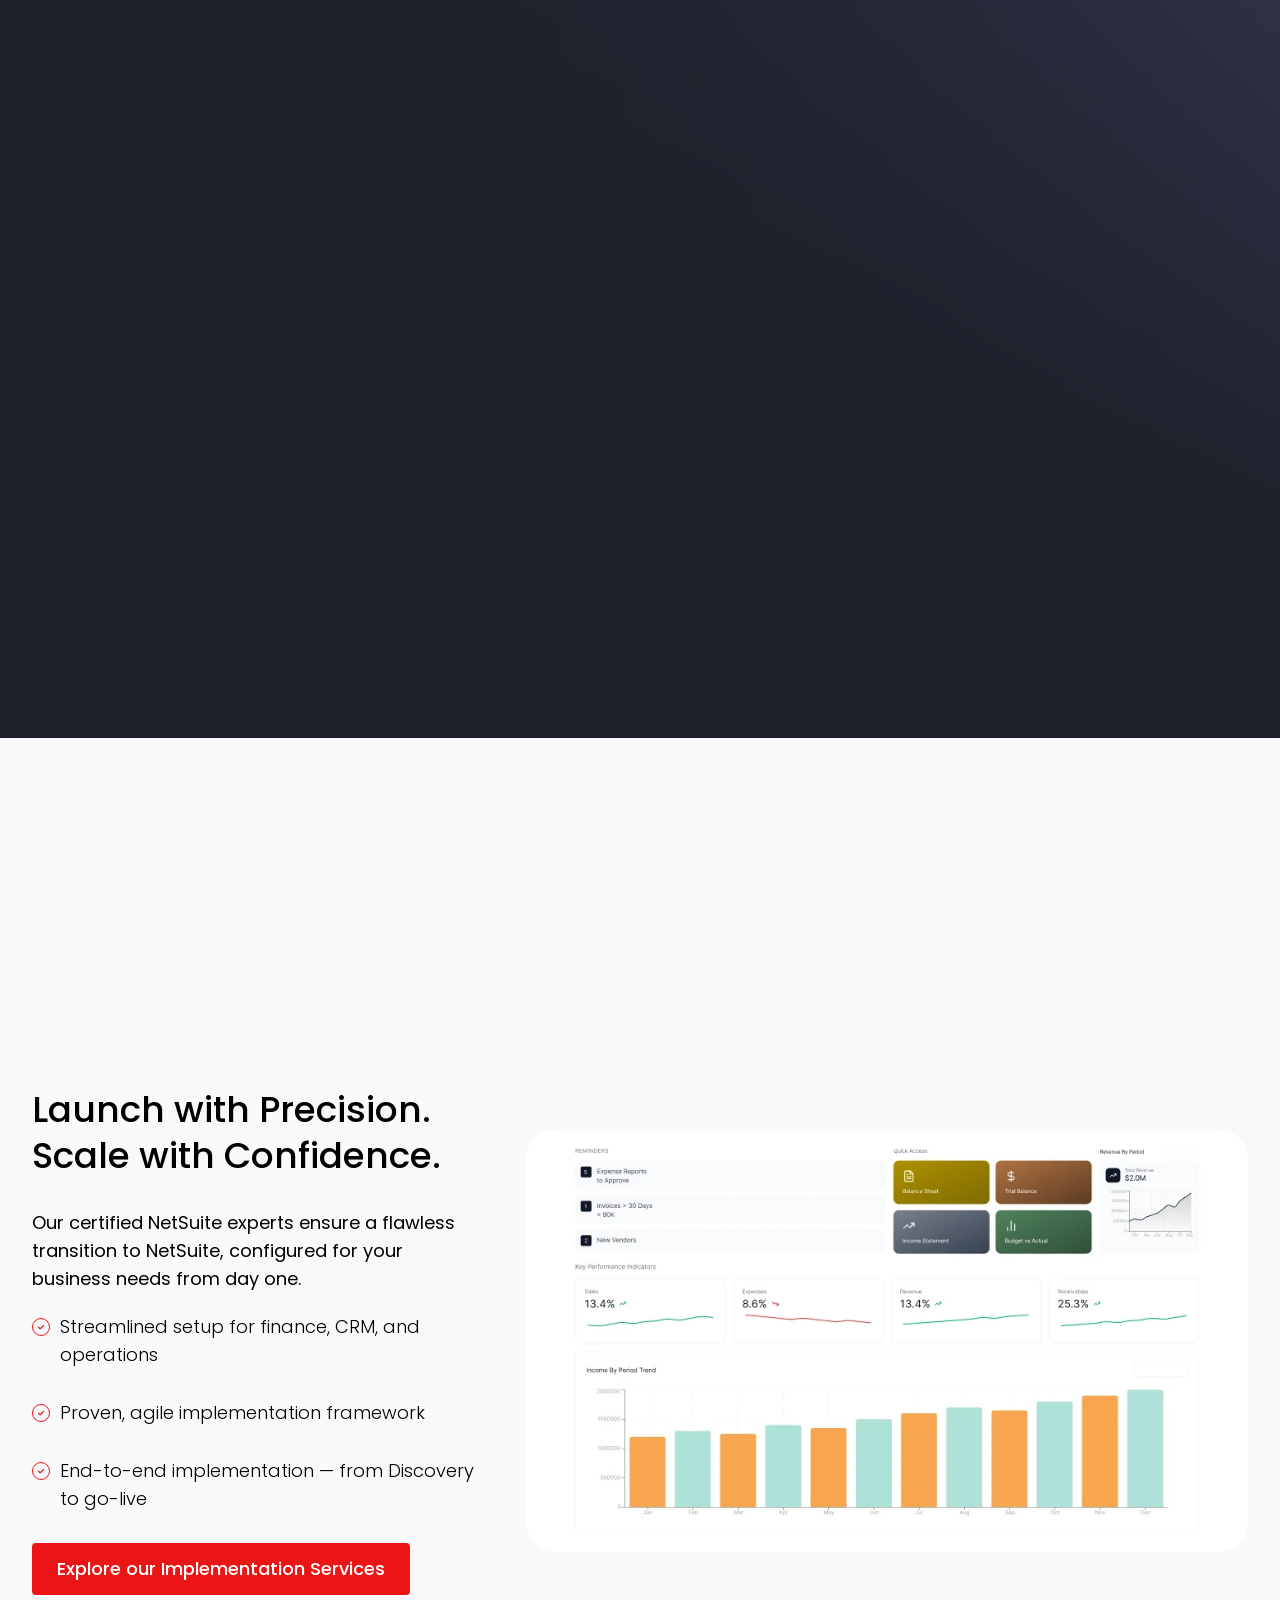
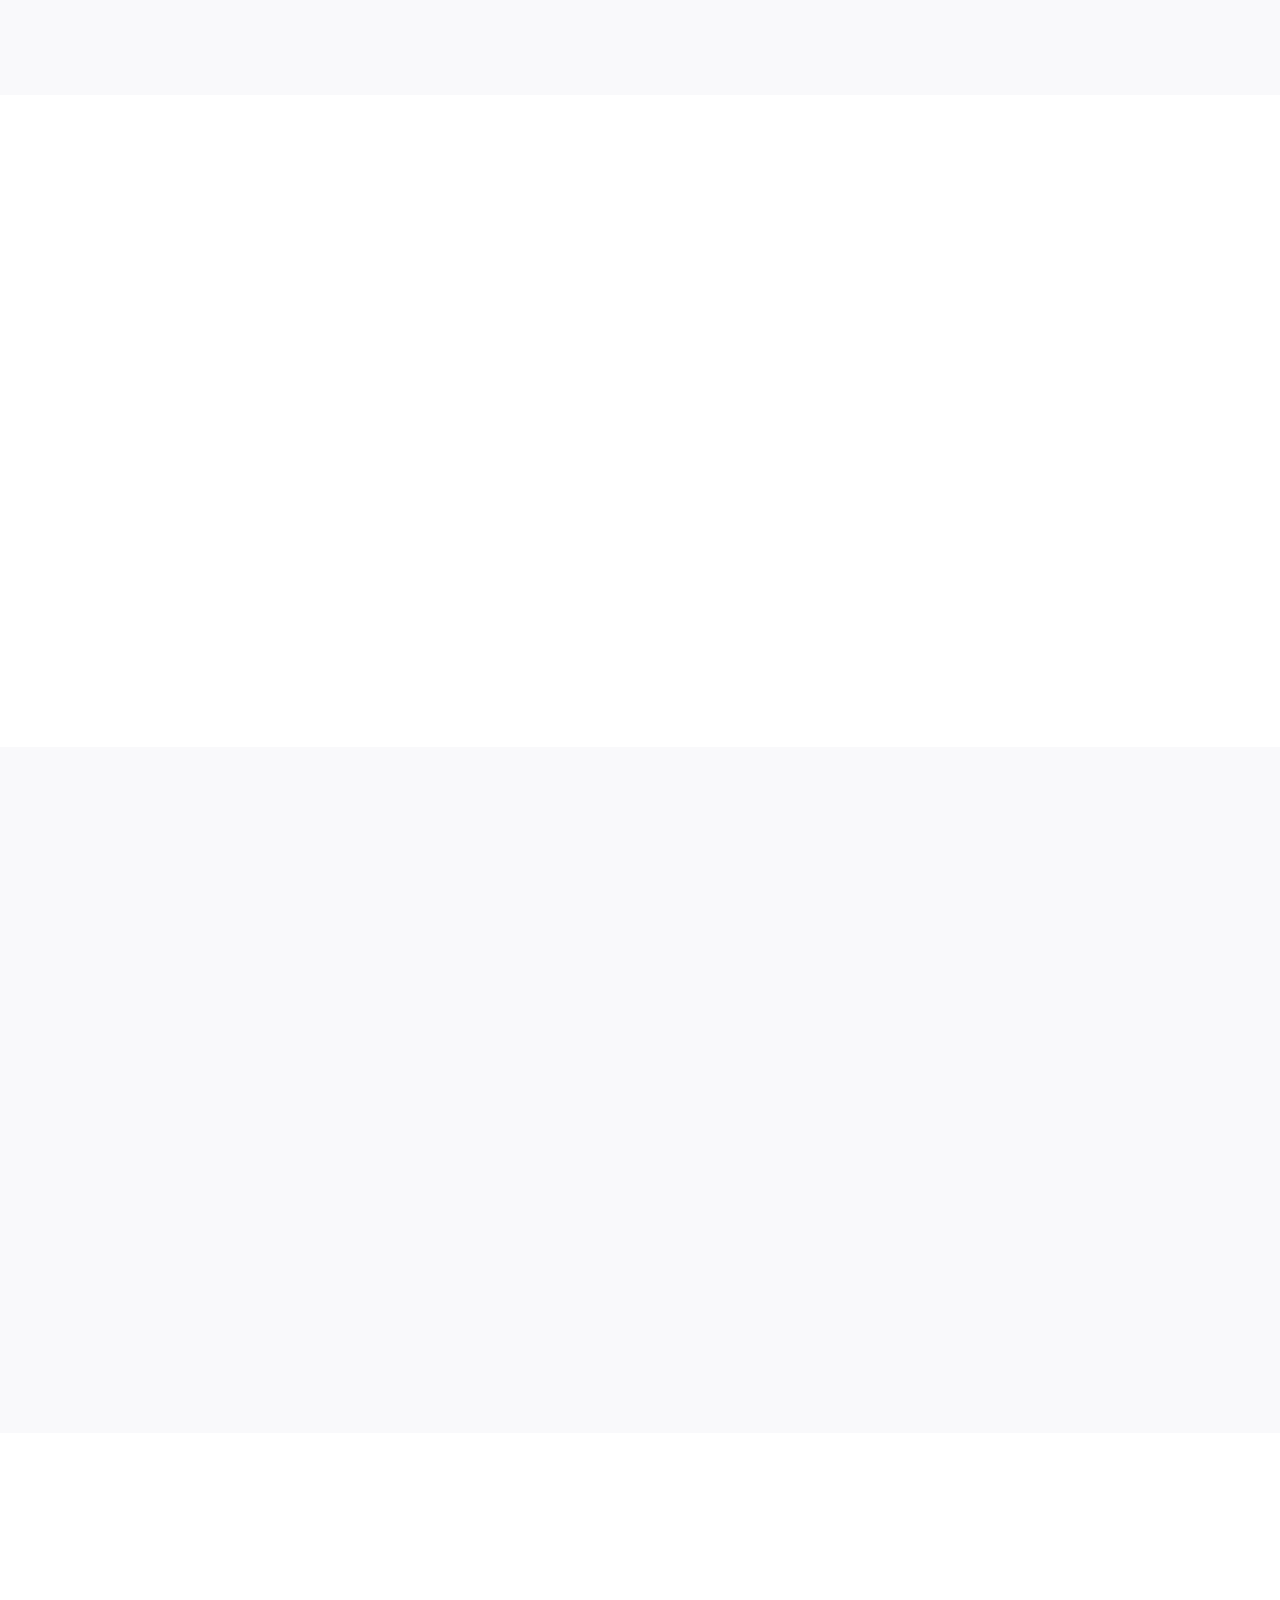
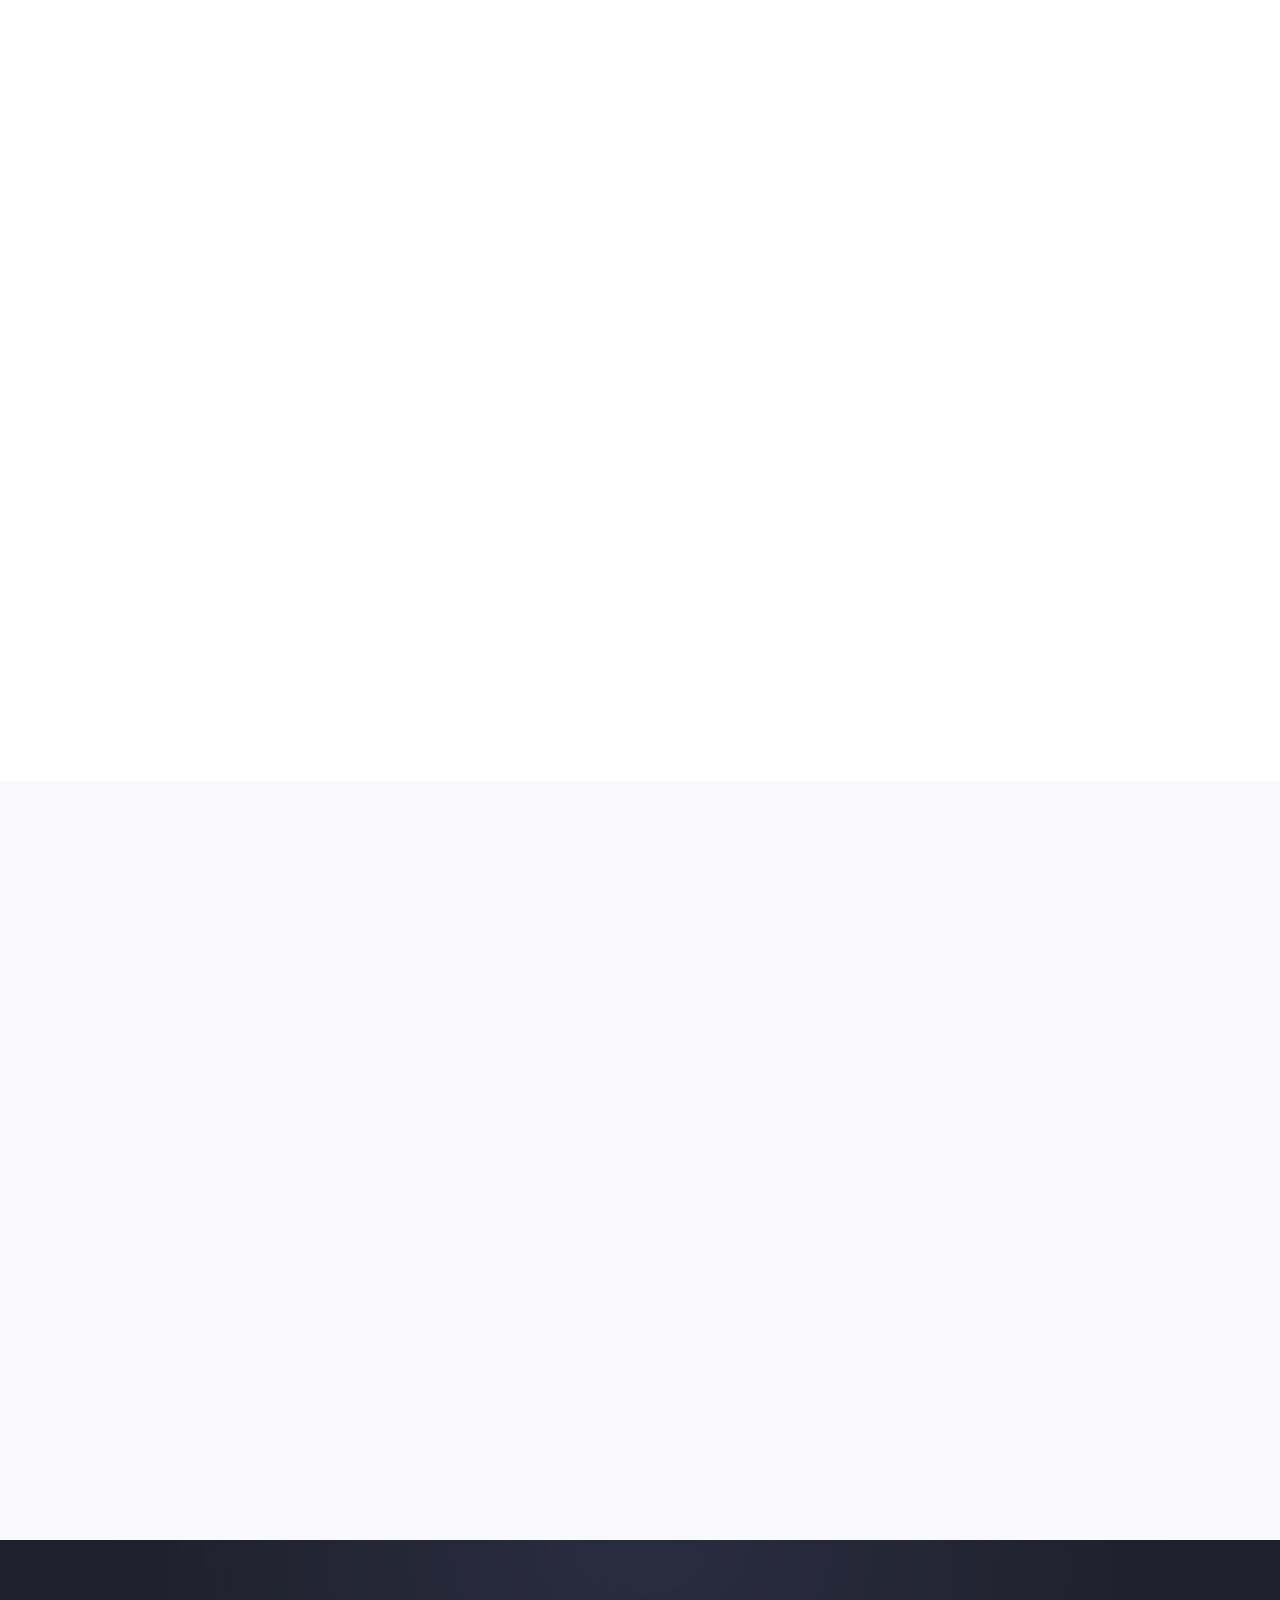
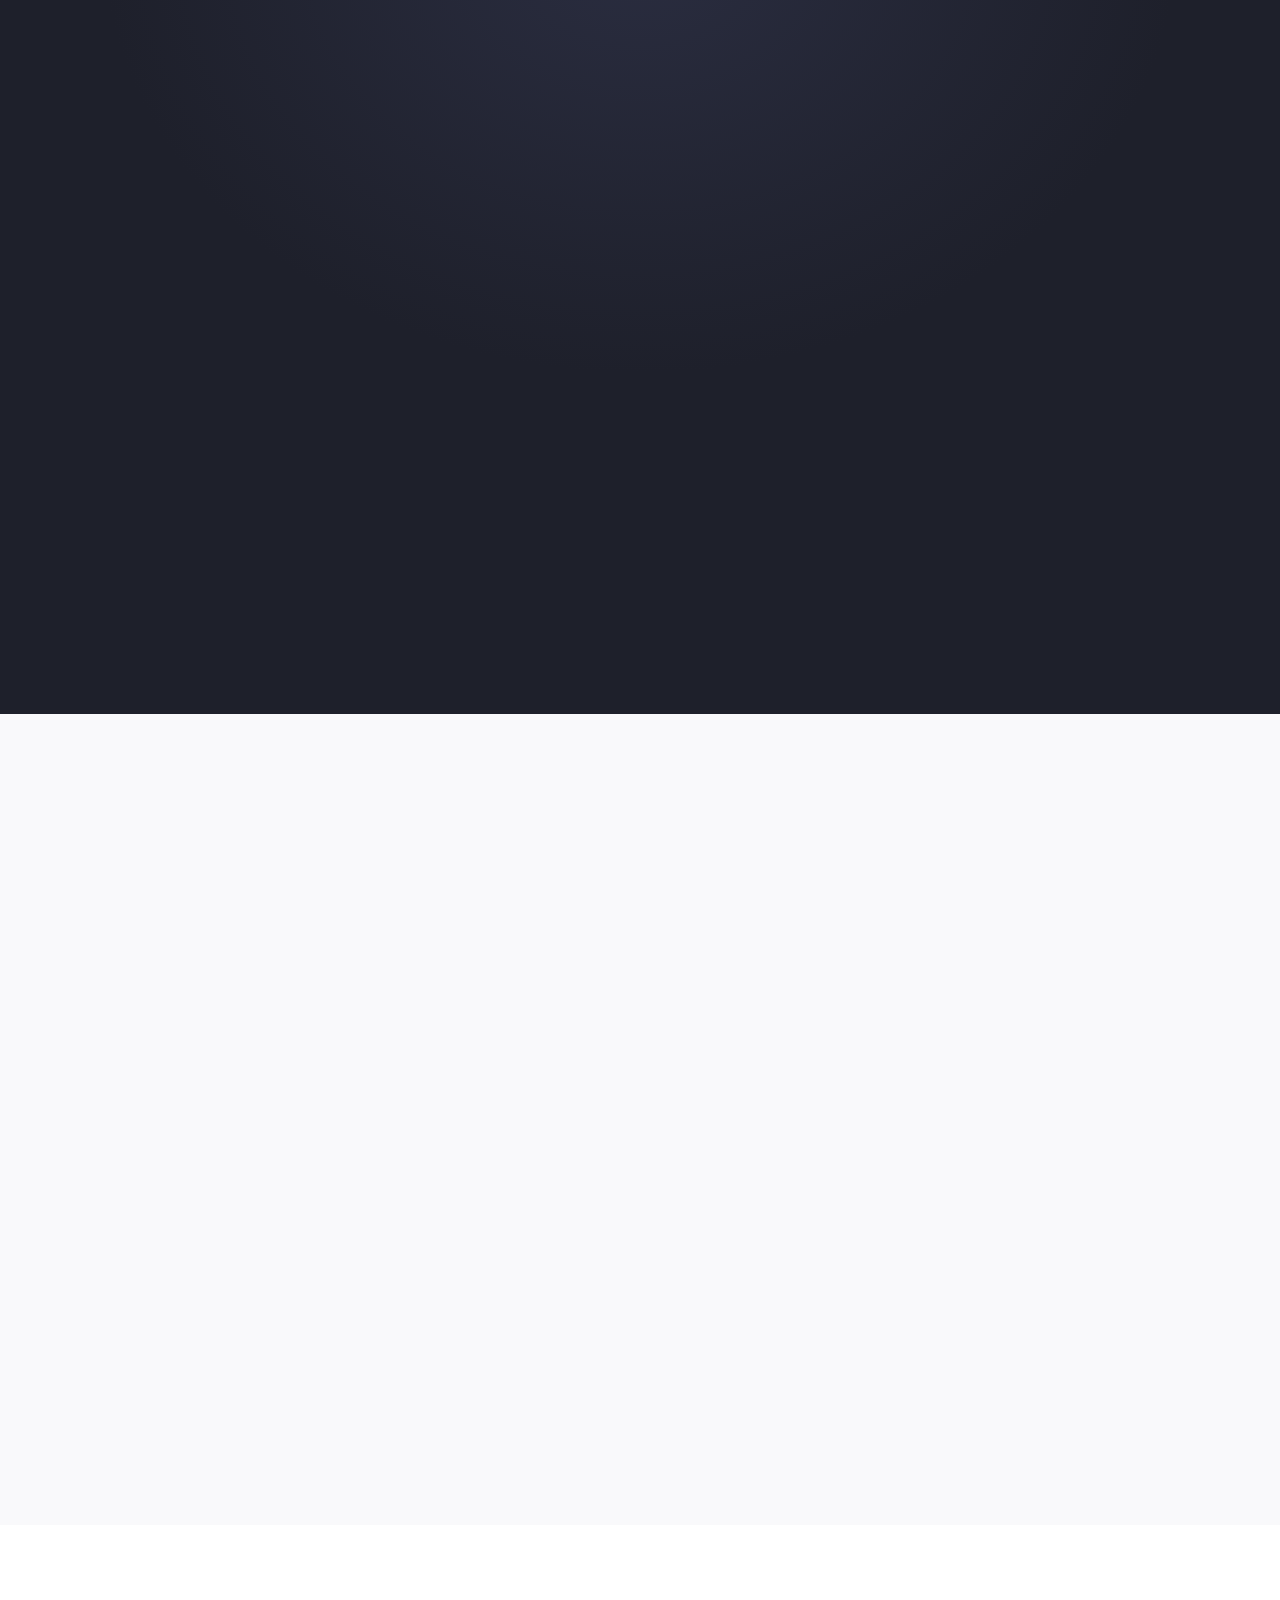
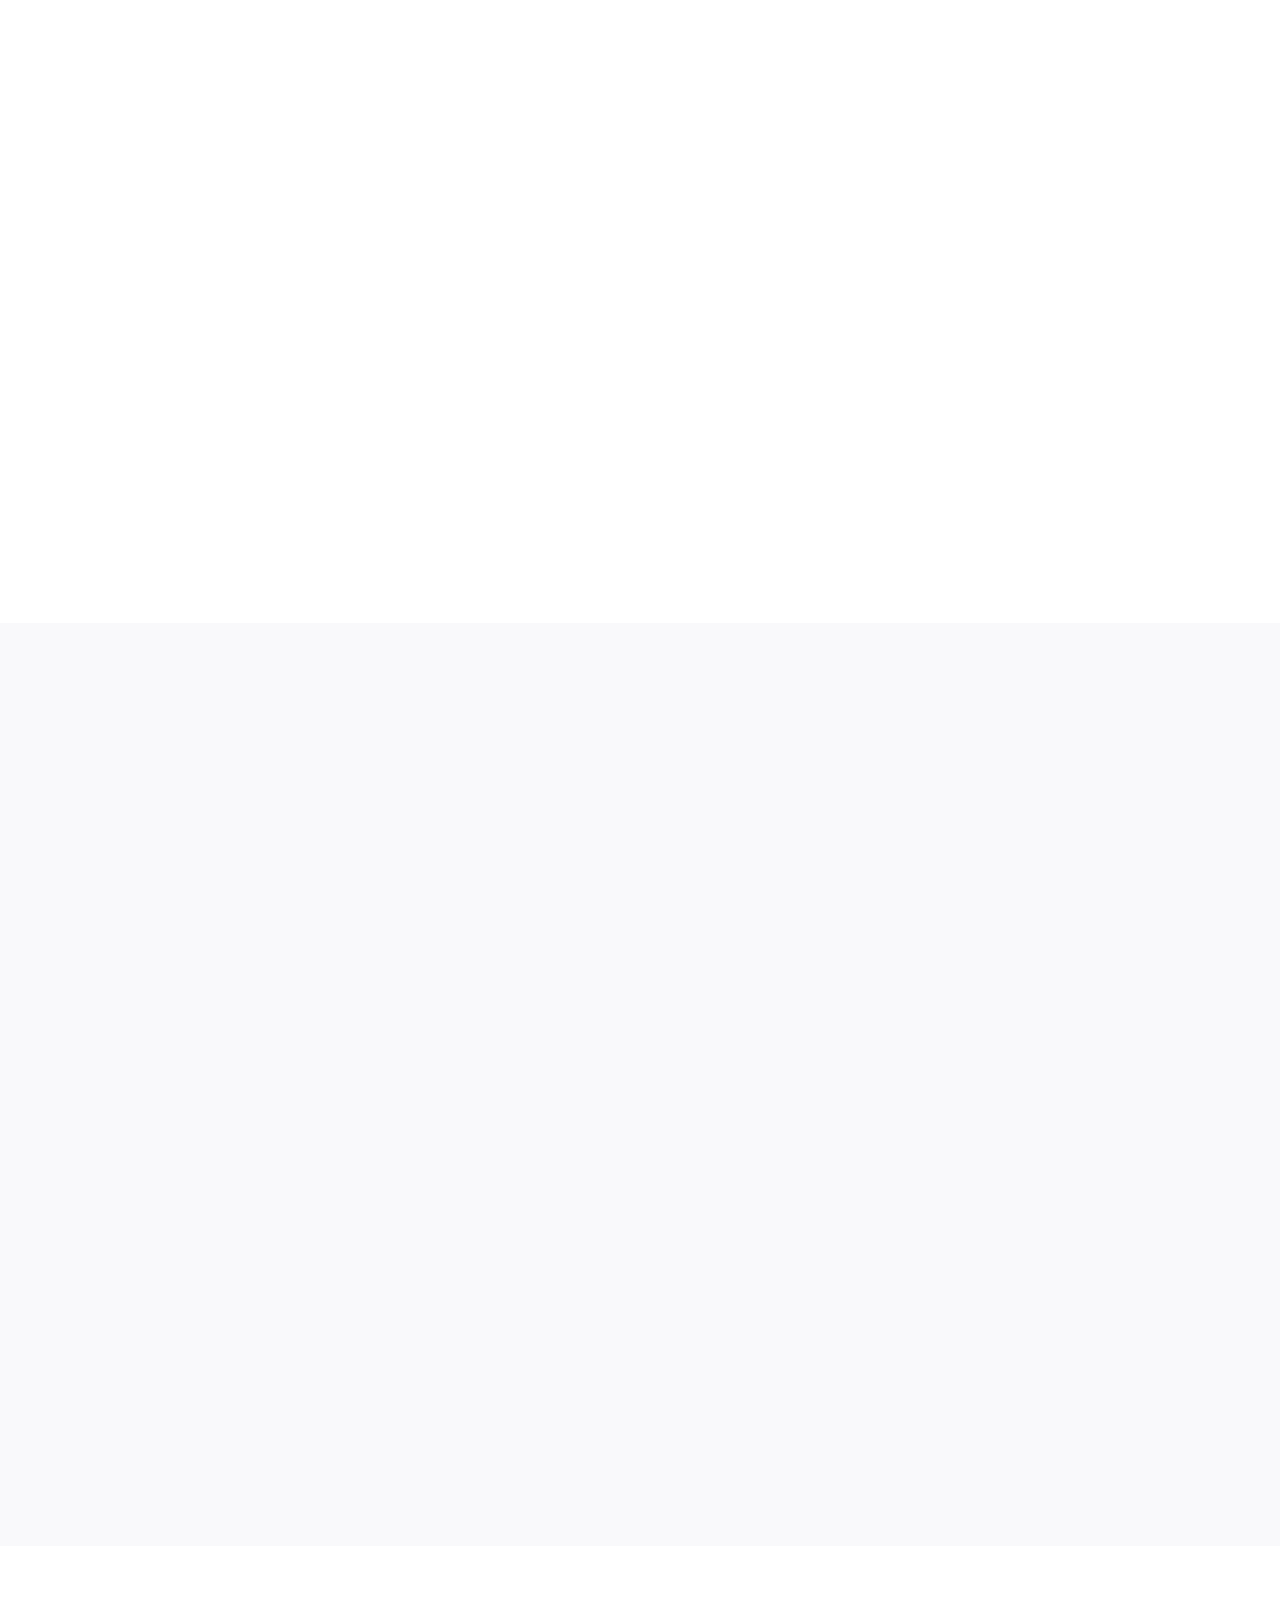
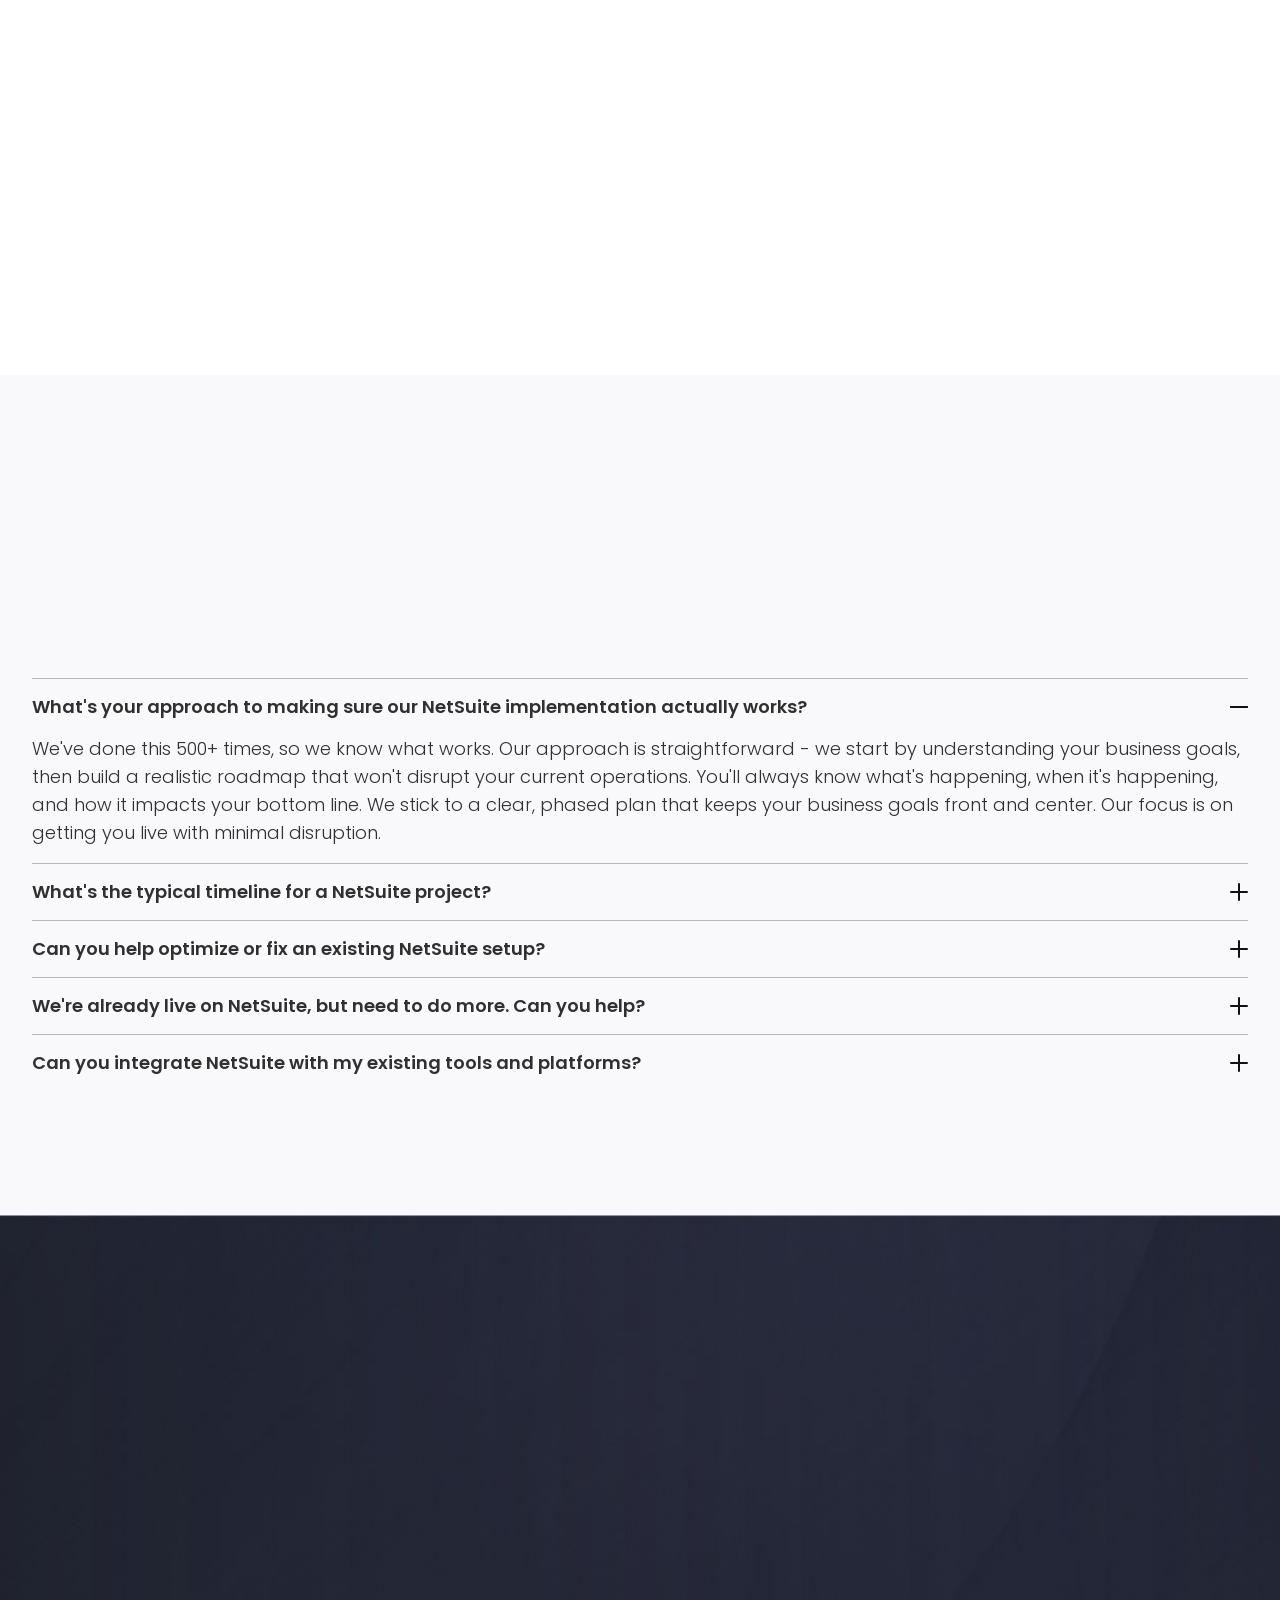
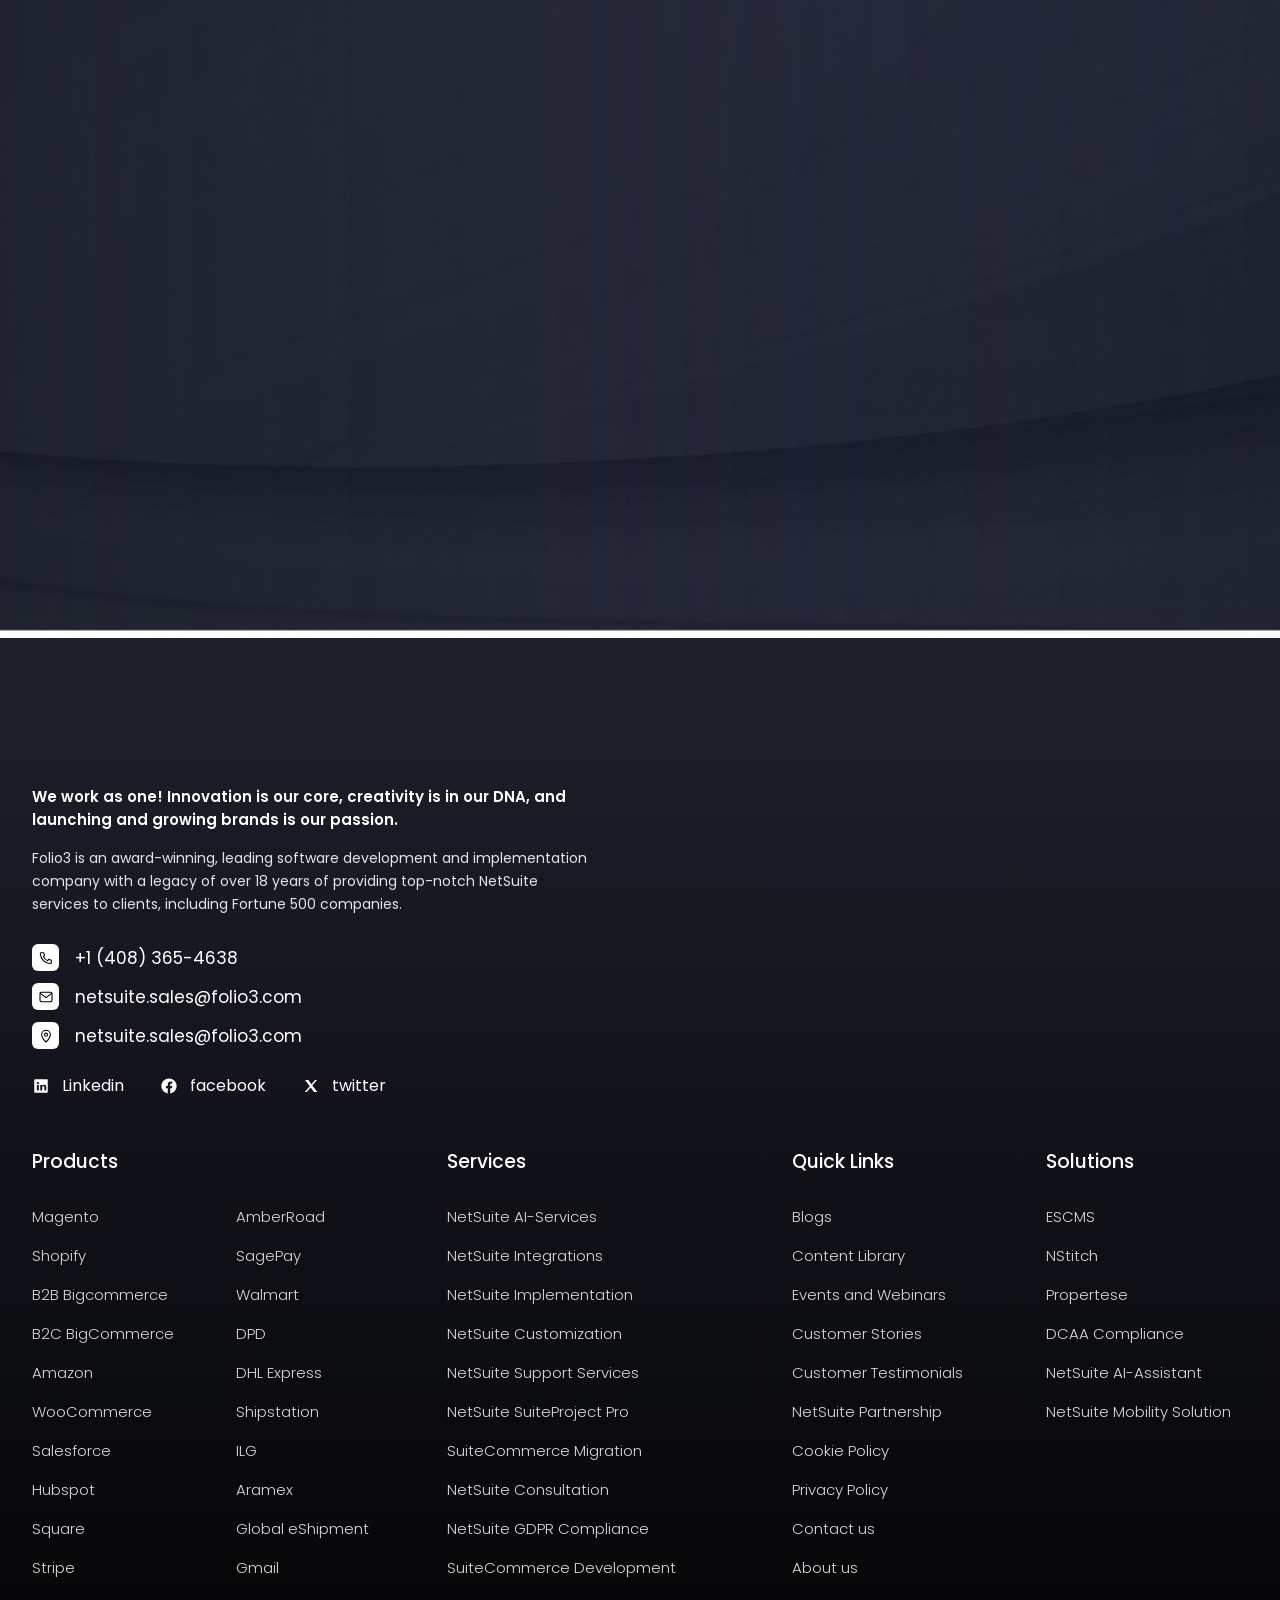
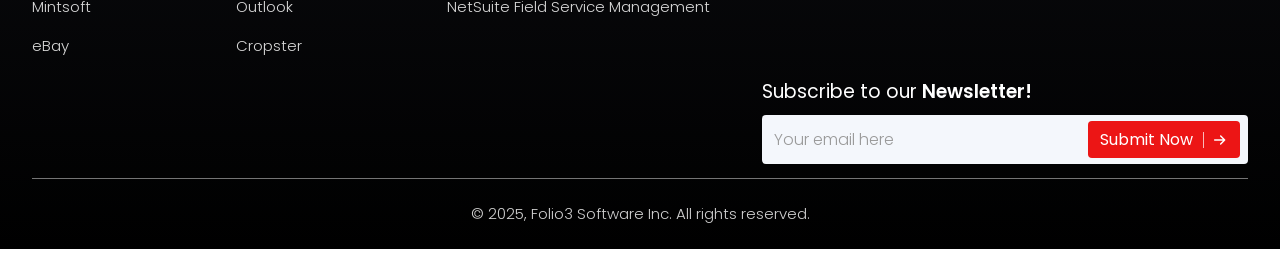
==== commit c7431cf9: "Update /preview/ with the service tab, solutions and go-live content" ====
--- a/preview/index.html
+++ b/preview/index.html
@@ -215,7 +215,7 @@
             </div>
           </div>
 
-          <!-- Panel 1 is the Figma design. Panels 2–7 are DRAFT copy (not in Figma) – replace with approved content. -->
+          <!-- Panel content from Figma frames 1:1022 (tab 1) and 1:10306 – 1:11094 (tabs 2–7) -->
           <div class="services__panel" role="tabpanel" id="svc-panel-1" aria-labelledby="svc-tab-1" tabindex="0">
             <div class="services__copy">
               <h3 class="services__title">Launch with Precision. Scale with Confidence.</h3>
@@ -227,91 +227,79 @@
               </ul>
               <a class="btn btn--primary btn--square" href="#contact">Explore our Implementation Services</a>
             </div>
-            <div class="services__media"><img src="assets/img/service-implementation.webp" width="760" height="472" alt="NetSuite dashboard with reminders, quick-access shortcuts, KPI sparklines and an income-by-period bar chart" loading="lazy"></div>
-          </div>
-
-          <div class="services__panel" role="tabpanel" id="svc-panel-2" aria-labelledby="svc-tab-2" tabindex="0" hidden data-draft>
+            <div class="services__media"><img src="assets/img/service-implementation.webp" width="880" height="515" alt="NetSuite dashboard with reminders, quick-access shortcuts, KPI sparklines and an income-by-period bar chart" loading="lazy"></div>
+          </div>
+
+          <div class="services__panel" role="tabpanel" id="svc-panel-2" aria-labelledby="svc-tab-2" tabindex="0" hidden data-node-id="1:10306">
             <div class="services__copy">
-              <h3 class="services__title">The Right Modules. Configured Your Way.</h3>
-              <p class="services__text">Extend NetSuite with the modules your teams actually need, set up to match how your business runs.</p>
+              <h3 class="services__title">Activate What Matters Most.</h3>
+              <p class="services__text">We help you extend NetSuite with the right modules that align perfectly with your workflows thus maximizing performance and ROI.</p>
               <ul class="check-list">
-                <li>Module selection based on your processes and growth plans</li>
-                <li>Configuration, workflows and role-based dashboards</li>
-                <li>Training so every team adopts new functionality quickly</li>
+                <li>Expert setup for Financials, Manufacturing, Inventory &amp; more</li><li>Configuration tailored to your team’s exact needs</li><li>Rapid deployment for faster value realization</li>
               </ul>
-              <a class="btn btn--primary btn--square" href="#contact">Explore our Module Services</a>
-            </div>
-            <div class="services__media"><img src="assets/img/service-implementation.webp" width="760" height="472" alt="" loading="lazy"></div>
-          </div>
-
-          <div class="services__panel" role="tabpanel" id="svc-panel-3" aria-labelledby="svc-tab-3" tabindex="0" hidden data-draft>
+              <a class="btn btn--primary btn--square" href="#contact">Explore Module Services</a>
+            </div>
+            <div class="services__media"><img src="assets/img/service-module.webp" width="880" height="515" alt="NetSuite ERP modules hub: Finance, Procurement, Manufacturing, Inventory, Order, Project and Workforce Management, Marketing Automation, CRM, HR and Ecommerce" loading="lazy"></div>
+          </div>
+
+          <div class="services__panel" role="tabpanel" id="svc-panel-3" aria-labelledby="svc-tab-3" tabindex="0" hidden data-node-id="1:10405">
             <div class="services__copy">
-              <h3 class="services__title">Move to NetSuite Without Missing a Beat.</h3>
-              <p class="services__text">We migrate your data, history and processes from legacy systems with a plan built around business continuity.</p>
+              <h3 class="services__title">Move Smart. Stay Accurate.</h3>
+              <p class="services__text">We migrate your critical data from legacy systems to NetSuite. We do it with with precision, security, and zero downtime and make sure that your operations keep running smoothly throughout.</p>
               <ul class="check-list">
-                <li>Data mapping, cleansing and validation</li>
-                <li>Phased cut-over that protects day-to-day operations</li>
-                <li>Reconciliation and sign-off before go-live</li>
+                <li>100% data integrity and zero downtime</li><li>Smart mapping and cleanup for flawless transfer</li><li>Tested and verified before go-live</li>
               </ul>
-              <a class="btn btn--primary btn--square" href="#contact">Explore our Migration Services</a>
-            </div>
-            <div class="services__media"><img src="assets/img/service-implementation.webp" width="760" height="472" alt="" loading="lazy"></div>
-          </div>
-
-          <div class="services__panel" role="tabpanel" id="svc-panel-4" aria-labelledby="svc-tab-4" tabindex="0" hidden data-draft>
+              <a class="btn btn--primary btn--square" href="#contact">Learn About Migration</a>
+            </div>
+            <div class="services__media"><img src="assets/img/service-migration.webp" width="880" height="515" alt="Data moving between QuickBooks and Oracle NetSuite through the cloud" loading="lazy"></div>
+          </div>
+
+          <div class="services__panel" role="tabpanel" id="svc-panel-4" aria-labelledby="svc-tab-4" tabindex="0" hidden data-node-id="1:10488">
             <div class="services__copy">
-              <h3 class="services__title">Connect NetSuite to Everything You Use.</h3>
-              <p class="services__text">Keep data flowing between NetSuite and your eCommerce, CRM, payments and logistics platforms.</p>
+              <h3 class="services__title">Connect Everything. Operate as One.</h3>
+              <p class="services__text">Our integration specialists connect NetSuite with your apps, CRMs, and ERPs to build a single source of truth across your enterprise.</p>
               <ul class="check-list">
-                <li>50+ prebuilt connectors for popular platforms</li>
-                <li>Custom integrations for in-house and niche systems</li>
-                <li>Monitoring and error handling built in</li>
+                <li>Real-time data sync across platforms</li><li>API and middleware integrations</li><li>Automated workflows that save hours every day</li>
               </ul>
-              <a class="btn btn--primary btn--square" href="#integrations">Explore our Integration Services</a>
-            </div>
-            <div class="services__media"><img src="assets/img/service-implementation.webp" width="760" height="472" alt="" loading="lazy"></div>
-          </div>
-
-          <div class="services__panel" role="tabpanel" id="svc-panel-5" aria-labelledby="svc-tab-5" tabindex="0" hidden data-draft>
+              <a class="btn btn--primary btn--square" href="#integrations">Explore all connectors</a>
+            </div>
+            <div class="services__media"><img src="assets/img/service-integration.webp" width="880" height="515" alt="NetSuite connected to Shopify, BigCommerce, Stripe, Square, Salesforce, HubSpot, Sage, DHL, Amazon and more" loading="lazy"></div>
+          </div>
+
+          <div class="services__panel" role="tabpanel" id="svc-panel-5" aria-labelledby="svc-tab-5" tabindex="0" hidden data-node-id="1:10660">
             <div class="services__copy">
-              <h3 class="services__title">Get More From the NetSuite You Already Have.</h3>
-              <p class="services__text">We review your account, remove friction and tune NetSuite so it keeps pace with your business.</p>
+              <h3 class="services__title">NetSuite, Tailored for You.</h3>
+              <p class="services__text">No two businesses are the same — so why settle for a one-size-fits-all ERP? We customize NetSuite to match your exact processes, roles, and reporting needs.</p>
               <ul class="check-list">
-                <li>Health check of configuration, scripts and workflows</li>
-                <li>Performance tuning and process automation</li>
-                <li>Reporting and dashboards your leadership will use</li>
+                <li>Custom dashboards, reports, and logic</li><li>Role-based automation and advanced scripting</li><li>Designed to grow and evolve with you</li>
               </ul>
-              <a class="btn btn--primary btn--square" href="#contact">Explore our Optimization Services</a>
-            </div>
-            <div class="services__media"><img src="assets/img/service-implementation.webp" width="760" height="472" alt="" loading="lazy"></div>
-          </div>
-
-          <div class="services__panel" role="tabpanel" id="svc-panel-6" aria-labelledby="svc-tab-6" tabindex="0" hidden data-draft>
+              <a class="btn btn--primary btn--square" href="#contact">See Customization Options</a>
+            </div>
+            <div class="services__media"><img src="assets/img/service-optimization.webp" width="880" height="515" alt="Illustration of a customized Oracle NetSuite dashboard layout" loading="lazy"></div>
+          </div>
+
+          <div class="services__panel" role="tabpanel" id="svc-panel-6" aria-labelledby="svc-tab-6" tabindex="0" hidden data-node-id="1:10893">
             <div class="services__copy">
-              <h3 class="services__title">Dedicated Support After Go-Live.</h3>
-              <p class="services__text">A certified team on call to keep NetSuite running smoothly and evolving with your needs.</p>
+              <h3 class="services__title">Your Long-Term NetSuite Partner.</h3>
+              <p class="services__text">We don’t disappear after go-live — we stay by your side. Our support team keeps your system stable, optimized, and ready for whatever’s next.</p>
               <ul class="check-list">
-                <li>Flexible support plans and response times</li>
-                <li>Release management and regression testing</li>
-                <li>Ongoing enhancements as your business grows</li>
+                <li>24/7 functional &amp; technical assistance</li><li>Proactive health checks and system optimization</li><li>Quick resolutions from certified NetSuite pros</li>
               </ul>
-              <a class="btn btn--primary btn--square" href="#contact">Explore our Support Services</a>
-            </div>
-            <div class="services__media"><img src="assets/img/service-implementation.webp" width="760" height="472" alt="" loading="lazy"></div>
-          </div>
-
-          <div class="services__panel" role="tabpanel" id="svc-panel-7" aria-labelledby="svc-tab-7" tabindex="0" hidden data-draft>
+              <a class="btn btn--primary btn--square" href="#contact">View Support Packages</a>
+            </div>
+            <div class="services__media"><img src="assets/img/service-support.webp" width="880" height="515" alt="Illustration of a support specialist with a headset configuring a system" loading="lazy"></div>
+          </div>
+
+          <div class="services__panel" role="tabpanel" id="svc-panel-7" aria-labelledby="svc-tab-7" tabindex="0" hidden data-node-id="1:11094">
             <div class="services__copy">
-              <h3 class="services__title">Commerce That Runs on NetSuite.</h3>
-              <p class="services__text">SuiteCommerce storefronts that share one source of truth with your inventory, orders and customers.</p>
+              <h3 class="services__title">Where Commerce Meets Performance.</h3>
+              <p class="services__text">We build stunning SuiteCommerce storefronts that connect directly to NetSuite — blending beauty with business intelligence.</p>
               <ul class="check-list">
-                <li>B2B and B2C storefront design and development</li>
-                <li>Migration from other eCommerce platforms</li>
-                <li>Performance, SEO and conversion improvements</li>
+                <li>Beautiful, high-performing online stores</li><li>Real-time sync with NetSuite orders &amp; inventory</li><li>Built for engagement, speed, and sales</li>
               </ul>
-              <a class="btn btn--primary btn--square" href="#contact">Explore our SuiteCommerce Services</a>
-            </div>
-            <div class="services__media"><img src="assets/img/service-implementation.webp" width="760" height="472" alt="" loading="lazy"></div>
+              <a class="btn btn--primary btn--square" href="#contact">Discover SuiteCommerce Solutions</a>
+            </div>
+            <div class="services__media"><img src="assets/img/service-suitecommerce.webp" width="880" height="515" alt="A SuiteCommerce storefront shown on a laptop and a tablet" loading="lazy"></div>
           </div>
         </div>
       </div>
@@ -368,9 +356,9 @@
           <h2 class="section-title section-title--left" id="solutions-title">Purpose-Built NetSuite Solutions for niche industries— by Folio3.</h2>
           <p class="solutions__text">Innovation is in our DNA. That’s why we've built NetSuite solutions that do more than the out-of-the-box ERP functionality. We make NetSuite work smarter so your team can work simpler.</p>
 
-          <!-- Accordion: only NStitch body copy is in Figma; the other three are DRAFT -->
-          <div class="product-acc" data-accordion="single">
-            <div class="product-acc__item is-open">
+          <!-- Accordion content from Figma 1:2989 (NStitch) and 1:5625 / 1:9388 / 1:9667 (other items). Opening an item swaps the screenshot. -->
+          <div class="product-acc" data-accordion="single" data-media-target=".solutions__media img">
+            <div class="product-acc__item is-open" data-media-src="assets/img/solution-nstitch.webp" data-media-alt="NStitch production dashboard in a browser window, showing a &#39;Production Orders By Time&#39; bar chart">
               <h3 class="product-acc__heading">
                 <button class="product-acc__trigger" type="button" aria-expanded="true" aria-controls="sol-1" id="sol-1-btn">
                   <svg class="product-acc__icon" aria-hidden="true"><use href="#i-puzzle"/></svg>
@@ -385,7 +373,7 @@
                 </div>
               </div>
             </div>
-            <div class="product-acc__item" data-draft>
+            <div class="product-acc__item" data-media-src="assets/img/solution-propertese.webp" data-media-alt="Propertese property management dashboard: properties overview chart, expiring leases and recent tasks">
               <h3 class="product-acc__heading">
                 <button class="product-acc__trigger" type="button" aria-expanded="false" aria-controls="sol-2" id="sol-2-btn">
                   <svg class="product-acc__icon" aria-hidden="true"><use href="#i-building"/></svg>
@@ -395,12 +383,12 @@
               </h3>
               <div class="acc-panel" id="sol-2" role="region" aria-labelledby="sol-2-btn" hidden>
                 <div class="acc-panel__inner product-acc__body">
-                  <p><strong>Property management on NetSuite</strong><br>Manage leases, tenants and property financials in one place, connected directly to your NetSuite general ledger.</p>
-                  <a class="link-arrow link-arrow--yellow" href="#contact">Get Started <svg aria-hidden="true"><use href="#i-arrow-right"/></svg></a>
-                </div>
-              </div>
-            </div>
-            <div class="product-acc__item" data-draft>
+                  <p><strong>An all-in-one property management Solution</strong><br>Manage leases, finances, property maintenance, and more seamlessly with our comprehensive real estate solution.</p>
+                  <a class="link-arrow link-arrow--yellow" href="#contact">Explore all features <svg aria-hidden="true"><use href="#i-arrow-right"/></svg></a>
+                </div>
+              </div>
+            </div>
+            <div class="product-acc__item" data-media-src="assets/img/solution-ai-assistant.webp" data-media-alt="NS AI Assistant chat window with a robot mascot and example prompts">
               <h3 class="product-acc__heading">
                 <button class="product-acc__trigger" type="button" aria-expanded="false" aria-controls="sol-3" id="sol-3-btn">
                   <svg class="product-acc__icon" aria-hidden="true"><use href="#i-sparkles"/></svg>
@@ -410,12 +398,12 @@
               </h3>
               <div class="acc-panel" id="sol-3" role="region" aria-labelledby="sol-3-btn" hidden>
                 <div class="acc-panel__inner product-acc__body">
-                  <p><strong>Ask NetSuite in plain language</strong><br>An AI assistant that finds records, answers questions about your data and speeds up everyday NetSuite tasks.</p>
-                  <a class="link-arrow link-arrow--yellow" href="#contact">Get Started <svg aria-hidden="true"><use href="#i-arrow-right"/></svg></a>
-                </div>
-              </div>
-            </div>
-            <div class="product-acc__item" data-draft>
+                  <p><strong>Your Intelligent NetSuite Mate</strong><br>With simple prompts, you can transform your NetSuite experience from complex work into instant insights and automation.</p>
+                  <a class="link-arrow link-arrow--yellow" href="#contact">See how it works <svg aria-hidden="true"><use href="#i-arrow-right"/></svg></a>
+                </div>
+              </div>
+            </div>
+            <div class="product-acc__item" data-media-src="assets/img/solution-agrierp.webp" data-media-alt="AgriERP dashboard with farm block listing, revenue figures and a satellite field map">
               <h3 class="product-acc__heading">
                 <button class="product-acc__trigger" type="button" aria-expanded="false" aria-controls="sol-4" id="sol-4-btn">
                   <svg class="product-acc__icon" aria-hidden="true"><use href="#i-seedling"/></svg>
@@ -425,8 +413,8 @@
               </h3>
               <div class="acc-panel" id="sol-4" role="region" aria-labelledby="sol-4-btn" hidden>
                 <div class="acc-panel__inner product-acc__body">
-                  <p><strong>ERP built for agriculture</strong><br>Track farms, crops, harvests and agribusiness operations end to end, on top of NetSuite.</p>
-                  <a class="link-arrow link-arrow--yellow" href="#contact">Get Started <svg aria-hidden="true"><use href="#i-arrow-right"/></svg></a>
+                  <p><strong>Built to Run Your Farm, End to End</strong><br>Manage your entire farming operation in one place, from planting and harvesting to labor, inventory, and finances.</p>
+                  <a class="link-arrow link-arrow--yellow" href="#contact">Explore all features <svg aria-hidden="true"><use href="#i-arrow-right"/></svg></a>
                 </div>
               </div>
             </div>
@@ -446,9 +434,9 @@
         </div>
         <div class="golive__copy" data-reveal data-delay="1">
           <h2 class="section-title section-title--left" id="golive-title">Our recent Go-Live projects</h2>
-          <!-- Only ADM has copy in Figma; the other three need real project summaries -->
-          <ol class="timeline" data-accordion="single">
-            <li class="timeline__item is-open">
+          <!-- Content from Figma 1:3581 (ADM) and 1:5526 / 1:5558 / 1:5592. Opening a project swaps the photo. -->
+          <ol class="timeline" data-accordion="single" data-media-target=".golive__media img">
+            <li class="timeline__item is-open" data-media-src="assets/img/golive-adm.jpg" data-media-alt="ADM Agriculture: hands inspecting leafy crops in a field">
               <h3 class="timeline__heading"><button class="timeline__trigger" type="button" aria-expanded="true" aria-controls="gl-1" id="gl-1-btn">ADM Agriculture</button></h3>
               <div class="acc-panel" id="gl-1" role="region" aria-labelledby="gl-1-btn">
                 <div class="acc-panel__inner timeline__body">
@@ -460,22 +448,40 @@
                 </div>
               </div>
             </li>
-            <li class="timeline__item" data-draft>
+            <li class="timeline__item" data-media-src="assets/img/golive-team-litzen.jpg" data-media-alt="Team Litzen: football jerseys hanging on a rack">
               <h3 class="timeline__heading"><button class="timeline__trigger" type="button" aria-expanded="false" aria-controls="gl-2" id="gl-2-btn">Team Litzen</button></h3>
               <div class="acc-panel" id="gl-2" role="region" aria-labelledby="gl-2-btn" hidden>
-                <div class="acc-panel__inner timeline__body"><p>Project summary coming soon. <a class="text-link" href="#case-studies">See our case studies</a>.</p></div>
-              </div>
-            </li>
-            <li class="timeline__item" data-draft>
+                <div class="acc-panel__inner timeline__body">
+                  <p>Folio3 implemented Oracle NetSuite ERP and SuiteCommerce for Team Litzen, which unified their financial operations across subsidiaries and automated key workflows from order processing to inventory management.</p>
+                  <div class="timeline__meta">
+                    <p>Services: NetSuite ERP | SuiteCommerce | ERP Support<br>Timeline: 6 months</p>
+                    <img src="assets/img/logo-team-litzen.png" width="142" height="61" alt="Team Litzen" loading="lazy">
+                  </div>
+                </div>
+              </div>
+            </li>
+            <li class="timeline__item" data-media-src="assets/img/golive-baggu.jpg" data-media-alt="Baggu: leather handbags displayed on white plinths">
               <h3 class="timeline__heading"><button class="timeline__trigger" type="button" aria-expanded="false" aria-controls="gl-3" id="gl-3-btn">Baggu</button></h3>
               <div class="acc-panel" id="gl-3" role="region" aria-labelledby="gl-3-btn" hidden>
-                <div class="acc-panel__inner timeline__body"><p>Project summary coming soon. <a class="text-link" href="#case-studies">See our case studies</a>.</p></div>
-              </div>
-            </li>
-            <li class="timeline__item" data-draft>
+                <div class="acc-panel__inner timeline__body">
+                  <p>Folio3 implemented NetSuite AFA Premium for Baggu, which provided real-time inventory visibility across multiple locations and streamlined their order fulfillment process from pick to pack to ship.</p>
+                  <div class="timeline__meta">
+                    <p>Services: NetSuite AFA Premium | ERP Support<br>Timeline: 6 months</p>
+                    <img src="assets/img/logo-baggu.png" width="161" height="38" alt="Baggu" loading="lazy">
+                  </div>
+                </div>
+              </div>
+            </li>
+            <li class="timeline__item" data-media-src="assets/img/golive-blackstrap.jpg" data-media-alt="BlackStrap: clothing on wooden hangers">
               <h3 class="timeline__heading"><button class="timeline__trigger" type="button" aria-expanded="false" aria-controls="gl-4" id="gl-4-btn">BlackStrap</button></h3>
               <div class="acc-panel" id="gl-4" role="region" aria-labelledby="gl-4-btn" hidden>
-                <div class="acc-panel__inner timeline__body"><p>Project summary coming soon. <a class="text-link" href="#case-studies">See our case studies</a>.</p></div>
+                <div class="acc-panel__inner timeline__body">
+                  <p>Folio3 implemented NetSuite AFA Standard for BlackStrap, which automated inventory and work order processes and reduced manual workflows by 40% while cutting payment processing time from 5 days to same-day completion.</p>
+                  <div class="timeline__meta">
+                    <p>Services: NetSuite AFA Standard | ERP Support<br>Timeline: 6 months</p>
+                    <img src="assets/img/logo-blackstrap.png" width="221" height="38" alt="BlackStrap" loading="lazy">
+                  </div>
+                </div>
               </div>
             </li>
           </ol>
--- a/preview/css/styles.css
+++ b/preview/css/styles.css
@@ -429,7 +429,7 @@
   border: .45px solid var(--primary-red);
   background: url("data:image/svg+xml,%3Csvg xmlns='http://www.w3.org/2000/svg' viewBox='0 0 24 24'%3E%3Cpath d='M7 12.5l3.2 3.2L17 9' fill='none' stroke='%23ec1515' stroke-width='2.4' stroke-linecap='round' stroke-linejoin='round'/%3E%3C/svg%3E") center / 12px no-repeat;
 }
-.services__media { padding: 22px 60px; border-radius: 30px; background: var(--white); }
+.services__media { overflow: hidden; border-radius: 30px; }
 .services__media img { width: 100%; }
 
 /* =========================================================
@@ -476,7 +476,11 @@
 .solutions__inner { display: grid; grid-template-columns: 750px 750px; justify-content: space-between; align-items: center; gap: 30px; }
 .solutions__copy { display: flex; flex-direction: column; gap: 20px; }
 .solutions__text { font: 300 18px/28px var(--font-body); color: var(--black); }
-.solutions__media img { width: 100%; }
+/* Fixed 750×774 window (Figma); wider product screenshots are cropped on the right like the Figma frames */
+.solutions__media { overflow: hidden; aspect-ratio: 750 / 774; border-radius: 30px; }
+.solutions__media img { width: 100%; height: 100%; object-fit: cover; object-position: left top; }
+.solutions__media img, .golive__media img { transition: opacity .18s ease, transform 1.2s var(--ease); }
+.solutions__media img.is-swapping, .golive__media img.is-swapping { opacity: 0; }
 
 .product-acc { display: flex; flex-direction: column; gap: 10px; }
 .product-acc__item { border-radius: 10px; background: var(--grey-highlights); color: var(--text-lighter); transition: background-color .35s var(--ease), color .35s var(--ease); }
@@ -809,7 +813,6 @@
    ========================================================= */
 @media (max-width: 1599px) {
   .services__panel { grid-template-columns: minmax(0, 553fr) minmax(0, 880fr); }
-  .services__media { padding: 18px 40px; }
   .awards__body { grid-template-columns: minmax(0, 1fr) minmax(0, 1.45fr); }
   .awards__featured img { width: 100%; max-width: 502px; }
   .awards__grid img { width: 100%; max-width: 232px; }
@@ -845,7 +848,7 @@
 
   .services__tablist-wrap { justify-content: flex-start; margin-inline: calc(var(--gutter) * -1); padding-inline: var(--gutter); }
   .services__panel { grid-template-columns: 1fr; gap: 40px; }
-  .services__media { max-width: 760px; padding: 16px; border-radius: 20px; }
+  .services__media { max-width: 760px; border-radius: 20px; }
 
   .awards__body { grid-template-columns: 1fr; gap: 48px; }
   .solutions__inner { grid-template-columns: 1fr; }
@@ -899,7 +902,7 @@
   .services__tab { font-size: 15px; padding: 9px 16px; }
   .services__copy { gap: 22px; }
   .check-list { gap: 16px; }
-  .services__media { padding: 10px; border-radius: 14px; }
+  .services__media { border-radius: 14px; }
 
   .stats__grid { grid-template-columns: repeat(2, 1fr); gap: 32px 20px; }
   .stat dd { font-size: 32px; }
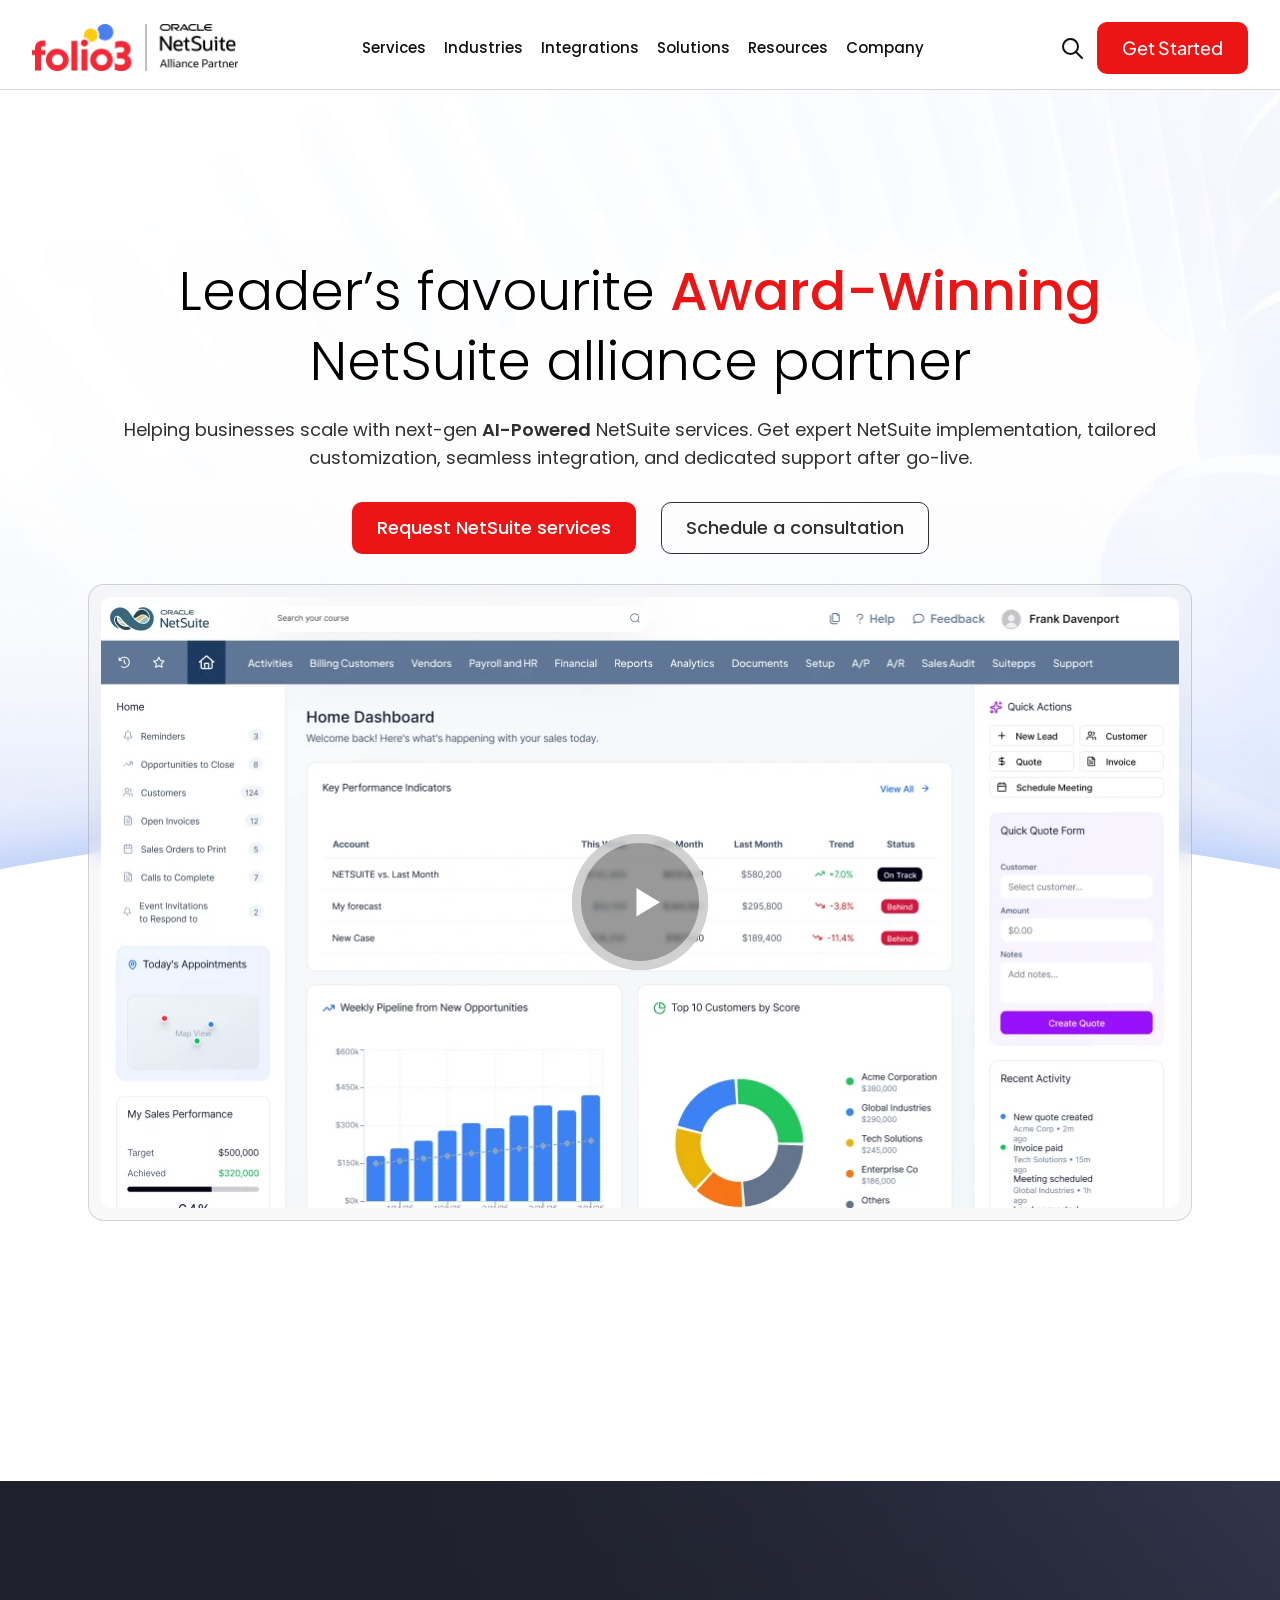
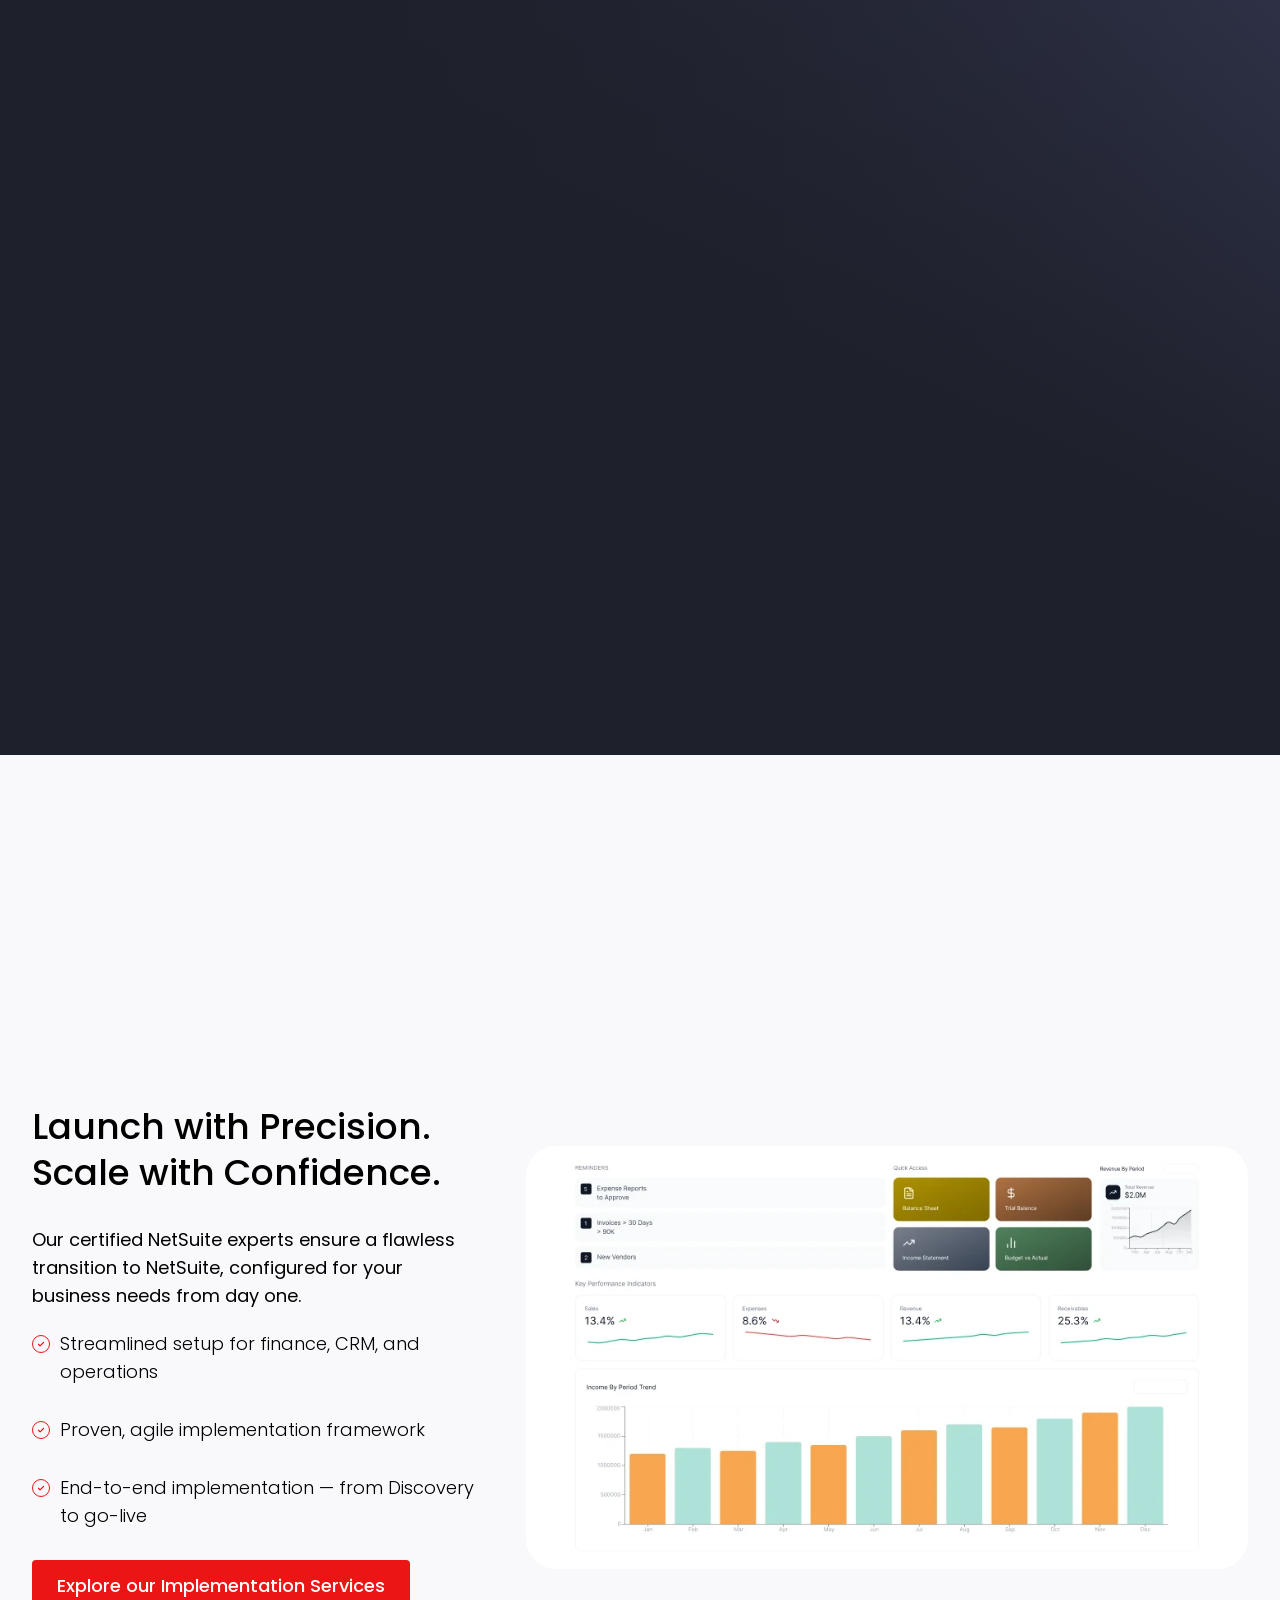
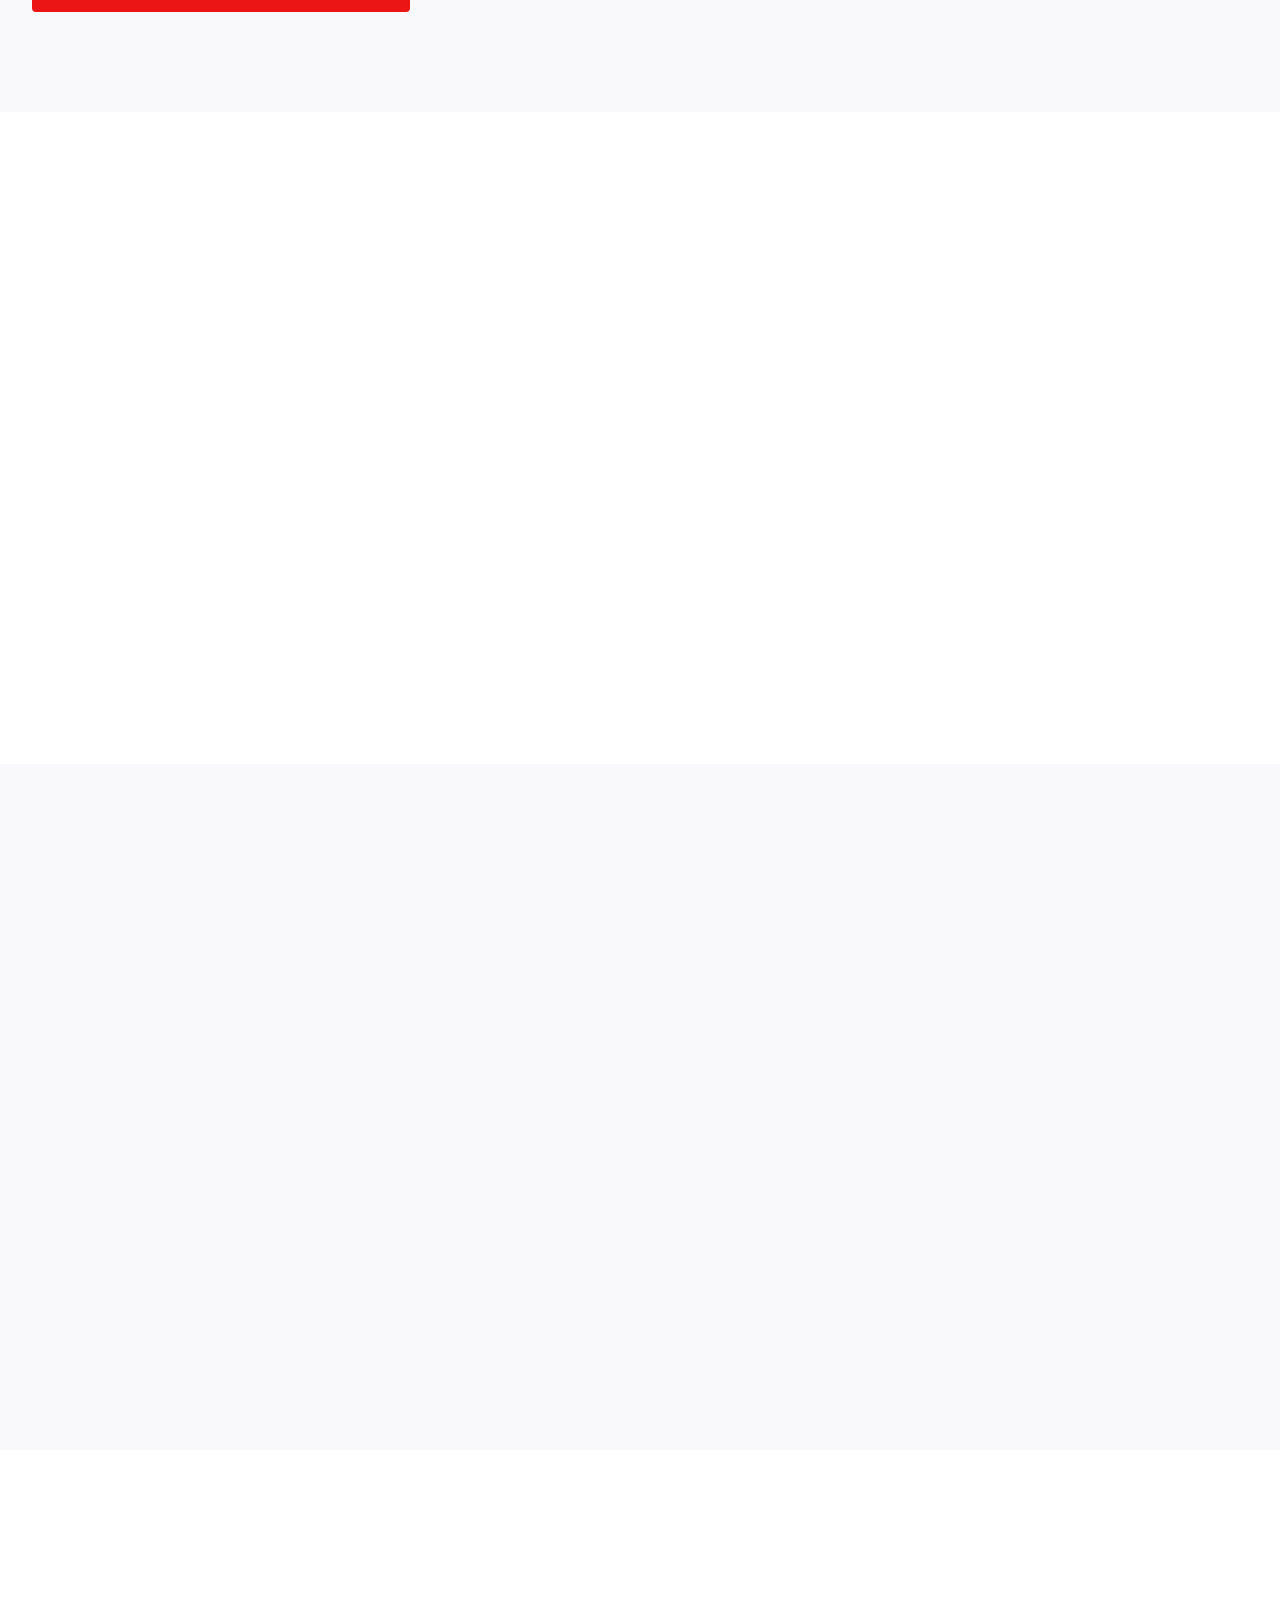
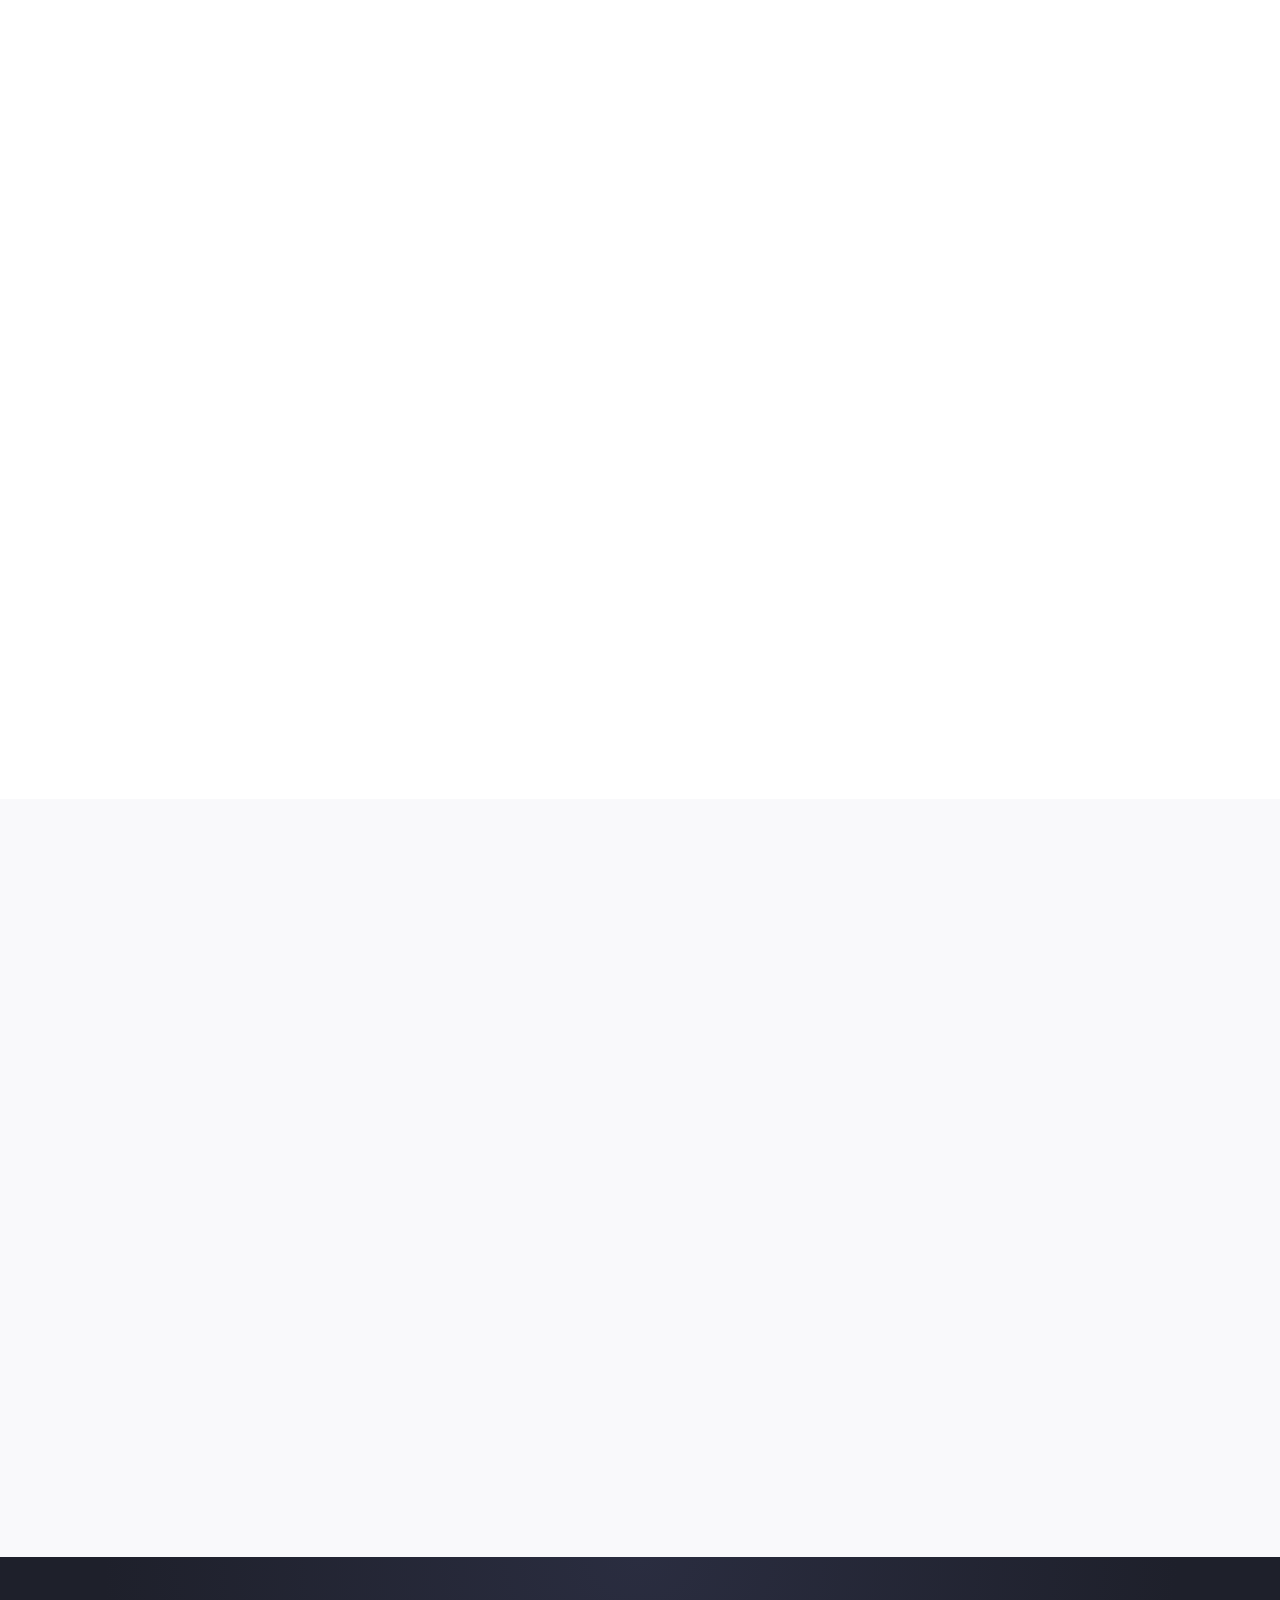
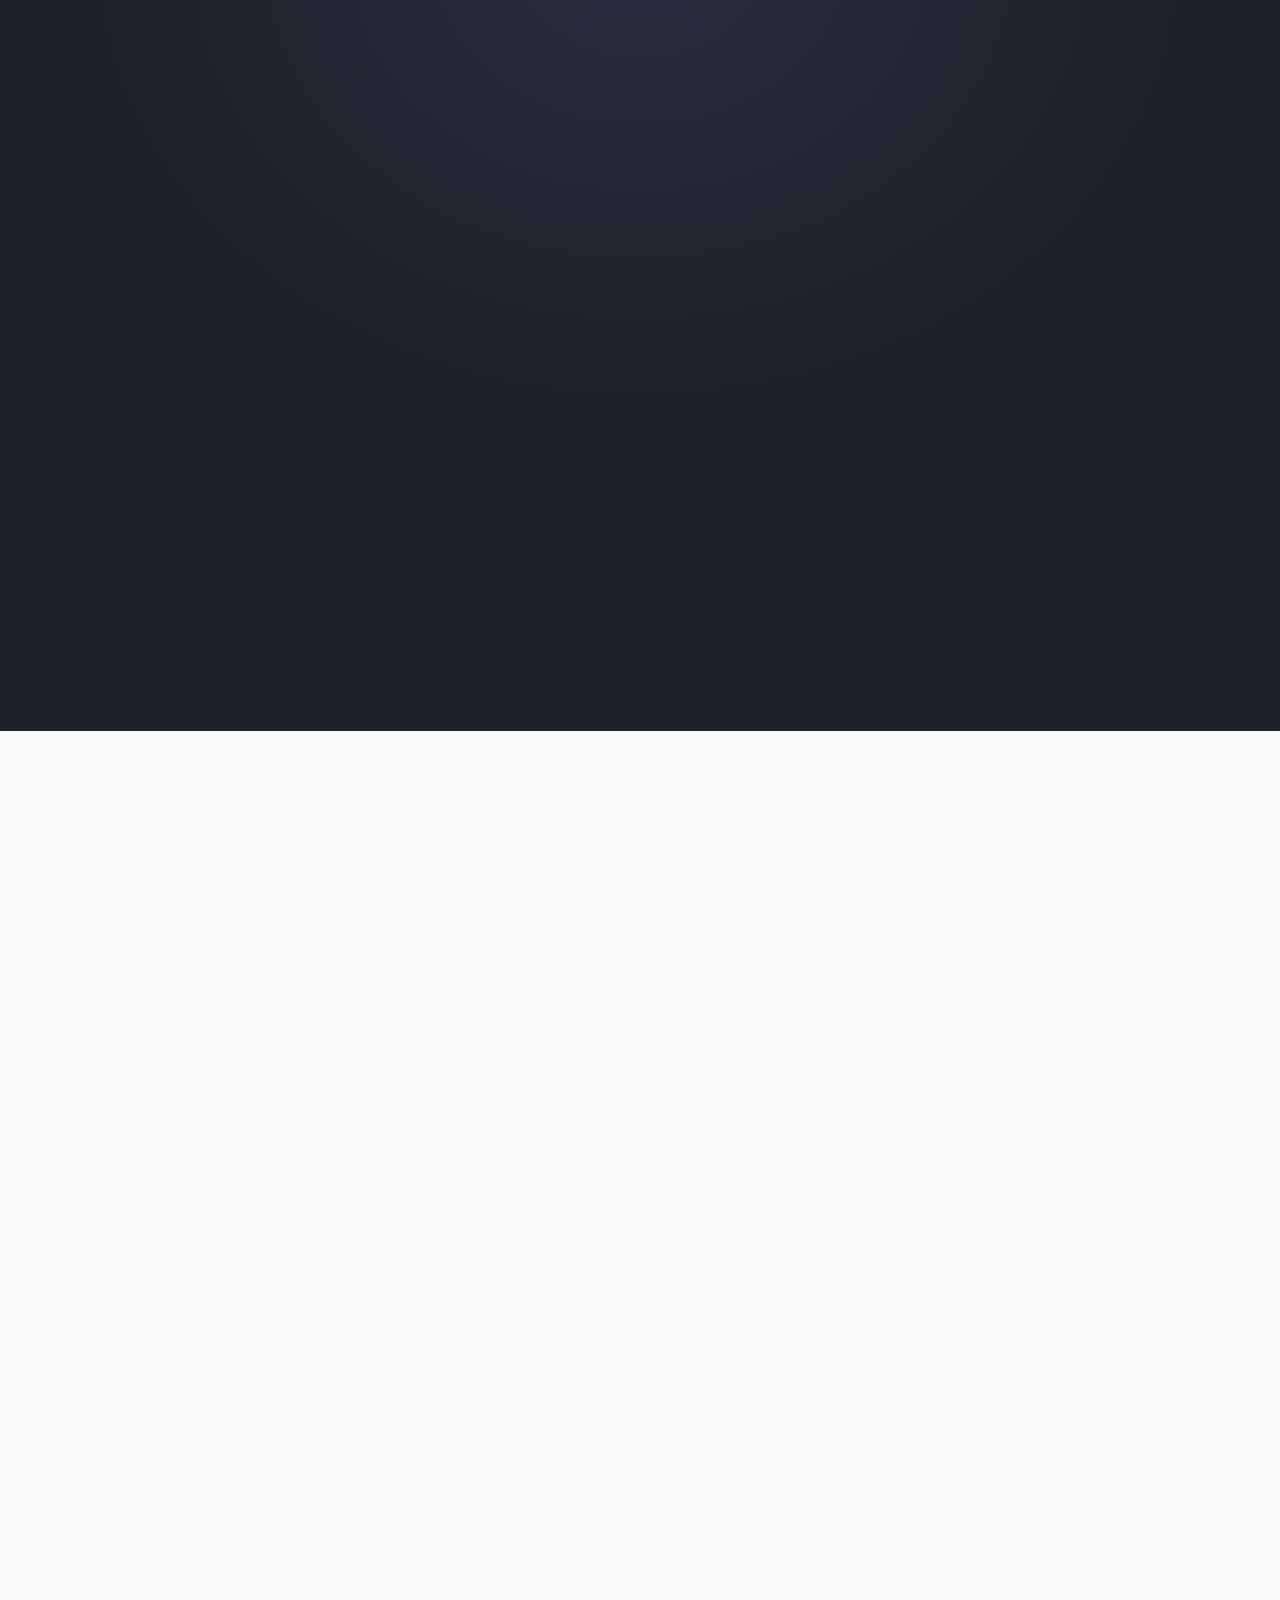
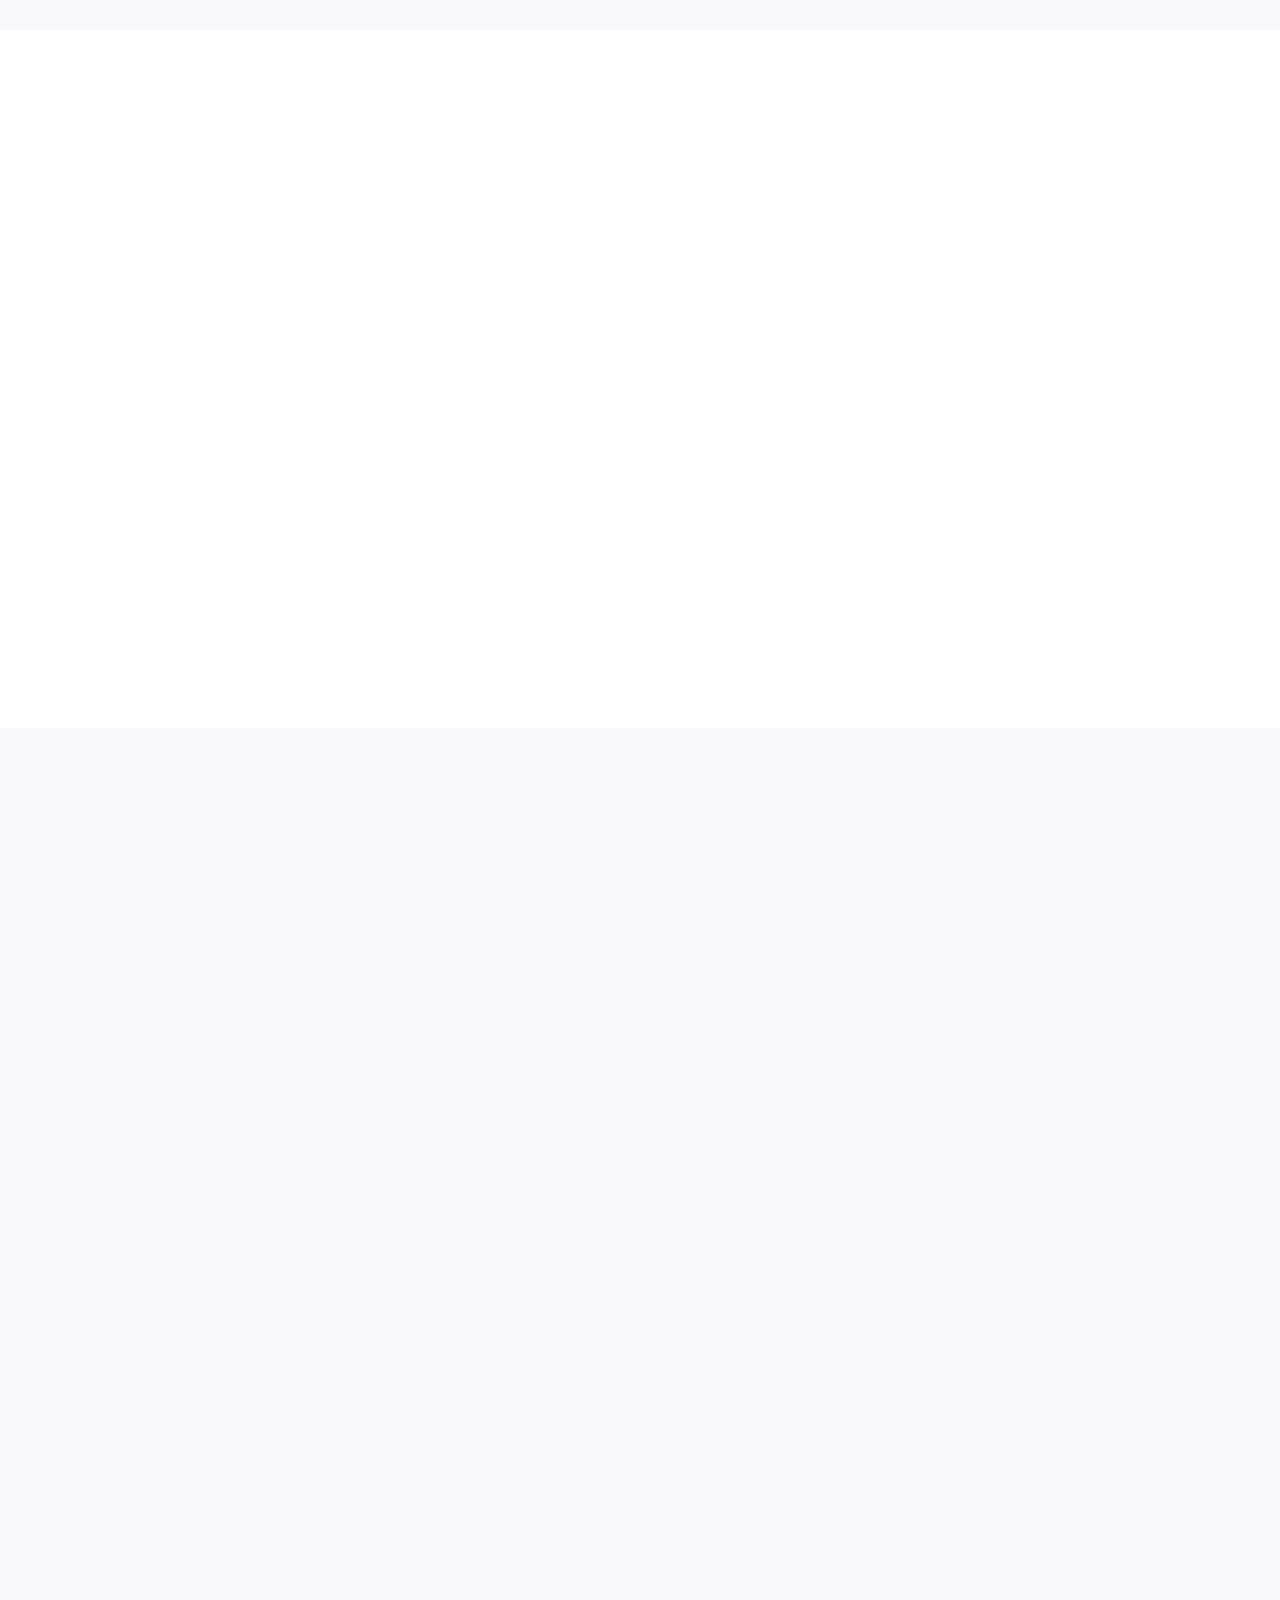
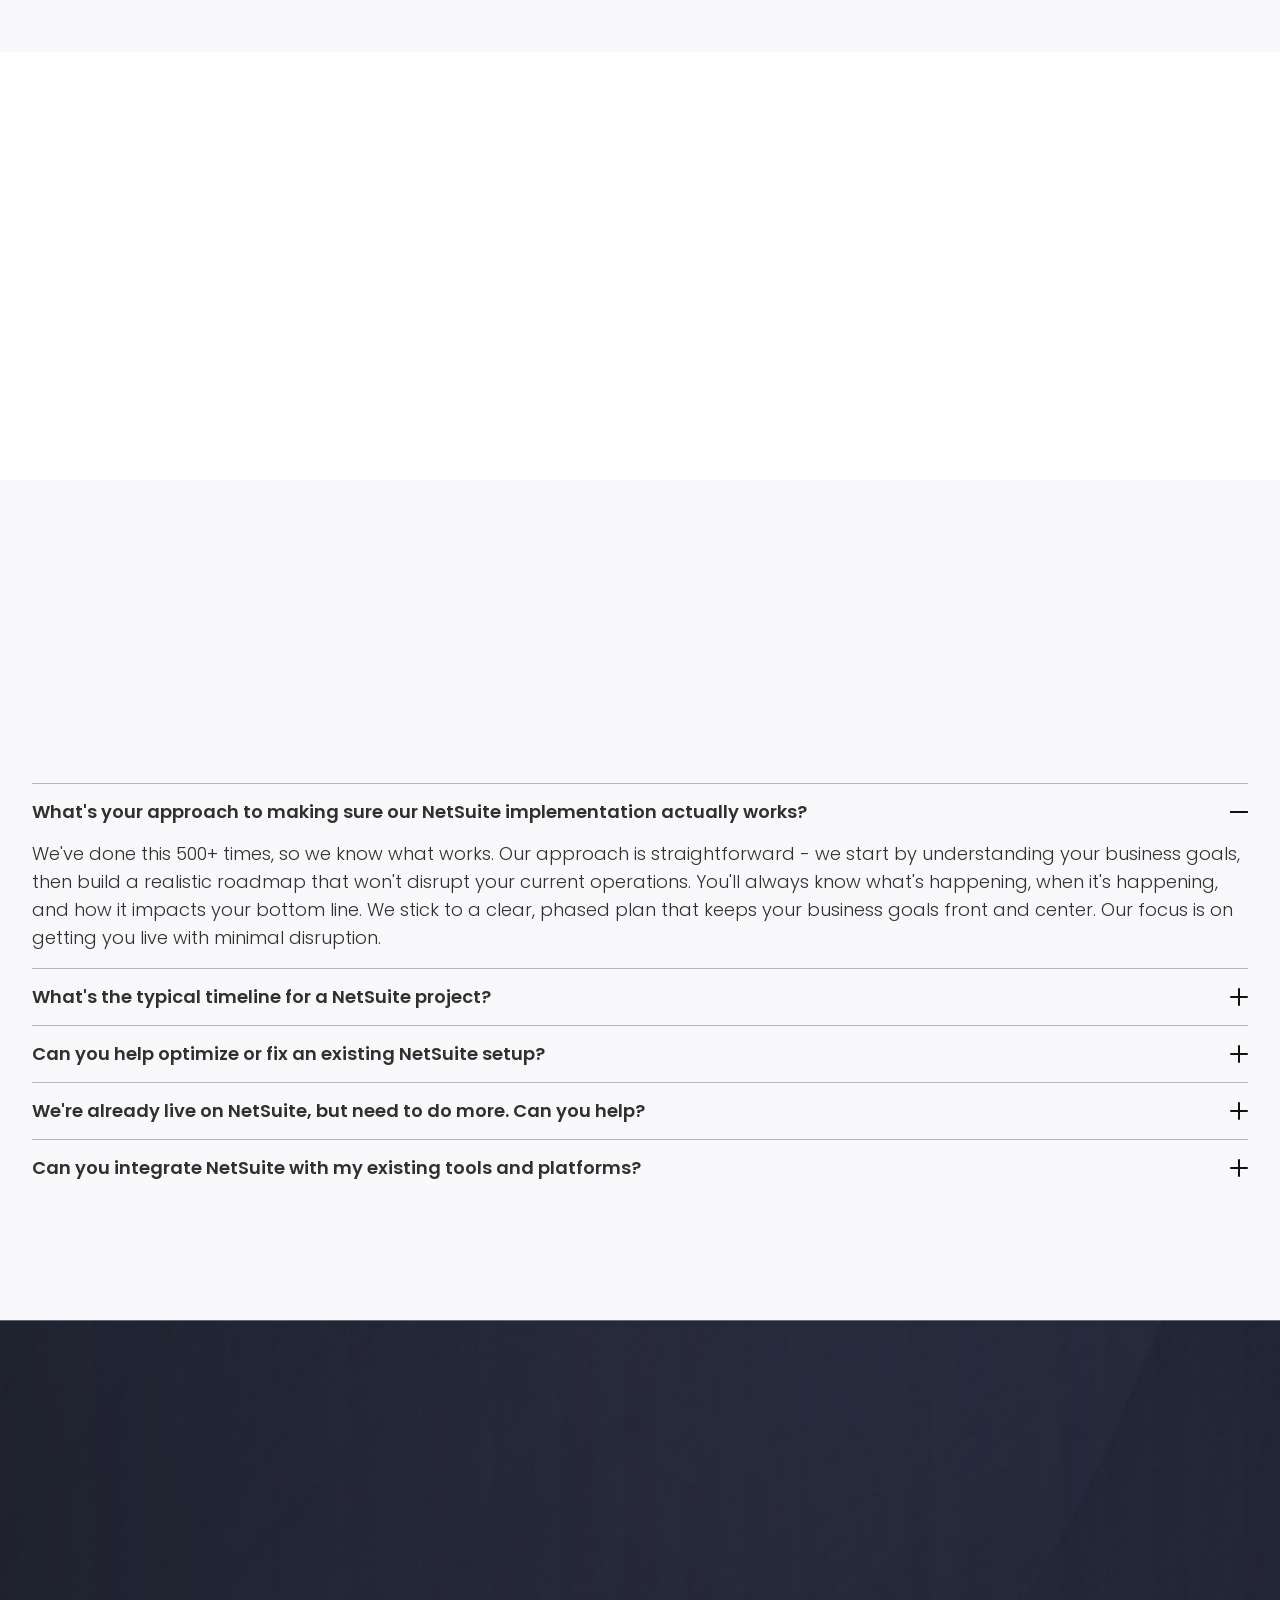
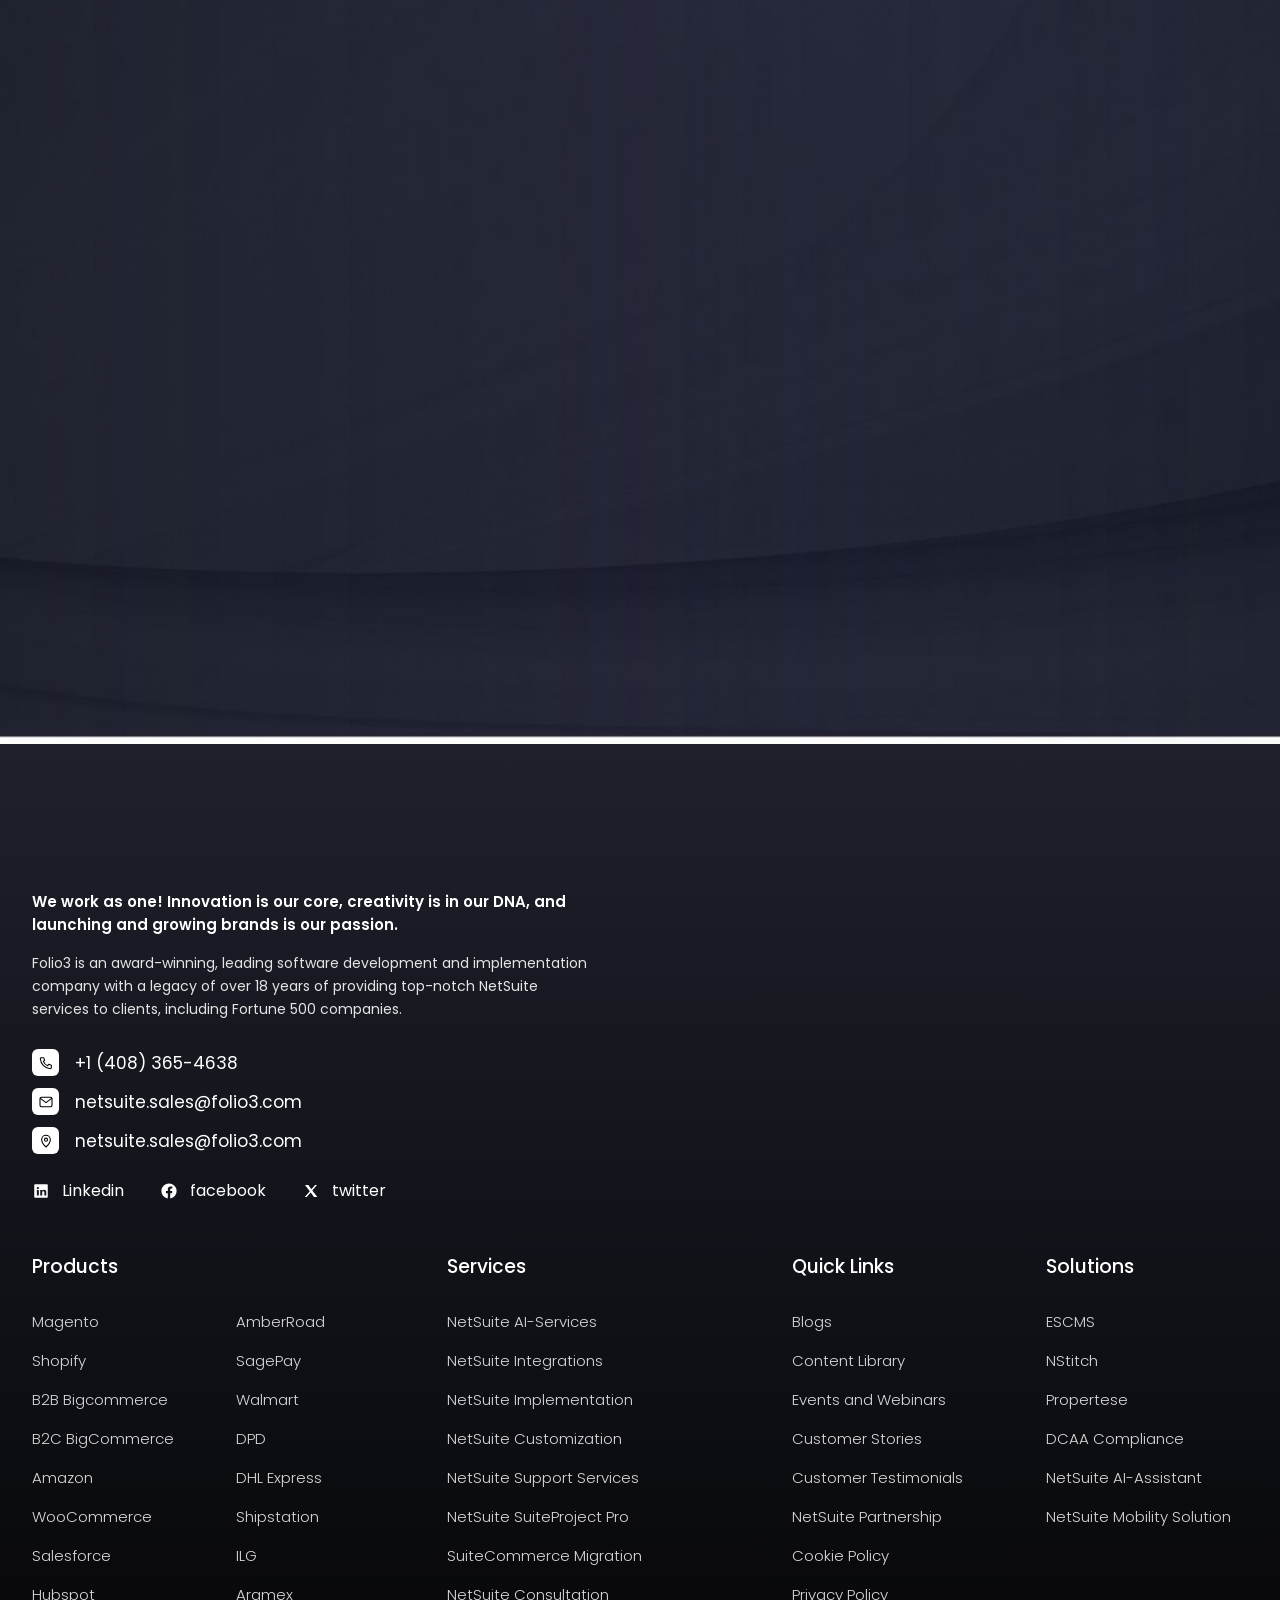
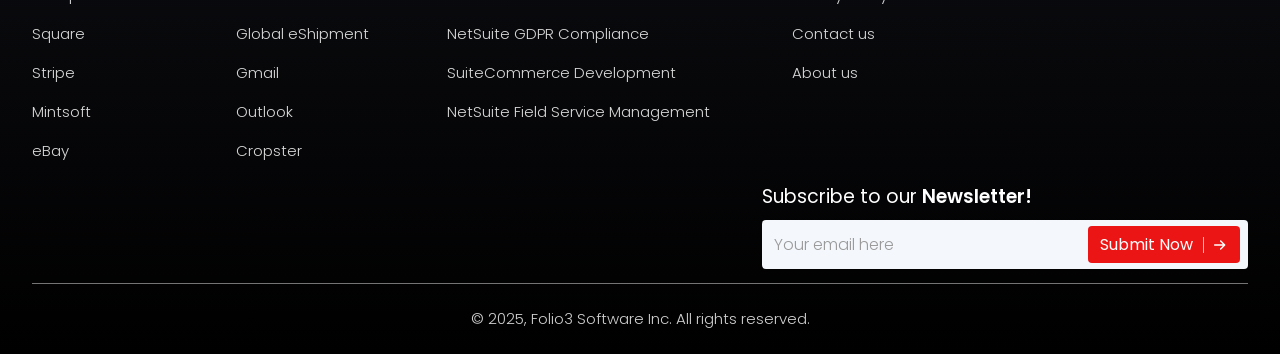
==== commit 21131119: "Update /preview/ with testimonials, case studies and Clutch badges" ====
--- a/preview/index.html
+++ b/preview/index.html
@@ -528,28 +528,43 @@
           <h2 class="section-title" id="testimonials-title">Our Clients Speak for Our Work</h2>
           <p class="section-lead section-lead--wide">From startups to Fortune 500s, our clients choose Folio3 as their go-to NetSuite partner for one reason — we deliver. Hear what they say about their transformation journeys, success stories, and the results that followed.</p>
         </header>
-        <ul class="testimonials__grid" data-reveal data-delay="1">
-          <li class="t-card t-card--feature">
-            <!-- Figma card is a flattened image with the quote baked in; on mobile the photo + live text version is shown -->
-            <picture>
-              <source media="(max-width: 767px)" srcset="assets/img/testimonial-adm-photo.jpg">
-              <img src="assets/img/testimonial-adm.jpg" width="750" height="413" alt="" loading="lazy">
-            </picture>
+        <!-- Figma 1:3817 + 1:5022 / 1:5032: the active card expands to the wide layout with its quote; hover, focus or click another card to switch -->
+        <ul class="testimonials__grid" data-reveal data-delay="1" data-testimonials>
+          <li class="t-card is-active" data-t="adm">
+            <img class="t-card__img t-card__img--narrow" src="assets/img/testimonial-adm-narrow.jpg" width="360" height="413" alt="" loading="lazy">
+            <img class="t-card__img t-card__img--wide" src="assets/img/testimonial-adm.jpg" width="750" height="413" alt="" loading="lazy">
             <blockquote class="t-card__quote">
               <p>Folio3’s expertise and structured approach made our NetSuite implementation seamless, even with complex localization and ERP integration.</p>
               <footer>Michale Thompson, Financial Director, ADM Agriculture</footer>
             </blockquote>
+            <button class="t-card__hit" type="button" aria-label="Show ADM Agriculture testimonial" aria-pressed="true"></button>
             <button class="play-btn play-btn--card" type="button" data-video data-video-title="ADM Agriculture testimonial" aria-label="Play video: ADM Agriculture testimonial">
               <svg aria-hidden="true"><use href="#i-play"/></svg>
             </button>
           </li>
-          <li class="t-card">
-            <img src="assets/img/testimonial-naked-wardrobe.jpg" width="360" height="413" alt="Naked Wardrobe" loading="lazy">
-            <button class="t-card__hit" type="button" data-video data-video-title="Naked Wardrobe testimonial" aria-label="Play video: Naked Wardrobe testimonial"></button>
+          <li class="t-card" data-t="naked-wardrobe">
+            <img class="t-card__img t-card__img--narrow" src="assets/img/testimonial-naked-wardrobe.jpg" width="360" height="413" alt="" loading="lazy">
+            <img class="t-card__img t-card__img--wide" src="assets/img/testimonial-naked-wardrobe-wide.jpg" width="750" height="413" alt="" loading="lazy">
+            <blockquote class="t-card__quote">
+              <p>Folio3 team went beyond their duties to resolve our critical issue during the weekend and ensured 400 delayed orders were fixed and ready to ship by Monday morning.</p>
+              <footer>Kamelia Kaviani, Chief Financial Officer, Naked Wardrobe</footer>
+            </blockquote>
+            <button class="t-card__hit" type="button" aria-label="Show Naked Wardrobe testimonial" aria-pressed="false"></button>
+            <button class="play-btn play-btn--card" type="button" data-video data-video-title="Naked Wardrobe testimonial" aria-label="Play video: Naked Wardrobe testimonial">
+              <svg aria-hidden="true"><use href="#i-play"/></svg>
+            </button>
           </li>
-          <li class="t-card">
-            <img src="assets/img/testimonial-eravant.jpg" width="360" height="413" alt="Eravant" loading="lazy">
-            <button class="t-card__hit" type="button" data-video data-video-title="Eravant testimonial" aria-label="Play video: Eravant testimonial"></button>
+          <li class="t-card" data-t="eravant">
+            <img class="t-card__img t-card__img--narrow" src="assets/img/testimonial-eravant.jpg" width="360" height="413" alt="" loading="lazy">
+            <img class="t-card__img t-card__img--wide" src="assets/img/testimonial-eravant-wide.jpg" width="750" height="413" alt="" loading="lazy">
+            <blockquote class="t-card__quote">
+              <p>We are really impressed by Folio3's problem-solving skills and amazing web tools that went above and beyond, they're our go-to choice for any website needs.</p>
+              <footer>Nina Kang, Continuous Improvement Manager, Eravant</footer>
+            </blockquote>
+            <button class="t-card__hit" type="button" aria-label="Show Eravant testimonial" aria-pressed="false"></button>
+            <button class="play-btn play-btn--card" type="button" data-video data-video-title="Eravant testimonial" aria-label="Play video: Eravant testimonial">
+              <svg aria-hidden="true"><use href="#i-play"/></svg>
+            </button>
           </li>
         </ul>
         <div class="section-cta" data-reveal><a class="btn btn--primary btn--square" href="#">View all testimonials</a></div>
@@ -601,29 +616,30 @@
         <header class="section-head" data-reveal>
           <h2 class="section-title" id="cases-title">Stories of Growth, Scale, and Success — with NetSuite</h2>
         </header>
-        <div class="cases__body" data-reveal data-delay="1">
-          <div class="case-feature">
+        <!-- Figma 1:3921 + client cards 1:4613–1:5013: hover, focus or click a logo to show its story in the large card -->
+        <div class="cases__body" data-reveal data-delay="1" data-cases>
+          <div class="case-feature" aria-live="polite">
             <img src="assets/img/case-bank-vogue.jpg" width="438" height="656" alt="Bank &amp; Vogue: consolidated multiple systems into NetSuite AFA Premium for streamlined operations." loading="lazy">
-            <button class="play-btn play-btn--case" type="button" data-video data-video-title="Bank &amp; Vogue case study" aria-label="Play video: Bank &amp; Vogue case study">
+            <button class="play-btn play-btn--case" type="button" data-video data-video-title="Bank &amp; Vogue case study" aria-label="Play video: Bank &amp; Vogue case study" data-case-play>
               <svg aria-hidden="true"><use href="#i-play"/></svg>
             </button>
           </div>
-          <ul class="cases__grid" aria-label="Client case studies">
-            <li><a href="#"><img src="assets/img/case-blackstrap.png" width="203" height="203" alt="BlackStrap" loading="lazy"></a></li>
-            <li><a href="#"><img src="assets/img/case-midwest-textile.png" width="203" height="203" alt="Mid-West Textile LLC" loading="lazy"></a></li>
-            <li><a href="#"><img src="assets/img/case-ingenius-prep.png" width="203" height="203" alt="InGenius Prep" loading="lazy"></a></li>
-            <li><a href="#"><img src="assets/img/case-oneutilitybill.png" width="203" height="203" alt="oneutilitybill.co" loading="lazy"></a></li>
-            <li><a href="#"><img src="assets/img/case-ready-computing.png" width="203" height="203" alt="Ready Computing" loading="lazy"></a></li>
-            <li><a href="#"><img src="assets/img/case-united-california-glass.png" width="203" height="203" alt="United California Glass &amp; Door" loading="lazy"></a></li>
-            <li><a href="#"><img src="assets/img/case-cooperative-computing.png" width="203" height="203" alt="Cooperative Computing" loading="lazy"></a></li>
-            <li><a href="#"><img src="assets/img/case-frankston-packaging.png" width="203" height="203" alt="Frankston Packaging" loading="lazy"></a></li>
-            <li><a href="#"><img src="assets/img/case-biomason.png" width="203" height="203" alt="Biomason" loading="lazy"></a></li>
-            <li><a href="#"><img src="assets/img/case-naked-wardrobe.png" width="203" height="203" alt="Naked Wardrobe" loading="lazy"></a></li>
-            <li><a href="#"><img src="assets/img/case-core.png" width="203" height="203" alt="CORE" loading="lazy"></a></li>
-            <li><a href="#"><img src="assets/img/case-gro-well.png" width="203" height="203" alt="Gro-Well Brands" loading="lazy"></a></li>
-            <li><a href="#"><img src="assets/img/case-rebag.png" width="203" height="203" alt="Rebag" loading="lazy"></a></li>
-            <li><a href="#"><img src="assets/img/case-crp.png" width="203" height="203" alt="CRP" loading="lazy"></a></li>
-            <li><a href="#"><img src="assets/img/case-team-litzen.png" width="203" height="203" alt="Team Litzen" loading="lazy"></a></li>
+          <ul class="cases__grid" aria-label="Choose a client case study">
+            <li><button class="cases__tile" type="button" aria-pressed="false" data-card="assets/img/casecard-blackstrap.jpg" data-name="BlackStrap" data-alt="BlackStrap: Automated inventory and work orders with NetSuite AFA Standard, reduced manual processes by 40%."><img src="assets/img/case-blackstrap.png" width="203" height="203" alt="BlackStrap" loading="lazy"></button></li>
+            <li><button class="cases__tile" type="button" aria-pressed="false" data-card="assets/img/casecard-midwest-textile.jpg" data-name="Mid-West Textile LLC" data-alt="Mid-West Textile LLC: Transitioned from Sage 100 to NetSuite Manufacturing Standard to scale operations from $15M to $30M+."><img src="assets/img/case-midwest-textile.png" width="203" height="203" alt="Mid-West Textile LLC" loading="lazy"></button></li>
+            <li><button class="cases__tile" type="button" aria-pressed="false" data-card="assets/img/casecard-ingenius-prep.jpg" data-name="InGenius Prep" data-alt="InGenius Prep: Implemented NetSuite ERP with HubSpot integration to streamline financial reporting and procurement processes."><img src="assets/img/case-ingenius-prep.png" width="203" height="203" alt="InGenius Prep" loading="lazy"></button></li>
+            <li><button class="cases__tile" type="button" aria-pressed="false" data-card="assets/img/casecard-oneutilitybill.jpg" data-name="oneutilitybill.co" data-alt="oneutilitybill.co: Implemented NetSuite Financials First to streamline financial operations and improve reporting accuracy."><img src="assets/img/case-oneutilitybill.png" width="203" height="203" alt="oneutilitybill.co" loading="lazy"></button></li>
+            <li><button class="cases__tile" type="button" aria-pressed="false" data-card="assets/img/casecard-ready-computing.jpg" data-name="Ready Computing" data-alt="Ready Computing: Implemented NetSuite Services Standard to streamline core financial operations and revenue management processes."><img src="assets/img/case-ready-computing.png" width="203" height="203" alt="Ready Computing" loading="lazy"></button></li>
+            <li><button class="cases__tile" type="button" aria-pressed="false" data-card="assets/img/casecard-united-california-glass.jpg" data-name="United California Glass &amp; Door" data-alt="United California Glass &amp; Door: Migrated from QuickBooks to NetSuite Services Standard, unified 14 subsidiaries for faster consolidation."><img src="assets/img/case-united-california-glass.png" width="203" height="203" alt="United California Glass &amp; Door" loading="lazy"></button></li>
+            <li><button class="cases__tile" type="button" aria-pressed="false" data-card="assets/img/casecard-cooperative-computing.jpg" data-name="Cooperative Computing" data-alt="Cooperative Computing: Migrated from multiple disconnected systems to NetSuite Services Standard for unified financial and project management."><img src="assets/img/case-cooperative-computing.png" width="203" height="203" alt="Cooperative Computing" loading="lazy"></button></li>
+            <li><button class="cases__tile" type="button" aria-pressed="false" data-card="assets/img/casecard-frankston-packaging.jpg" data-name="Frankston Packaging" data-alt="Frankston Packaging: Deployed NetSuite Financials First with legacy system integration for seamless transition across four subsidiaries."><img src="assets/img/case-frankston-packaging.png" width="203" height="203" alt="Frankston Packaging" loading="lazy"></button></li>
+            <li><button class="cases__tile" type="button" aria-pressed="false" data-card="assets/img/casecard-biomason.jpg" data-name="Biomason" data-alt="Biomason: Implemented NetSuite Services Standard with DCAA SuiteApp for full compliance with US federal government contract regulations."><img src="assets/img/case-biomason.png" width="203" height="203" alt="Biomason" loading="lazy"></button></li>
+            <li><button class="cases__tile" type="button" aria-pressed="false" data-card="assets/img/casecard-naked-wardrobe.jpg" data-name="Naked Wardrobe" data-alt="Naked Wardrobe: Implemented NetSuite AFA Standard with NStitch CMT solution for complete visibility across apparel manufacturing stages."><img src="assets/img/case-naked-wardrobe.png" width="203" height="203" alt="Naked Wardrobe" loading="lazy"></button></li>
+            <li><button class="cases__tile" type="button" aria-pressed="false" data-card="assets/img/casecard-core.jpg" data-name="CORE" data-alt="CORE: Implemented NetSuite AFA Standard with NStitch CMT solution for complete visibility across apparel manufacturing stages."><img src="assets/img/case-core.png" width="203" height="203" alt="CORE" loading="lazy"></button></li>
+            <li><button class="cases__tile" type="button" aria-pressed="false" data-card="assets/img/casecard-gro-well.jpg" data-name="Gro-Well Brands" data-alt="Gro-Well Brands: Implemented NetSuite Manufacturing Premium to automate financial reporting and gain real-time inventory visibility."><img src="assets/img/case-gro-well.png" width="203" height="203" alt="Gro-Well Brands" loading="lazy"></button></li>
+            <li><button class="cases__tile" type="button" aria-pressed="false" data-card="assets/img/casecard-rebag.jpg" data-name="Rebag" data-alt="Rebag: Implemented NetSuite AFA Standard with Amazon Redshift integration for unified financial and inventory reporting."><img src="assets/img/case-rebag.png" width="203" height="203" alt="Rebag" loading="lazy"></button></li>
+            <li><button class="cases__tile" type="button" aria-pressed="false" data-card="assets/img/casecard-crp.jpg" data-name="CRP" data-alt="CRP: Implemented NetSuite with Magento integration to systematize customized product processes and warehousing operations."><img src="assets/img/case-crp.png" width="203" height="203" alt="CRP" loading="lazy"></button></li>
+            <li><button class="cases__tile" type="button" aria-pressed="false" data-card="assets/img/casecard-team-litzen.jpg" data-name="Team Litzen" data-alt="Team Litzen: Implemented NetSuite ERP with SuiteCommerce to unify retail, eCommerce, and POS operations with custom artwork management."><img src="assets/img/case-team-litzen.png" width="203" height="203" alt="Team Litzen" loading="lazy"></button></li>
           </ul>
         </div>
         <div class="section-cta" data-reveal><a class="btn btn--primary btn--square" href="#">View all Case studies</a></div>
@@ -647,6 +663,8 @@
             <li><img src="assets/img/clutch-netsuite.png" width="206" height="220" alt="Clutch Top NetSuite Company 2024" loading="lazy"></li>
             <li><img src="assets/img/clutch-it-services.png" width="206" height="220" alt="Clutch Top IT Services Company, Automotive, San Francisco" loading="lazy"></li>
             <li><img src="assets/img/clutch-software-developers.png" width="206" height="220" alt="Clutch Top Software Developers, Manufacturing, San Francisco" loading="lazy"></li>
+            <li><img src="assets/img/clutch-netsuite-2.png" width="200" height="216" alt="Clutch Top NetSuite Company 2024" loading="lazy"></li>
+            <li><img src="assets/img/clutch-software-developers-2.png" width="200" height="216" alt="Clutch Top Software Developers, Manufacturing, San Francisco" loading="lazy"></li>
           </ul>
           <div class="carousel__arrows">
             <button class="arrow-btn" type="button" data-carousel-prev aria-label="Previous badges"><svg aria-hidden="true"><use href="#i-arrow-left"/></svg></button>
--- a/preview/css/styles.css
+++ b/preview/css/styles.css
@@ -591,18 +591,27 @@
 /* =========================================================
    Testimonials (Figma 1:3817)
    ========================================================= */
-.testimonials__grid { display: grid; grid-template-columns: 750fr 360fr 360fr; gap: 30px; }
+/* Active card is wide (750) and shows the quote image; the others are narrow (360) logo cards.
+   The grid column widths animate when the active card changes. */
+.testimonials__grid { display: grid; grid-template-columns: 750fr 360fr 360fr; gap: 30px; height: 413px; transition: grid-template-columns .6s var(--ease); }
+.testimonials__grid[data-active="1"] { grid-template-columns: 360fr 750fr 360fr; }
+.testimonials__grid[data-active="2"] { grid-template-columns: 360fr 360fr 750fr; }
 .t-card { position: relative; overflow: hidden; border-radius: 20px; background: #222; }
-.t-card img { width: 100%; height: 100%; object-fit: cover; transition: transform .8s var(--ease); }
-.t-card:hover img { transform: scale(1.035); }
-/* Quote is baked into the desktop image, so the live copy is screen-reader only there */
+.t-card__img { position: absolute; inset: 0; width: 100%; height: 100%; object-fit: cover; transition: opacity .45s ease, transform .8s var(--ease); }
+.t-card__img--wide { object-position: left center; opacity: 0; }
+.t-card.is-active .t-card__img--wide { opacity: 1; }
+.t-card.is-active .t-card__img--narrow { opacity: 0; }
+.t-card:hover .t-card__img { transform: scale(1.03); }
+/* Quote is baked into the wide desktop image, so the live copy is screen-reader only there */
 .t-card__quote { position: absolute; width: 1px; height: 1px; overflow: hidden; clip: rect(0 0 0 0); }
 .play-btn--card, .play-btn--case { width: 48px; height: 48px; background: transparent; }
 .play-btn--card svg, .play-btn--case svg { opacity: 0; }
-.play-btn--card { right: 5.3%; top: 66%; }
+.play-btn--card { left: calc(100% - 88px); top: 66%; z-index: 2; opacity: 0; visibility: hidden; transition: opacity .3s ease .25s, transform .25s var(--ease); }
+.t-card.is-active .play-btn--card { opacity: 1; visibility: visible; }
 .play-btn--case { left: 79.3%; top: 85.6%; }
 .play-btn--card:hover, .play-btn--case:hover { transform: scale(1.12); box-shadow: 0 0 0 6px rgba(255, 255, 255, .25); }
-.t-card__hit { position: absolute; inset: 0; border: 0; background: transparent; cursor: pointer; border-radius: inherit; }
+.t-card__hit { position: absolute; inset: 0; z-index: 1; border: 0; background: transparent; cursor: pointer; border-radius: inherit; }
+.t-card.is-active .t-card__hit { cursor: default; }
 .t-card__hit:focus-visible { outline-offset: -4px; outline-color: var(--white); }
 
 /* =========================================================
@@ -633,16 +642,20 @@
 .cases .section-head { margin-bottom: 50px; }
 .cases__body { display: grid; grid-template-columns: 437fr 1093fr; }
 .case-feature { position: relative; overflow: hidden; border-radius: 6px 0 0 6px; }
-.case-feature img { width: 100%; height: 100%; object-fit: cover; }
+.case-feature img { width: 100%; height: 100%; object-fit: cover; transition: opacity .2s ease; }
+.case-feature img.is-swapping { opacity: 0; }
 .cases__grid { display: grid; grid-template-columns: repeat(5, 1fr); }
 /* Odd column counts keep the checkerboard aligned with the baked tile colours */
 .cases__grid li { aspect-ratio: 1; background: var(--white); }
 .cases__grid li:nth-child(odd) { background: #e8eefd; }
 .cases__grid li:nth-child(5) { border-top-right-radius: 6px; }
 .cases__grid li:nth-child(15) { border-bottom-right-radius: 6px; }
-.cases__grid a { display: grid; place-items: center; width: 100%; height: 100%; padding: 3.7%; }
+.cases__tile { position: relative; display: grid; place-items: center; width: 100%; height: 100%; padding: 3.7%; border: 0; background: transparent; cursor: pointer; }
+.cases__tile::after { content: ""; position: absolute; inset: 0; box-shadow: inset 0 0 0 2px var(--primary-red); opacity: 0; transition: opacity .25s ease; pointer-events: none; }
+.cases__tile[aria-pressed="true"]::after { opacity: 1; }
+.cases__tile:focus-visible { outline-offset: -4px; }
 .cases__grid img { width: 100%; transition: transform .3s var(--ease), filter .3s var(--ease); }
-.cases__grid a:hover img { transform: scale(1.06); }
+.cases__tile:hover img, .cases__tile[aria-pressed="true"] img { transform: scale(1.06); }
 
 /* =========================================================
    Clutch (Figma 1:4249)
@@ -863,8 +876,6 @@
   .int-tiles li { position: relative; left: auto; top: auto; width: 76px; height: 76px; border-radius: 18px; }
   .int-tiles .int-tiles__dup { display: none; }
 
-  .testimonials__grid { grid-template-columns: 1fr 1fr; gap: 24px; }
-  .t-card--feature { grid-column: 1 / -1; }
 
   .cases__body { grid-template-columns: 1fr; gap: 20px; }
   .case-feature { max-width: 440px; width: 100%; margin-inline: auto; border-radius: 10px; }
@@ -885,6 +896,25 @@
 
   .site-footer__nav { grid-template-columns: 1fr 1fr; gap: 40px 32px; }
   .newsletter { margin-left: 0; }
+}
+
+@media (max-width: 1199px) {
+  /* Below 1200px the wide quote image would crop: cards stack, logo photo on top and the quote as live text */
+  .testimonials__grid, .testimonials__grid[data-active] { display: flex; flex-direction: column; height: auto; gap: 16px; }
+  .t-card { display: flex; flex-direction: column; background: #1b1d28; }
+  .t-card__img { position: static; height: auto; aspect-ratio: 16 / 9; }
+  .t-card__img--wide { display: none; }
+  .t-card.is-active .t-card__img--narrow { opacity: 1; }
+  .t-card .t-card__quote { position: static; width: auto; height: auto; clip: auto; overflow: visible; padding: 18px 20px 22px; color: var(--white); font: 400 16px/25px var(--font-body); }
+  .t-card__quote footer { margin-top: 10px; font-weight: 600; font-size: 15px; }
+  .t-card__hit { display: none; }
+  .play-btn--card, .t-card.is-active .play-btn--card { left: auto; right: 16px; top: 16px; width: 48px; height: 48px; background: var(--white); color: #111; opacity: 1; visibility: visible; }
+  .play-btn--card svg { opacity: 1; }
+}
+@media (min-width: 768px) and (max-width: 1199px) {
+  .testimonials__grid, .testimonials__grid[data-active] { display: grid; grid-template-columns: repeat(3, 1fr); align-items: start; }
+  .t-card__img { aspect-ratio: 1 / 1; }
+  .t-card .t-card__quote { font-size: 15px; line-height: 23px; }
 }
 
 /* =========================================================
@@ -924,14 +954,7 @@
   .int-tiles { gap: 10px; max-width: 360px; }
   .int-tiles li { width: 60px; height: 60px; border-radius: 14px; }
 
-  .testimonials__grid { grid-template-columns: 1fr 1fr; gap: 14px; }
-  /* Mobile feature card: text-free photo + live quote */
-  .t-card--feature { display: flex; flex-direction: column; background: #1b1d28; }
-  .t-card--feature img { height: auto; aspect-ratio: 750 / 211; }
-  .t-card--feature .t-card__quote { position: static; width: auto; height: auto; clip: auto; overflow: visible; padding: 20px 20px 24px; color: var(--white); font: 400 16px/25px var(--font-body); }
-  .t-card__quote footer { margin-top: 10px; font-weight: 600; font-size: 15px; }
-  .play-btn--card { right: 16px; top: 16px; width: 48px; height: 48px; background: var(--white); color: #111; }
-  .play-btn--card svg { opacity: 1; }
+
 
   .chip { height: 44px; padding: 10px 22px; font-size: 16px; }
   .marquee { gap: 12px; }
